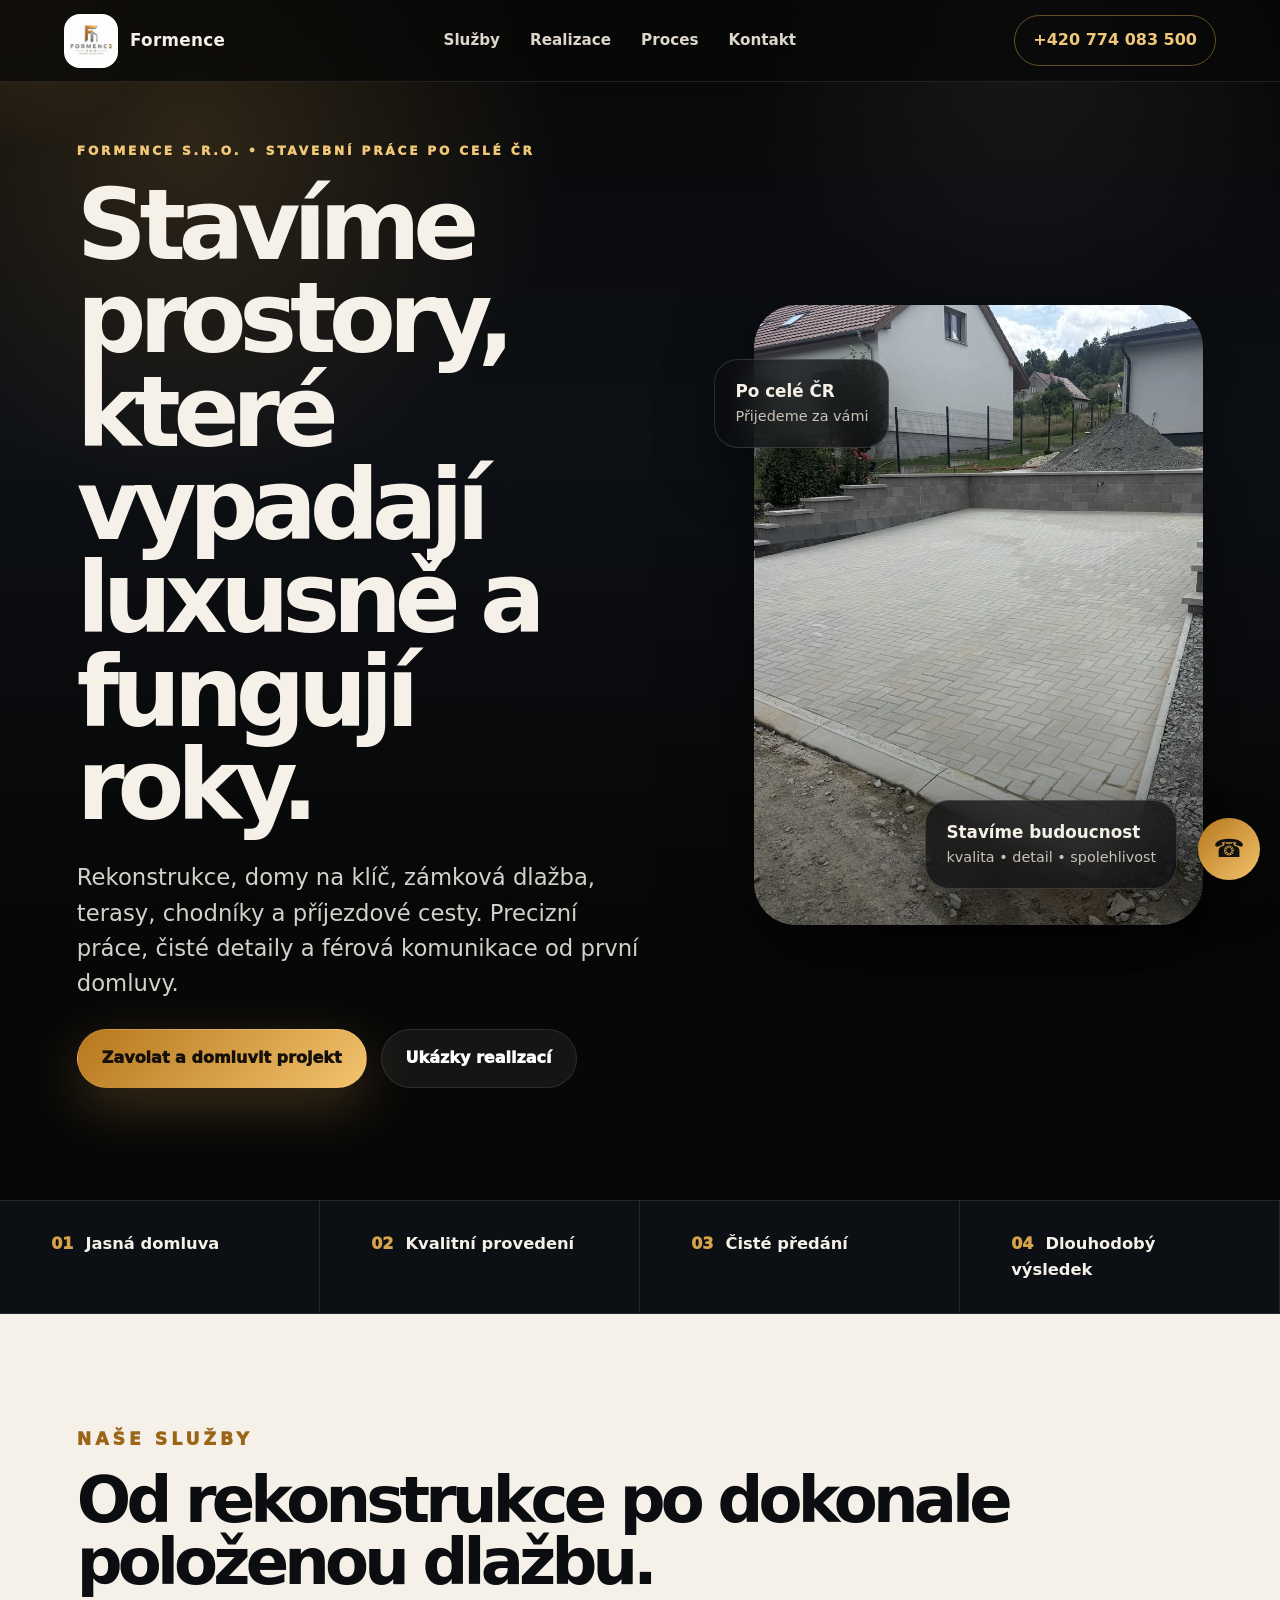
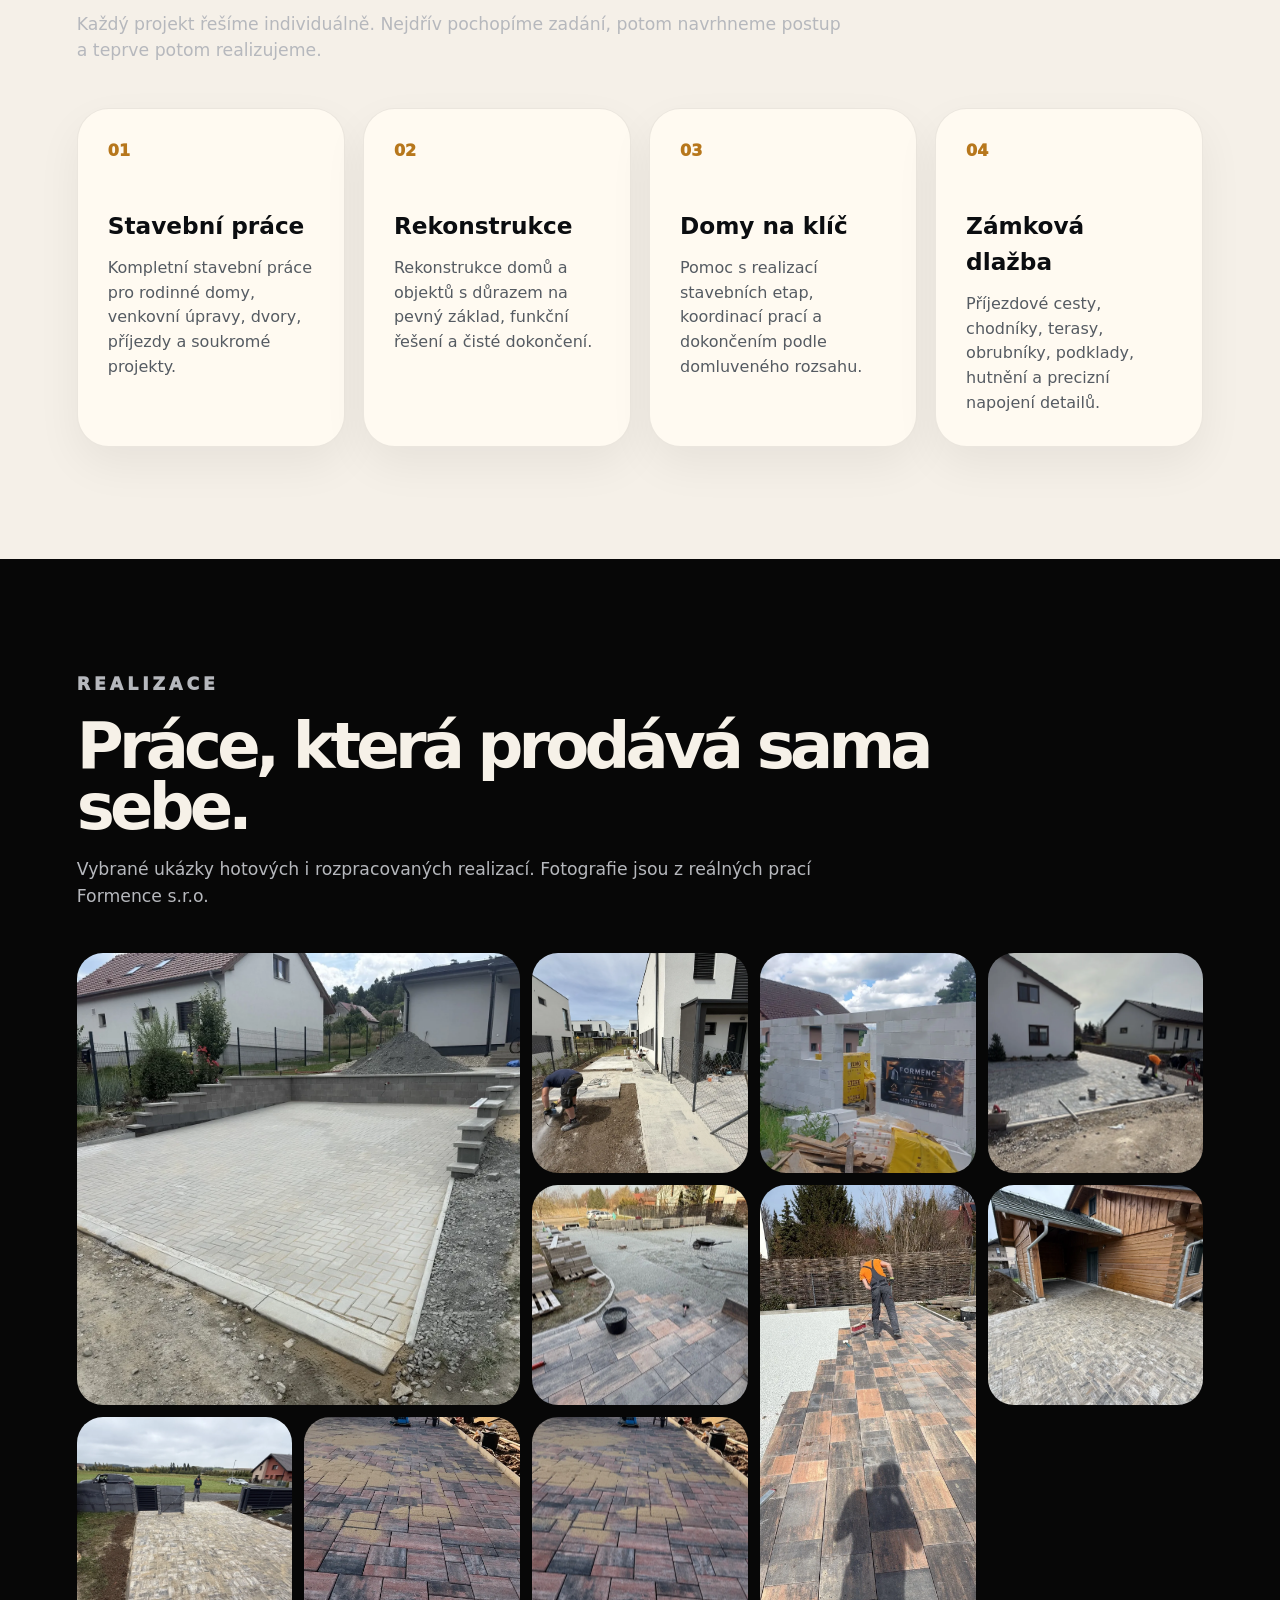
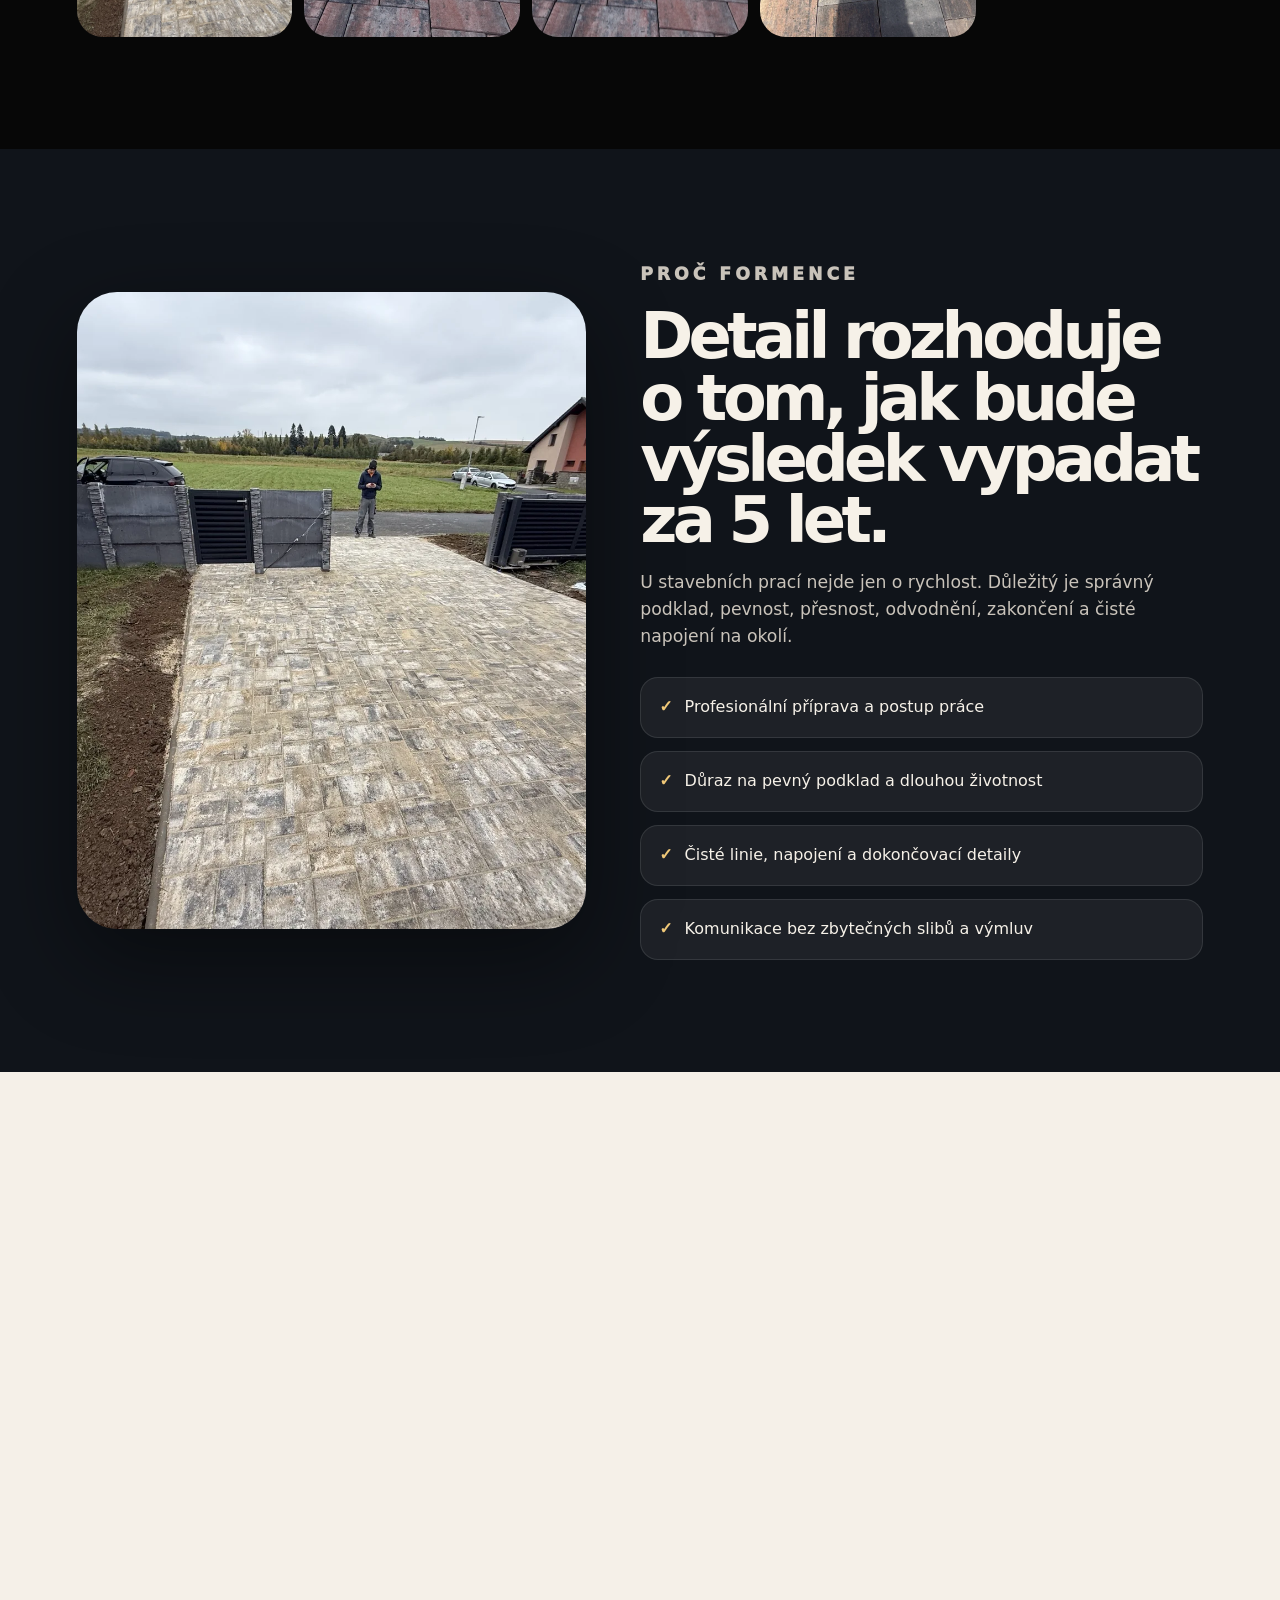
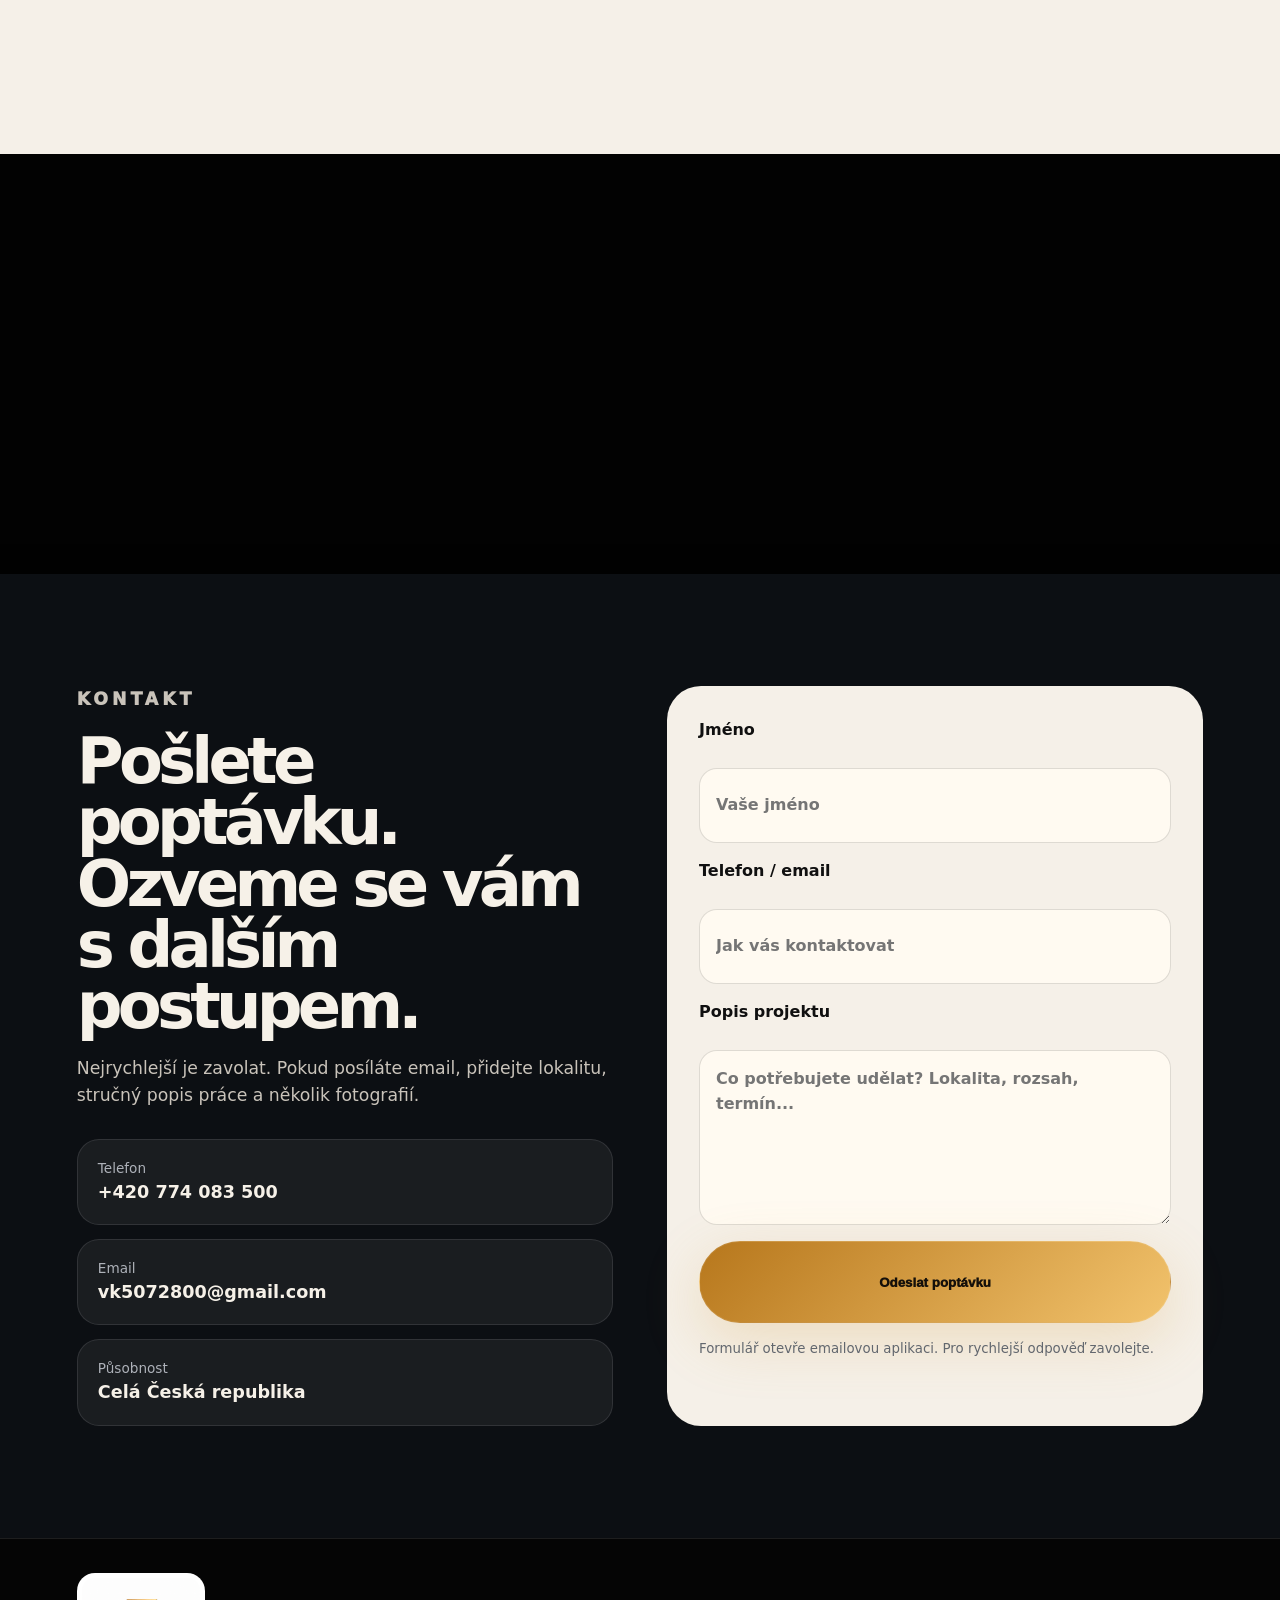
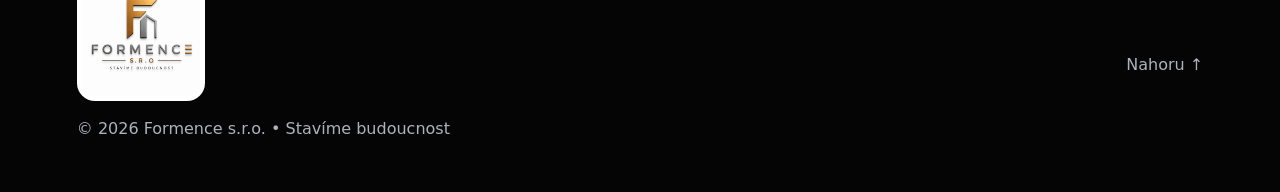
==== index.html @ b899038e "Add files via upload" ====
<!doctype html>
<html lang="cs">
<head>
  <meta charset="utf-8">
  <meta name="viewport" content="width=device-width, initial-scale=1">
  <title>Formence s.r.o. | Prémiové stavební práce, rekonstrukce a zámková dlažba</title>
  <meta name="description" content="Formence s.r.o. realizuje stavební práce po celé České republice: rekonstrukce, domy na klíč, zámková dlažba, příjezdové cesty, terasy a venkovní úpravy.">
  <meta name="theme-color" content="#070707">
  <meta property="og:title" content="Formence s.r.o. | Stavíme budoucnost">
  <meta property="og:description" content="Stavební práce, rekonstrukce, domy na klíč a zámková dlažba po celé České republice.">
  <meta property="og:type" content="website">
  <meta property="og:image" content="work-1.webp">
  <link rel="icon" href="logo.png">
  <link rel="preload" href="work-1.webp" as="image">
  <link rel="stylesheet" href="style.css">
</head>
<body>
  <div class="cursor-glow" aria-hidden="true"></div>

  <header class="header">
    <a class="brand" href="#home" aria-label="Formence s.r.o.">
      <img src="logo.png" alt="Formence s.r.o. logo">
      <span>Formence</span>
    </a>

    <button class="nav-toggle" aria-label="Otevřít menu" aria-expanded="false">
      <span></span><span></span>
    </button>

    <nav class="nav">
      <a href="#sluzby">Služby</a>
      <a href="#realizace">Realizace</a>
      <a href="#proces">Proces</a>
      <a href="#kontakt">Kontakt</a>
    </nav>

    <a class="header-call" href="tel:+420774083500">+420 774 083 500</a>
  </header>

  <main id="home">
    <section class="hero section">
      <div class="hero-copy reveal">
        <p class="kicker">Formence s.r.o. • stavební práce po celé ČR</p>
        <h1>Stavíme prostory, které vypadají luxusně a fungují roky.</h1>
        <p class="hero-lead">Rekonstrukce, domy na klíč, zámková dlažba, terasy, chodníky a příjezdové cesty. Precizní práce, čisté detaily a férová komunikace od první domluvy.</p>
        <div class="hero-actions">
          <a class="btn btn-primary" href="tel:+420774083500">Zavolat a domluvit projekt</a>
          <a class="btn btn-ghost" href="#realizace">Ukázky realizací</a>
        </div>
      </div>

      <div class="hero-visual reveal">
        <div class="hero-image-wrap">
          <img src="work-1.webp" alt="Prémiová realizace zámkové dlažby Formence">
        </div>
        <div class="floating-card top-card">
          <strong>Po celé ČR</strong>
          <span>Přijedeme za vámi</span>
        </div>
        <div class="floating-card bottom-card">
          <strong>Stavíme budoucnost</strong>
          <span>kvalita • detail • spolehlivost</span>
        </div>
      </div>
    </section>

    <section class="trust-bar">
      <div><span>01</span><strong>Jasná domluva</strong></div>
      <div><span>02</span><strong>Kvalitní provedení</strong></div>
      <div><span>03</span><strong>Čisté předání</strong></div>
      <div><span>04</span><strong>Dlouhodobý výsledek</strong></div>
    </section>

    <section class="section services" id="sluzby">
      <div class="section-head reveal">
        <p class="kicker">Naše služby</p>
        <h2>Od rekonstrukce po dokonale položenou dlažbu.</h2>
        <p>Každý projekt řešíme individuálně. Nejdřív pochopíme zadání, potom navrhneme postup a teprve potom realizujeme.</p>
      </div>

      <div class="service-grid">
        <article class="service-card reveal">
          <div class="service-num">01</div>
          <h3>Stavební práce</h3>
          <p>Kompletní stavební práce pro rodinné domy, venkovní úpravy, dvory, příjezdy a soukromé projekty.</p>
        </article>
        <article class="service-card reveal">
          <div class="service-num">02</div>
          <h3>Rekonstrukce</h3>
          <p>Rekonstrukce domů a objektů s důrazem na pevný základ, funkční řešení a čisté dokončení.</p>
        </article>
        <article class="service-card reveal">
          <div class="service-num">03</div>
          <h3>Domy na klíč</h3>
          <p>Pomoc s realizací stavebních etap, koordinací prací a dokončením podle domluveného rozsahu.</p>
        </article>
        <article class="service-card reveal">
          <div class="service-num">04</div>
          <h3>Zámková dlažba</h3>
          <p>Příjezdové cesty, chodníky, terasy, obrubníky, podklady, hutnění a precizní napojení detailů.</p>
        </article>
      </div>
    </section>

    <section class="section showcase" id="realizace">
      <div class="section-head reveal">
        <p class="kicker">Realizace</p>
        <h2>Práce, která prodává sama sebe.</h2>
        <p>Vybrané ukázky hotových i rozpracovaných realizací. Fotografie jsou z reálných prací Formence s.r.o.</p>
      </div>

      <div class="gallery">
        <a class="gallery-item large reveal" href="work-1.webp"><img src="work-1.webp" alt="Realizace zámkové dlažby"></a>
        <a class="gallery-item reveal" href="work-2.webp"><img src="work-2.webp" alt="Pokládka dlažby u domu"></a>
        <a class="gallery-item reveal" href="work-3.webp"><img src="work-3.webp" alt="Hrubá stavba domu"></a>
        <a class="gallery-item reveal" href="work-4.webp"><img src="work-4.webp" alt="Hotová venkovní dlažba"></a>
        <a class="gallery-item reveal" href="work-5.webp"><img src="work-5.webp" alt="Příprava podkladu"></a>
        <a class="gallery-item tall reveal" href="work-6.webp"><img src="work-6.webp" alt="Pokládka dlažby a terasa"></a>
        <a class="gallery-item reveal" href="work-7.webp"><img src="work-7.webp" alt="Zámková dlažba u dřevostavby"></a>
        <a class="gallery-item reveal" href="work-8.webp"><img src="work-8.webp" alt="Příjezdová cesta"></a>
        <a class="gallery-item reveal" href="work-9.webp"><img src="work-9.webp" alt="Detail dlažby u plotu"></a>
        <a class="gallery-item reveal" href="work-10.webp"><img src="work-10.webp" alt="Dokončovací práce"></a>
      </div>
    </section>

    <section class="section split-section">
      <div class="split-image reveal">
        <img src="work-8.webp" alt="Příjezdová cesta a venkovní úpravy">
      </div>
      <div class="split-copy reveal">
        <p class="kicker">Proč Formence</p>
        <h2>Detail rozhoduje o tom, jak bude výsledek vypadat za 5 let.</h2>
        <p>U stavebních prací nejde jen o rychlost. Důležitý je správný podklad, pevnost, přesnost, odvodnění, zakončení a čisté napojení na okolí.</p>
        <ul class="premium-list">
          <li>Profesionální příprava a postup práce</li>
          <li>Důraz na pevný podklad a dlouhou životnost</li>
          <li>Čisté linie, napojení a dokončovací detaily</li>
          <li>Komunikace bez zbytečných slibů a výmluv</li>
        </ul>
      </div>
    </section>

    <section class="section process" id="proces">
      <div class="section-head reveal">
        <p class="kicker">Proces</p>
        <h2>Jednoduchý postup od první zprávy po hotovou realizaci.</h2>
      </div>
      <div class="timeline">
        <div class="step reveal"><span>01</span><h3>Poptávka</h3><p>Pošlete popis práce, lokalitu a fotografie místa.</p></div>
        <div class="step reveal"><span>02</span><h3>Konzultace</h3><p>Domluvíme rozsah, možnosti řešení a orientační termín.</p></div>
        <div class="step reveal"><span>03</span><h3>Realizace</h3><p>Práce probíhá podle domluveného postupu a harmonogramu.</p></div>
        <div class="step reveal"><span>04</span><h3>Předání</h3><p>Hotovou práci projdeme, zkontrolujeme a předáme.</p></div>
      </div>
    </section>

    <section class="quote-section">
      <div class="quote reveal">
        <p>„Kvalitní stavební práce nejsou o tom udělat něco rychle. Jsou o tom udělat to správně.“</p>
        <span>Formence s.r.o.</span>
      </div>
    </section>

    <section class="section contact" id="kontakt">
      <div class="contact-copy reveal">
        <p class="kicker">Kontakt</p>
        <h2>Pošlete poptávku. Ozveme se vám s dalším postupem.</h2>
        <p>Nejrychlejší je zavolat. Pokud posíláte email, přidejte lokalitu, stručný popis práce a několik fotografií.</p>

        <div class="contact-cards">
          <a href="tel:+420774083500"><span>Telefon</span><strong>+420 774 083 500</strong></a>
          <a href="mailto:vk5072800@gmail.com"><span>Email</span><strong>vk5072800@gmail.com</strong></a>
          <div><span>Působnost</span><strong>Celá Česká republika</strong></div>
        </div>
      </div>

      <form class="contact-form reveal" action="mailto:vk5072800@gmail.com" method="post" enctype="text/plain">
        <label>Jméno
          <input name="Jméno" placeholder="Vaše jméno">
        </label>
        <label>Telefon / email
          <input name="Kontakt" placeholder="Jak vás kontaktovat">
        </label>
        <label>Popis projektu
          <textarea name="Poptávka" rows="5" placeholder="Co potřebujete udělat? Lokalita, rozsah, termín..."></textarea>
        </label>
        <button class="btn btn-primary" type="submit">Odeslat poptávku</button>
        <small>Formulář otevře emailovou aplikaci. Pro rychlejší odpověď zavolejte.</small>
      </form>
    </section>
  </main>

  <footer class="footer">
    <div>
      <img src="logo.png" alt="Formence s.r.o. logo">
      <p>© <span id="year"></span> Formence s.r.o. • Stavíme budoucnost</p>
    </div>
    <a href="#home">Nahoru ↑</a>
  </footer>

  <a class="floating-phone" href="tel:+420774083500" aria-label="Zavolat">☎</a>

  <div class="lightbox" aria-hidden="true">
    <button class="lightbox-close" aria-label="Zavřít">×</button>
    <img src="" alt="">
  </div>

  <script src="script.js"></script>
</body>
</html>
---- style.css ----
:root{
  --bg:#070707;
  --bg2:#0e1116;
  --panel:#131820;
  --text:#f6f1e8;
  --muted:#b6b8bd;
  --gold:#d6a24a;
  --gold2:#f0c878;
  --line:rgba(255,255,255,.10);
  --shadow:0 30px 90px rgba(0,0,0,.45);
}
*{box-sizing:border-box}
html{scroll-behavior:smooth}
body{
  margin:0;
  font-family:Inter, ui-sans-serif, system-ui, -apple-system, BlinkMacSystemFont, "Segoe UI", sans-serif;
  background:var(--bg);
  color:var(--text);
  line-height:1.55;
  overflow-x:hidden;
}
body:before{
  content:"";
  position:fixed;
  inset:0;
  pointer-events:none;
  z-index:-2;
  background:
    radial-gradient(circle at 15% 15%, rgba(214,162,74,.18), transparent 28%),
    radial-gradient(circle at 80% 5%, rgba(255,255,255,.06), transparent 22%),
    linear-gradient(180deg,#070707 0%,#0d1015 48%,#070707 100%);
}
a{color:inherit;text-decoration:none}
img{display:block;max-width:100%}
.cursor-glow{
  position:fixed;
  width:360px;
  height:360px;
  border-radius:50%;
  background:radial-gradient(circle, rgba(214,162,74,.14), transparent 62%);
  pointer-events:none;
  z-index:-1;
  transform:translate(-50%,-50%);
}
.header{
  position:fixed;
  top:0; left:0; right:0;
  height:82px;
  z-index:100;
  display:grid;
  grid-template-columns:auto 1fr auto;
  align-items:center;
  gap:28px;
  padding:0 clamp(18px,5vw,76px);
  background:rgba(7,7,7,.72);
  backdrop-filter:blur(20px);
  border-bottom:1px solid var(--line);
}
.brand{display:flex;align-items:center;gap:12px;font-weight:900;letter-spacing:.02em}
.brand img{width:54px;height:54px;object-fit:contain;background:#fff;border-radius:16px;padding:3px}
.brand span{font-size:1.05rem}
.nav{justify-self:center;display:flex;align-items:center;gap:30px;color:#ddd6ca;font-weight:700;font-size:.95rem}
.nav a{position:relative}
.nav a:after{content:"";position:absolute;left:0;bottom:-7px;width:0;height:2px;background:var(--gold);transition:.25s}
.nav a:hover:after{width:100%}
.header-call{
  border:1px solid rgba(214,162,74,.45);
  color:var(--gold2);
  border-radius:999px;
  padding:12px 18px;
  font-weight:900;
}
.nav-toggle{display:none;background:transparent;border:0;width:42px;height:42px;position:relative}
.nav-toggle span{display:block;height:2px;background:#fff;margin:8px 0}
.section{padding:112px clamp(20px,6vw,92px)}
.hero{
  min-height:100vh;
  display:grid;
  grid-template-columns:1.08fr .92fr;
  align-items:center;
  gap:64px;
  padding-top:142px;
}
.kicker{
  margin:0 0 18px;
  text-transform:uppercase;
  letter-spacing:.23em;
  color:var(--gold2);
  font-weight:950;
  font-size:.76rem;
}
.hero h1,.section-head h2,.split-copy h2,.contact h2{
  margin:0;
  line-height:.96;
  letter-spacing:-.075em;
}
.hero h1{font-size:clamp(3.4rem,7.6vw,7.6rem);max-width:980px}
.hero-lead{font-size:clamp(1.1rem,2vw,1.42rem);color:#d4d1ca;max-width:760px;margin:28px 0}
.hero-actions{display:flex;gap:14px;flex-wrap:wrap}
.btn{
  display:inline-flex;
  align-items:center;
  justify-content:center;
  border-radius:999px;
  padding:16px 24px;
  font-weight:950;
  border:1px solid var(--line);
  transition:.25s ease;
}
.btn:hover{transform:translateY(-2px)}
.btn-primary{
  background:linear-gradient(135deg,#b7771c,#f2c36d);
  color:#15100a;
  box-shadow:0 18px 55px rgba(214,162,74,.25);
}
.btn-ghost{background:rgba(255,255,255,.06);color:#fff}
.hero-visual{position:relative;min-height:620px}
.hero-image-wrap{
  position:absolute;inset:0 0 0 40px;
  border-radius:42px;
  overflow:hidden;
  box-shadow:var(--shadow);
}
.hero-image-wrap:after{
  content:"";
  position:absolute;inset:0;
  background:linear-gradient(180deg,transparent 35%,rgba(0,0,0,.42));
}
.hero-image-wrap img{width:100%;height:100%;object-fit:cover}
.floating-card{
  position:absolute;
  z-index:2;
  border:1px solid rgba(255,255,255,.14);
  background:rgba(10,12,15,.72);
  backdrop-filter:blur(18px);
  border-radius:24px;
  padding:18px 20px;
  box-shadow:0 20px 60px rgba(0,0,0,.35);
}
.floating-card strong{display:block;font-size:1.05rem}
.floating-card span{color:#c9c2b8;font-size:.9rem}
.top-card{top:54px;left:0}
.bottom-card{right:26px;bottom:36px}
.trust-bar{
  display:grid;
  grid-template-columns:repeat(4,1fr);
  border-top:1px solid var(--line);
  border-bottom:1px solid var(--line);
  background:#0c0f13;
}
.trust-bar div{padding:30px clamp(20px,4vw,54px);border-right:1px solid var(--line)}
.trust-bar span{color:var(--gold);font-weight:950;margin-right:12px}
.trust-bar strong{font-size:1.02rem}
.section-head{max-width:980px;margin-bottom:44px}
.section-head h2,.split-copy h2,.contact h2{font-size:clamp(2.4rem,5vw,5.4rem)}
.section-head p{color:var(--muted);font-size:1.08rem;max-width:780px}
.services{background:#f5f0e8;color:#0b0d10}
.services .kicker{color:#9b6518}
.service-grid{display:grid;grid-template-columns:repeat(4,1fr);gap:18px}
.service-card{
  min-height:290px;
  border-radius:32px;
  padding:30px;
  background:#fffaf1;
  border:1px solid rgba(0,0,0,.08);
  box-shadow:0 18px 45px rgba(0,0,0,.06);
  transition:.28s ease;
}
.service-card:hover{transform:translateY(-7px)}
.service-num{color:#b7771c;font-weight:950;margin-bottom:44px}
.service-card h3{font-size:1.45rem;margin:0 0 12px}
.service-card p{color:#555b62;margin:0}
.showcase{background:#070707}
.gallery{
  display:grid;
  grid-template-columns:repeat(5,1fr);
  grid-auto-rows:220px;
  gap:12px;
}
.gallery-item{
  position:relative;
  overflow:hidden;
  border-radius:26px;
  background:#151820;
  cursor:zoom-in;
}
.gallery-item.large{grid-column:span 2;grid-row:span 2}
.gallery-item.tall{grid-row:span 2}
.gallery img{width:100%;height:100%;object-fit:cover;transition:.55s ease}
.gallery-item:hover img{transform:scale(1.075)}
.split-section{
  display:grid;
  grid-template-columns:.95fr 1.05fr;
  gap:54px;
  align-items:center;
  background:#10141a;
}
.split-image img{border-radius:40px;aspect-ratio:4/5;object-fit:cover;box-shadow:var(--shadow)}
.split-copy p{color:#c9c3ba;font-size:1.08rem}
.premium-list{list-style:none;padding:0;margin:28px 0 0;display:grid;gap:13px}
.premium-list li{
  padding:17px 18px;
  border-radius:18px;
  background:rgba(255,255,255,.06);
  border:1px solid var(--line);
}
.premium-list li:before{content:"✓";color:var(--gold2);font-weight:950;margin-right:12px}
.process{background:#f5f0e8;color:#0b0d10}
.process .kicker{color:#9b6518}
.timeline{display:grid;grid-template-columns:repeat(4,1fr);gap:18px}
.step{
  border-radius:30px;
  padding:30px;
  background:#fffaf1;
  border:1px solid rgba(0,0,0,.08);
}
.step span{color:#b7771c;font-weight:950}
.step h3{font-size:1.35rem;margin:42px 0 10px}
.step p{color:#565d65;margin:0}
.quote-section{
  min-height:420px;
  display:grid;
  place-items:center;
  padding:80px 20px;
  background:
    linear-gradient(rgba(0,0,0,.64),rgba(0,0,0,.72)),
    url("work-4.webp") center/cover fixed;
}
.quote{max-width:1000px;text-align:center}
.quote p{font-size:clamp(2rem,4vw,4.6rem);line-height:1.04;letter-spacing:-.055em;margin:0 0 24px}
.quote span{color:var(--gold2);font-weight:900}
.contact{
  display:grid;
  grid-template-columns:1fr 1fr;
  gap:54px;
  background:#0c0f13;
}
.contact-copy p{color:#c9c3ba;font-size:1.08rem}
.contact-cards{display:grid;gap:14px;margin-top:30px}
.contact-cards a,.contact-cards div{
  display:block;
  padding:18px 20px;
  border-radius:22px;
  background:rgba(255,255,255,.06);
  border:1px solid var(--line);
}
.contact-cards span{display:block;color:#aeb2b9;font-size:.85rem}
.contact-cards strong{font-size:1.1rem}
.contact-form{
  padding:32px;
  border-radius:34px;
  background:#f5f0e8;
  color:#101010;
  display:grid;
  gap:16px;
}
.contact-form label{display:grid;gap:8px;font-weight:850}
input,textarea{
  width:100%;
  border:1px solid rgba(0,0,0,.13);
  border-radius:18px;
  padding:16px;
  font:inherit;
  background:#fffaf1;
  color:#111;
}
.contact-form small{color:#62676e}
.footer{
  display:flex;
  justify-content:space-between;
  align-items:center;
  gap:24px;
  padding:34px clamp(20px,6vw,92px);
  background:#050505;
  color:#aeb2b9;
  border-top:1px solid var(--line);
}
.footer img{width:128px;background:#fff;border-radius:18px;padding:5px;margin-bottom:10px}
.floating-phone{
  position:fixed;
  right:20px;
  bottom:20px;
  z-index:80;
  width:62px;
  height:62px;
  display:grid;
  place-items:center;
  border-radius:50%;
  background:linear-gradient(135deg,#b7771c,#f2c36d);
  color:#111;
  font-size:25px;
  box-shadow:0 18px 50px rgba(0,0,0,.42);
}
.lightbox{
  position:fixed;
  inset:0;
  z-index:200;
  display:none;
  place-items:center;
  background:rgba(0,0,0,.88);
  padding:24px;
}
.lightbox.open{display:grid}
.lightbox img{max-height:86vh;max-width:92vw;border-radius:22px;box-shadow:var(--shadow)}
.lightbox-close{
  position:absolute;
  top:22px;
  right:28px;
  background:transparent;
  border:0;
  color:#fff;
  font-size:48px;
  cursor:pointer;
}
.reveal{opacity:0;transform:translateY(24px);transition:opacity .7s ease,transform .7s ease}
.reveal.visible{opacity:1;transform:translateY(0)}
@media(max-width:1050px){
  .header{grid-template-columns:auto auto;justify-content:space-between}
  .header-call{display:none}
  .nav-toggle{display:block}
  .nav{
    position:absolute;
    top:92px;
    left:18px;
    right:18px;
    display:none;
    flex-direction:column;
    align-items:flex-start;
    padding:22px;
    border-radius:26px;
    background:#10141a;
    border:1px solid var(--line);
  }
  .nav.open{display:flex}
  .hero,.split-section,.contact{grid-template-columns:1fr}
  .hero-visual{min-height:520px}
  .hero-image-wrap{left:0}
  .service-grid,.timeline{grid-template-columns:repeat(2,1fr)}
  .gallery{grid-template-columns:repeat(2,1fr);grid-auto-rows:240px}
  .gallery-item.large{grid-column:span 2;grid-row:span 1}
  .gallery-item.tall{grid-row:span 1}
  .trust-bar{grid-template-columns:repeat(2,1fr)}
}
@media(max-width:620px){
  .header{height:76px;padding:0 16px}
  .brand img{width:48px;height:48px}
  .hero{padding:116px 18px 66px;gap:38px}
  .hero h1{font-size:3.1rem}
  .hero-visual{min-height:430px}
  .floating-card{display:none}
  .section{padding:76px 18px}
  .service-grid,.timeline,.gallery,.trust-bar{grid-template-columns:1fr}
  .gallery{grid-auto-rows:250px}
  .gallery-item.large{grid-column:span 1}
  .footer{display:block}
}
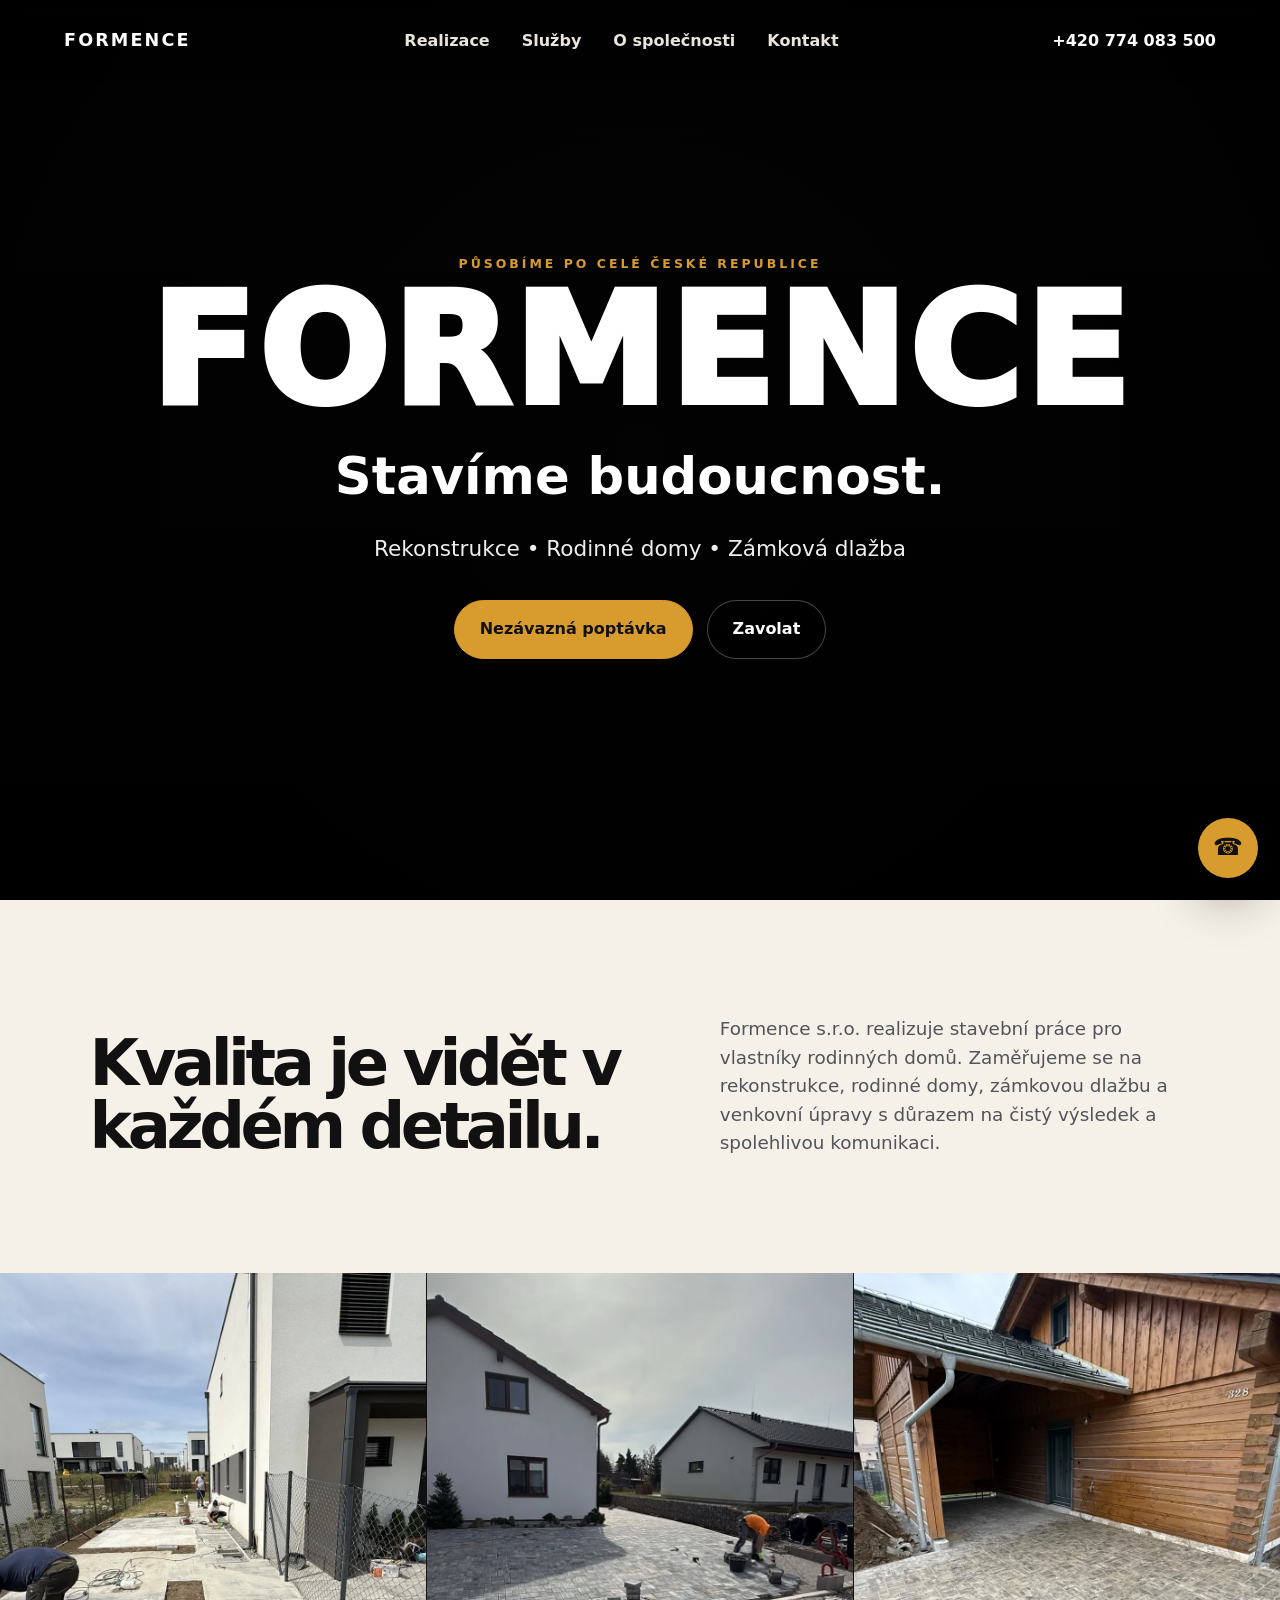
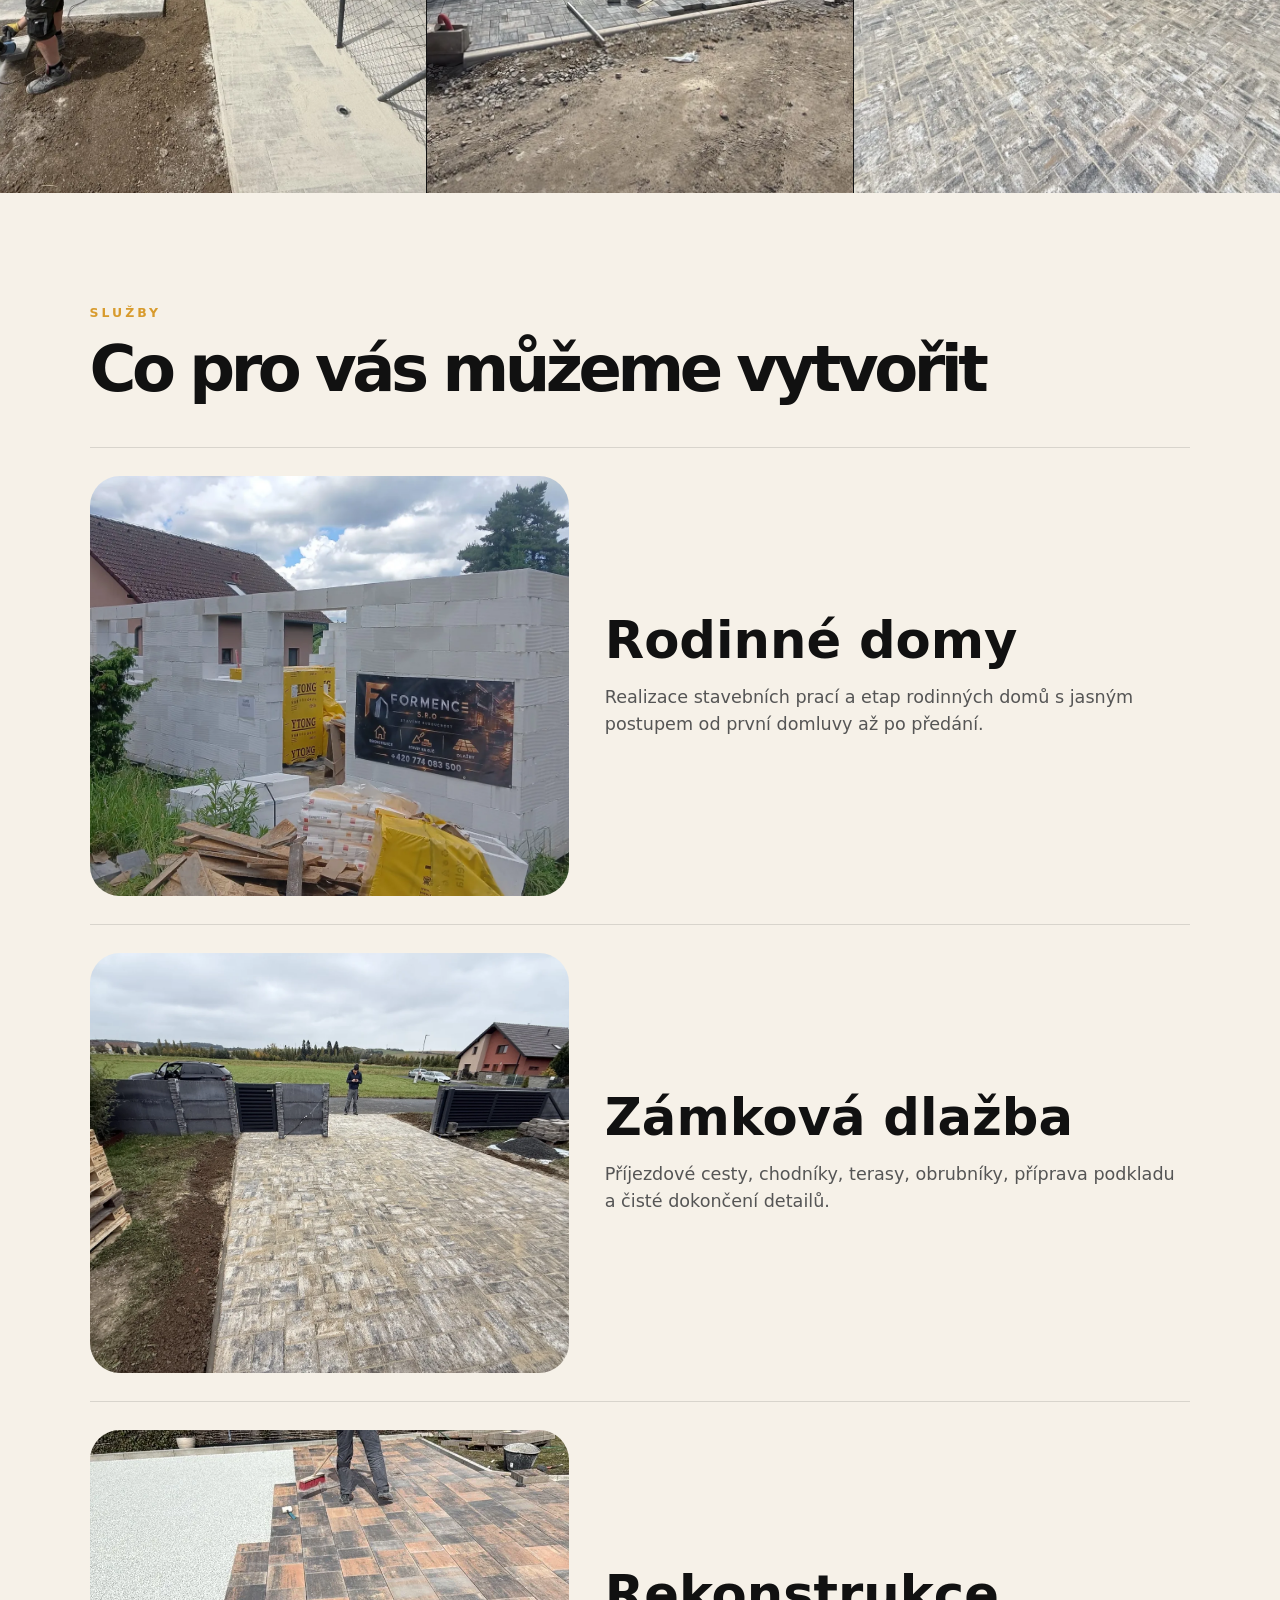
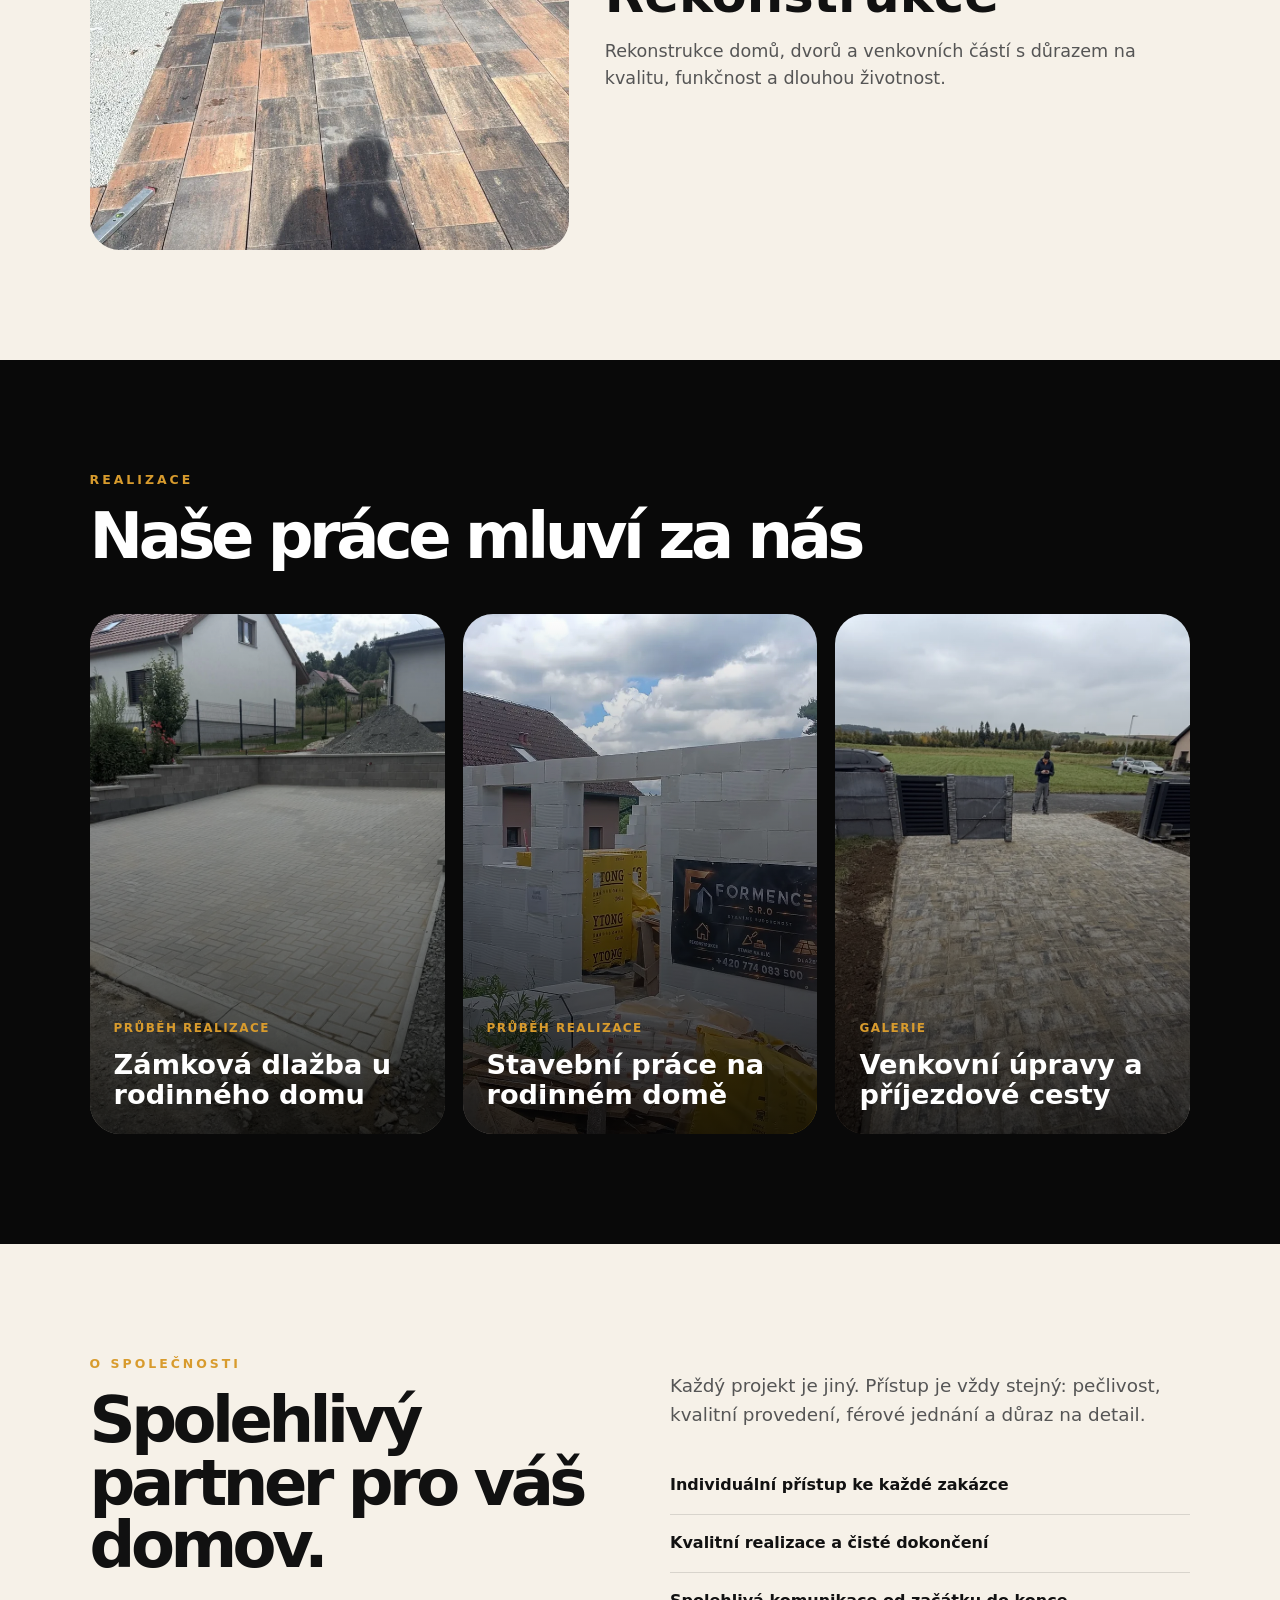
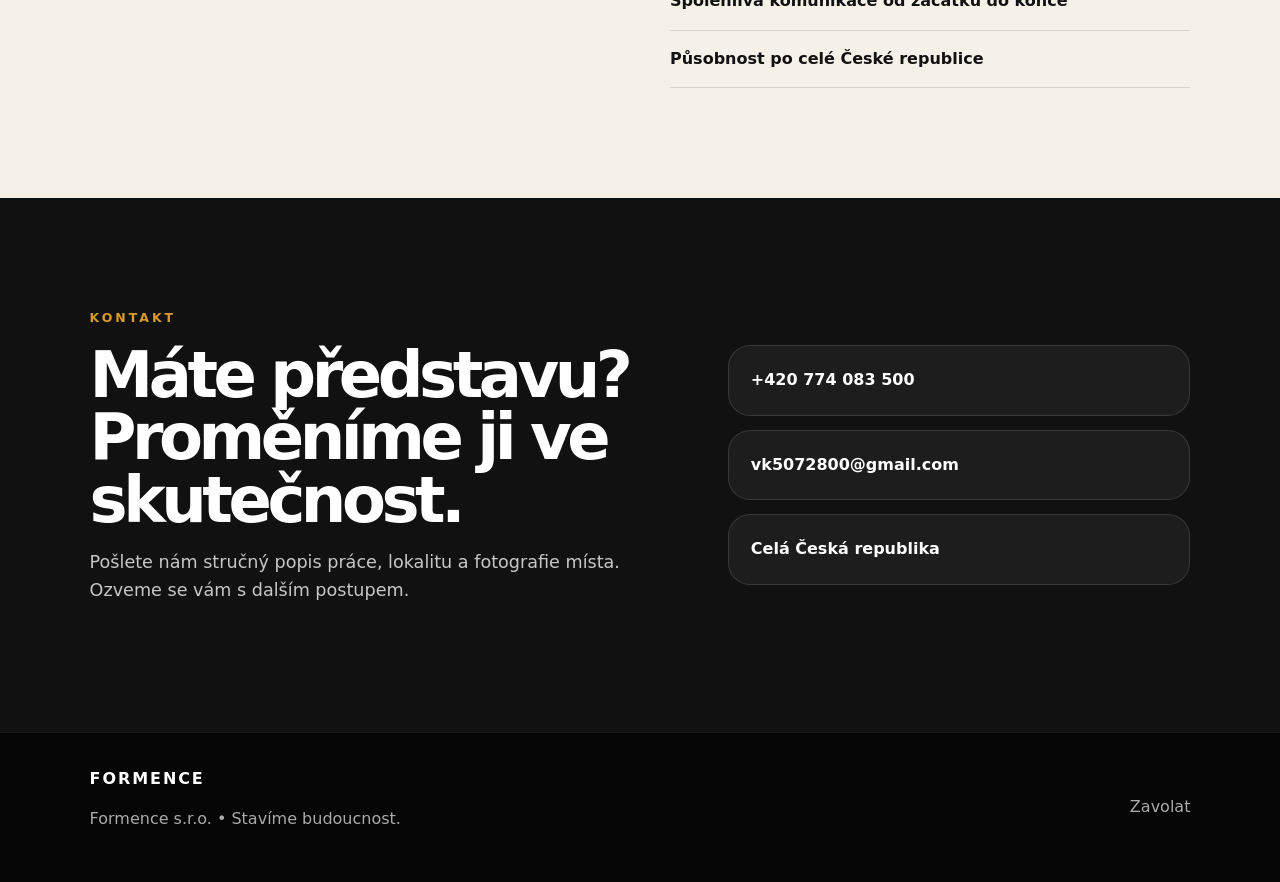
==== commit 694db6ce: "Add files via upload" ====
--- a/index.html
+++ b/index.html
@@ -1,209 +1,59 @@
 <!doctype html>
 <html lang="cs">
 <head>
-  <meta charset="utf-8">
-  <meta name="viewport" content="width=device-width, initial-scale=1">
-  <title>Formence s.r.o. | Prémiové stavební práce, rekonstrukce a zámková dlažba</title>
-  <meta name="description" content="Formence s.r.o. realizuje stavební práce po celé České republice: rekonstrukce, domy na klíč, zámková dlažba, příjezdové cesty, terasy a venkovní úpravy.">
-  <meta name="theme-color" content="#070707">
-  <meta property="og:title" content="Formence s.r.o. | Stavíme budoucnost">
-  <meta property="og:description" content="Stavební práce, rekonstrukce, domy na klíč a zámková dlažba po celé České republice.">
-  <meta property="og:type" content="website">
-  <meta property="og:image" content="work-1.webp">
-  <link rel="icon" href="logo.png">
-  <link rel="preload" href="work-1.webp" as="image">
-  <link rel="stylesheet" href="style.css">
+  <meta charset="utf-8"><meta name="viewport" content="width=device-width, initial-scale=1">
+  <title>Formence | Stavíme budoucnost</title>
+  <meta name="description" content="Formence s.r.o. — rekonstrukce, rodinné domy, zámková dlažba a stavební práce po celé České republice.">
+  <link rel="icon" href="logo.png"><link rel="stylesheet" href="style.css">
 </head>
 <body>
-  <div class="cursor-glow" aria-hidden="true"></div>
+<header class="header">
+  <a class="brand" href="index.html">FORMENCE</a><button class="menu-btn" aria-label="Menu">☰</button>
+  <nav class="nav"><a href="realizace.html">Realizace</a><a href="#sluzby">Služby</a><a href="#spolecnost">O společnosti</a><a href="#kontakt">Kontakt</a></nav>
+  <a class="phone" href="tel:+420774083500">+420 774 083 500</a>
+</header>
+<main>
+<section class="hero">
+  <div class="hero-bg"><img src="work-1.webp"><img src="work-3.webp"><img src="work-8.webp"><img src="work-6.webp"></div>
+  <div class="hero-overlay"></div>
+  <div class="hero-center">
+    <p class="pretitle">Působíme po celé České republice</p>
+    <h1>FORMENCE</h1><h2>Stavíme budoucnost.</h2>
+    <p class="services-line">Rekonstrukce • Rodinné domy • Zámková dlažba</p>
+    <div class="hero-actions"><a class="btn gold" href="#kontakt">Nezávazná poptávka</a><a class="btn outline" href="tel:+420774083500">Zavolat</a></div>
+  </div>
+</section>
 
-  <header class="header">
-    <a class="brand" href="#home" aria-label="Formence s.r.o.">
-      <img src="logo.png" alt="Formence s.r.o. logo">
-      <span>Formence</span>
-    </a>
+<section class="statement"><h2>Kvalita je vidět v každém detailu.</h2><p>Formence s.r.o. realizuje stavební práce pro vlastníky rodinných domů. Zaměřujeme se na rekonstrukce, rodinné domy, zámkovou dlažbu a venkovní úpravy s důrazem na čistý výsledek a spolehlivou komunikaci.</p></section>
 
-    <button class="nav-toggle" aria-label="Otevřít menu" aria-expanded="false">
-      <span></span><span></span>
-    </button>
+<section class="three-photos"><img src="work-2.webp"><img src="work-4.webp"><img src="work-7.webp"></section>
 
-    <nav class="nav">
-      <a href="#sluzby">Služby</a>
-      <a href="#realizace">Realizace</a>
-      <a href="#proces">Proces</a>
-      <a href="#kontakt">Kontakt</a>
-    </nav>
+<section class="section light" id="sluzby">
+  <div class="section-title"><span>Služby</span><h2>Co pro vás můžeme vytvořit</h2></div>
+  <div class="big-services">
+    <article><img src="work-3.webp"><div><h3>Rodinné domy</h3><p>Realizace stavebních prací a etap rodinných domů s jasným postupem od první domluvy až po předání.</p></div></article>
+    <article><img src="work-8.webp"><div><h3>Zámková dlažba</h3><p>Příjezdové cesty, chodníky, terasy, obrubníky, příprava podkladu a čisté dokončení detailů.</p></div></article>
+    <article><img src="work-6.webp"><div><h3>Rekonstrukce</h3><p>Rekonstrukce domů, dvorů a venkovních částí s důrazem na kvalitu, funkčnost a dlouhou životnost.</p></div></article>
+  </div>
+</section>
 
-    <a class="header-call" href="tel:+420774083500">+420 774 083 500</a>
-  </header>
+<section class="section dark">
+  <div class="section-title"><span>Realizace</span><h2>Naše práce mluví za nás</h2></div>
+  <div class="project-cards">
+    <a href="realizace.html#projekt-dlazba"><img src="work-1.webp"><div><span>Průběh realizace</span><h3>Zámková dlažba u rodinného domu</h3></div></a>
+    <a href="realizace.html#projekt-dum"><img src="work-3.webp"><div><span>Průběh realizace</span><h3>Stavební práce na rodinném domě</h3></div></a>
+    <a href="realizace.html#galerie"><img src="work-8.webp"><div><span>Galerie</span><h3>Venkovní úpravy a příjezdové cesty</h3></div></a>
+  </div>
+</section>
 
-  <main id="home">
-    <section class="hero section">
-      <div class="hero-copy reveal">
-        <p class="kicker">Formence s.r.o. • stavební práce po celé ČR</p>
-        <h1>Stavíme prostory, které vypadají luxusně a fungují roky.</h1>
-        <p class="hero-lead">Rekonstrukce, domy na klíč, zámková dlažba, terasy, chodníky a příjezdové cesty. Precizní práce, čisté detaily a férová komunikace od první domluvy.</p>
-        <div class="hero-actions">
-          <a class="btn btn-primary" href="tel:+420774083500">Zavolat a domluvit projekt</a>
-          <a class="btn btn-ghost" href="#realizace">Ukázky realizací</a>
-        </div>
-      </div>
+<section class="section light" id="spolecnost">
+  <div class="about-grid"><div><span class="small">O společnosti</span><h2>Spolehlivý partner pro váš domov.</h2></div>
+  <div><p>Každý projekt je jiný. Přístup je vždy stejný: pečlivost, kvalitní provedení, férové jednání a důraz na detail.</p><ul><li>Individuální přístup ke každé zakázce</li><li>Kvalitní realizace a čisté dokončení</li><li>Spolehlivá komunikace od začátku do konce</li><li>Působnost po celé České republice</li></ul></div></div>
+</section>
 
-      <div class="hero-visual reveal">
-        <div class="hero-image-wrap">
-          <img src="work-1.webp" alt="Prémiová realizace zámkové dlažby Formence">
-        </div>
-        <div class="floating-card top-card">
-          <strong>Po celé ČR</strong>
-          <span>Přijedeme za vámi</span>
-        </div>
-        <div class="floating-card bottom-card">
-          <strong>Stavíme budoucnost</strong>
-          <span>kvalita • detail • spolehlivost</span>
-        </div>
-      </div>
-    </section>
-
-    <section class="trust-bar">
-      <div><span>01</span><strong>Jasná domluva</strong></div>
-      <div><span>02</span><strong>Kvalitní provedení</strong></div>
-      <div><span>03</span><strong>Čisté předání</strong></div>
-      <div><span>04</span><strong>Dlouhodobý výsledek</strong></div>
-    </section>
-
-    <section class="section services" id="sluzby">
-      <div class="section-head reveal">
-        <p class="kicker">Naše služby</p>
-        <h2>Od rekonstrukce po dokonale položenou dlažbu.</h2>
-        <p>Každý projekt řešíme individuálně. Nejdřív pochopíme zadání, potom navrhneme postup a teprve potom realizujeme.</p>
-      </div>
-
-      <div class="service-grid">
-        <article class="service-card reveal">
-          <div class="service-num">01</div>
-          <h3>Stavební práce</h3>
-          <p>Kompletní stavební práce pro rodinné domy, venkovní úpravy, dvory, příjezdy a soukromé projekty.</p>
-        </article>
-        <article class="service-card reveal">
-          <div class="service-num">02</div>
-          <h3>Rekonstrukce</h3>
-          <p>Rekonstrukce domů a objektů s důrazem na pevný základ, funkční řešení a čisté dokončení.</p>
-        </article>
-        <article class="service-card reveal">
-          <div class="service-num">03</div>
-          <h3>Domy na klíč</h3>
-          <p>Pomoc s realizací stavebních etap, koordinací prací a dokončením podle domluveného rozsahu.</p>
-        </article>
-        <article class="service-card reveal">
-          <div class="service-num">04</div>
-          <h3>Zámková dlažba</h3>
-          <p>Příjezdové cesty, chodníky, terasy, obrubníky, podklady, hutnění a precizní napojení detailů.</p>
-        </article>
-      </div>
-    </section>
-
-    <section class="section showcase" id="realizace">
-      <div class="section-head reveal">
-        <p class="kicker">Realizace</p>
-        <h2>Práce, která prodává sama sebe.</h2>
-        <p>Vybrané ukázky hotových i rozpracovaných realizací. Fotografie jsou z reálných prací Formence s.r.o.</p>
-      </div>
-
-      <div class="gallery">
-        <a class="gallery-item large reveal" href="work-1.webp"><img src="work-1.webp" alt="Realizace zámkové dlažby"></a>
-        <a class="gallery-item reveal" href="work-2.webp"><img src="work-2.webp" alt="Pokládka dlažby u domu"></a>
-        <a class="gallery-item reveal" href="work-3.webp"><img src="work-3.webp" alt="Hrubá stavba domu"></a>
-        <a class="gallery-item reveal" href="work-4.webp"><img src="work-4.webp" alt="Hotová venkovní dlažba"></a>
-        <a class="gallery-item reveal" href="work-5.webp"><img src="work-5.webp" alt="Příprava podkladu"></a>
-        <a class="gallery-item tall reveal" href="work-6.webp"><img src="work-6.webp" alt="Pokládka dlažby a terasa"></a>
-        <a class="gallery-item reveal" href="work-7.webp"><img src="work-7.webp" alt="Zámková dlažba u dřevostavby"></a>
-        <a class="gallery-item reveal" href="work-8.webp"><img src="work-8.webp" alt="Příjezdová cesta"></a>
-        <a class="gallery-item reveal" href="work-9.webp"><img src="work-9.webp" alt="Detail dlažby u plotu"></a>
-        <a class="gallery-item reveal" href="work-10.webp"><img src="work-10.webp" alt="Dokončovací práce"></a>
-      </div>
-    </section>
-
-    <section class="section split-section">
-      <div class="split-image reveal">
-        <img src="work-8.webp" alt="Příjezdová cesta a venkovní úpravy">
-      </div>
-      <div class="split-copy reveal">
-        <p class="kicker">Proč Formence</p>
-        <h2>Detail rozhoduje o tom, jak bude výsledek vypadat za 5 let.</h2>
-        <p>U stavebních prací nejde jen o rychlost. Důležitý je správný podklad, pevnost, přesnost, odvodnění, zakončení a čisté napojení na okolí.</p>
-        <ul class="premium-list">
-          <li>Profesionální příprava a postup práce</li>
-          <li>Důraz na pevný podklad a dlouhou životnost</li>
-          <li>Čisté linie, napojení a dokončovací detaily</li>
-          <li>Komunikace bez zbytečných slibů a výmluv</li>
-        </ul>
-      </div>
-    </section>
-
-    <section class="section process" id="proces">
-      <div class="section-head reveal">
-        <p class="kicker">Proces</p>
-        <h2>Jednoduchý postup od první zprávy po hotovou realizaci.</h2>
-      </div>
-      <div class="timeline">
-        <div class="step reveal"><span>01</span><h3>Poptávka</h3><p>Pošlete popis práce, lokalitu a fotografie místa.</p></div>
-        <div class="step reveal"><span>02</span><h3>Konzultace</h3><p>Domluvíme rozsah, možnosti řešení a orientační termín.</p></div>
-        <div class="step reveal"><span>03</span><h3>Realizace</h3><p>Práce probíhá podle domluveného postupu a harmonogramu.</p></div>
-        <div class="step reveal"><span>04</span><h3>Předání</h3><p>Hotovou práci projdeme, zkontrolujeme a předáme.</p></div>
-      </div>
-    </section>
-
-    <section class="quote-section">
-      <div class="quote reveal">
-        <p>„Kvalitní stavební práce nejsou o tom udělat něco rychle. Jsou o tom udělat to správně.“</p>
-        <span>Formence s.r.o.</span>
-      </div>
-    </section>
-
-    <section class="section contact" id="kontakt">
-      <div class="contact-copy reveal">
-        <p class="kicker">Kontakt</p>
-        <h2>Pošlete poptávku. Ozveme se vám s dalším postupem.</h2>
-        <p>Nejrychlejší je zavolat. Pokud posíláte email, přidejte lokalitu, stručný popis práce a několik fotografií.</p>
-
-        <div class="contact-cards">
-          <a href="tel:+420774083500"><span>Telefon</span><strong>+420 774 083 500</strong></a>
-          <a href="mailto:vk5072800@gmail.com"><span>Email</span><strong>vk5072800@gmail.com</strong></a>
-          <div><span>Působnost</span><strong>Celá Česká republika</strong></div>
-        </div>
-      </div>
-
-      <form class="contact-form reveal" action="mailto:vk5072800@gmail.com" method="post" enctype="text/plain">
-        <label>Jméno
-          <input name="Jméno" placeholder="Vaše jméno">
-        </label>
-        <label>Telefon / email
-          <input name="Kontakt" placeholder="Jak vás kontaktovat">
-        </label>
-        <label>Popis projektu
-          <textarea name="Poptávka" rows="5" placeholder="Co potřebujete udělat? Lokalita, rozsah, termín..."></textarea>
-        </label>
-        <button class="btn btn-primary" type="submit">Odeslat poptávku</button>
-        <small>Formulář otevře emailovou aplikaci. Pro rychlejší odpověď zavolejte.</small>
-      </form>
-    </section>
-  </main>
-
-  <footer class="footer">
-    <div>
-      <img src="logo.png" alt="Formence s.r.o. logo">
-      <p>© <span id="year"></span> Formence s.r.o. • Stavíme budoucnost</p>
-    </div>
-    <a href="#home">Nahoru ↑</a>
-  </footer>
-
-  <a class="floating-phone" href="tel:+420774083500" aria-label="Zavolat">☎</a>
-
-  <div class="lightbox" aria-hidden="true">
-    <button class="lightbox-close" aria-label="Zavřít">×</button>
-    <img src="" alt="">
-  </div>
-
-  <script src="script.js"></script>
-</body>
-</html>
+<section class="contact-section" id="kontakt"><div><span class="small">Kontakt</span><h2>Máte představu? Proměníme ji ve skutečnost.</h2><p>Pošlete nám stručný popis práce, lokalitu a fotografie místa. Ozveme se vám s dalším postupem.</p></div>
+  <div class="contact-box"><a href="tel:+420774083500">+420 774 083 500</a><a href="mailto:vk5072800@gmail.com">vk5072800@gmail.com</a><span>Celá Česká republika</span></div></section>
+</main>
+<footer class="footer"><div><strong>FORMENCE</strong><p>Formence s.r.o. • Stavíme budoucnost.</p></div><a href="tel:+420774083500">Zavolat</a></footer>
+<a class="float-call" href="tel:+420774083500">☎</a><script src="script.js"></script>
+</body></html>
--- a/style.css
+++ b/style.css
@@ -1,356 +1 @@
-:root{
-  --bg:#070707;
-  --bg2:#0e1116;
-  --panel:#131820;
-  --text:#f6f1e8;
-  --muted:#b6b8bd;
-  --gold:#d6a24a;
-  --gold2:#f0c878;
-  --line:rgba(255,255,255,.10);
-  --shadow:0 30px 90px rgba(0,0,0,.45);
-}
-*{box-sizing:border-box}
-html{scroll-behavior:smooth}
-body{
-  margin:0;
-  font-family:Inter, ui-sans-serif, system-ui, -apple-system, BlinkMacSystemFont, "Segoe UI", sans-serif;
-  background:var(--bg);
-  color:var(--text);
-  line-height:1.55;
-  overflow-x:hidden;
-}
-body:before{
-  content:"";
-  position:fixed;
-  inset:0;
-  pointer-events:none;
-  z-index:-2;
-  background:
-    radial-gradient(circle at 15% 15%, rgba(214,162,74,.18), transparent 28%),
-    radial-gradient(circle at 80% 5%, rgba(255,255,255,.06), transparent 22%),
-    linear-gradient(180deg,#070707 0%,#0d1015 48%,#070707 100%);
-}
-a{color:inherit;text-decoration:none}
-img{display:block;max-width:100%}
-.cursor-glow{
-  position:fixed;
-  width:360px;
-  height:360px;
-  border-radius:50%;
-  background:radial-gradient(circle, rgba(214,162,74,.14), transparent 62%);
-  pointer-events:none;
-  z-index:-1;
-  transform:translate(-50%,-50%);
-}
-.header{
-  position:fixed;
-  top:0; left:0; right:0;
-  height:82px;
-  z-index:100;
-  display:grid;
-  grid-template-columns:auto 1fr auto;
-  align-items:center;
-  gap:28px;
-  padding:0 clamp(18px,5vw,76px);
-  background:rgba(7,7,7,.72);
-  backdrop-filter:blur(20px);
-  border-bottom:1px solid var(--line);
-}
-.brand{display:flex;align-items:center;gap:12px;font-weight:900;letter-spacing:.02em}
-.brand img{width:54px;height:54px;object-fit:contain;background:#fff;border-radius:16px;padding:3px}
-.brand span{font-size:1.05rem}
-.nav{justify-self:center;display:flex;align-items:center;gap:30px;color:#ddd6ca;font-weight:700;font-size:.95rem}
-.nav a{position:relative}
-.nav a:after{content:"";position:absolute;left:0;bottom:-7px;width:0;height:2px;background:var(--gold);transition:.25s}
-.nav a:hover:after{width:100%}
-.header-call{
-  border:1px solid rgba(214,162,74,.45);
-  color:var(--gold2);
-  border-radius:999px;
-  padding:12px 18px;
-  font-weight:900;
-}
-.nav-toggle{display:none;background:transparent;border:0;width:42px;height:42px;position:relative}
-.nav-toggle span{display:block;height:2px;background:#fff;margin:8px 0}
-.section{padding:112px clamp(20px,6vw,92px)}
-.hero{
-  min-height:100vh;
-  display:grid;
-  grid-template-columns:1.08fr .92fr;
-  align-items:center;
-  gap:64px;
-  padding-top:142px;
-}
-.kicker{
-  margin:0 0 18px;
-  text-transform:uppercase;
-  letter-spacing:.23em;
-  color:var(--gold2);
-  font-weight:950;
-  font-size:.76rem;
-}
-.hero h1,.section-head h2,.split-copy h2,.contact h2{
-  margin:0;
-  line-height:.96;
-  letter-spacing:-.075em;
-}
-.hero h1{font-size:clamp(3.4rem,7.6vw,7.6rem);max-width:980px}
-.hero-lead{font-size:clamp(1.1rem,2vw,1.42rem);color:#d4d1ca;max-width:760px;margin:28px 0}
-.hero-actions{display:flex;gap:14px;flex-wrap:wrap}
-.btn{
-  display:inline-flex;
-  align-items:center;
-  justify-content:center;
-  border-radius:999px;
-  padding:16px 24px;
-  font-weight:950;
-  border:1px solid var(--line);
-  transition:.25s ease;
-}
-.btn:hover{transform:translateY(-2px)}
-.btn-primary{
-  background:linear-gradient(135deg,#b7771c,#f2c36d);
-  color:#15100a;
-  box-shadow:0 18px 55px rgba(214,162,74,.25);
-}
-.btn-ghost{background:rgba(255,255,255,.06);color:#fff}
-.hero-visual{position:relative;min-height:620px}
-.hero-image-wrap{
-  position:absolute;inset:0 0 0 40px;
-  border-radius:42px;
-  overflow:hidden;
-  box-shadow:var(--shadow);
-}
-.hero-image-wrap:after{
-  content:"";
-  position:absolute;inset:0;
-  background:linear-gradient(180deg,transparent 35%,rgba(0,0,0,.42));
-}
-.hero-image-wrap img{width:100%;height:100%;object-fit:cover}
-.floating-card{
-  position:absolute;
-  z-index:2;
-  border:1px solid rgba(255,255,255,.14);
-  background:rgba(10,12,15,.72);
-  backdrop-filter:blur(18px);
-  border-radius:24px;
-  padding:18px 20px;
-  box-shadow:0 20px 60px rgba(0,0,0,.35);
-}
-.floating-card strong{display:block;font-size:1.05rem}
-.floating-card span{color:#c9c2b8;font-size:.9rem}
-.top-card{top:54px;left:0}
-.bottom-card{right:26px;bottom:36px}
-.trust-bar{
-  display:grid;
-  grid-template-columns:repeat(4,1fr);
-  border-top:1px solid var(--line);
-  border-bottom:1px solid var(--line);
-  background:#0c0f13;
-}
-.trust-bar div{padding:30px clamp(20px,4vw,54px);border-right:1px solid var(--line)}
-.trust-bar span{color:var(--gold);font-weight:950;margin-right:12px}
-.trust-bar strong{font-size:1.02rem}
-.section-head{max-width:980px;margin-bottom:44px}
-.section-head h2,.split-copy h2,.contact h2{font-size:clamp(2.4rem,5vw,5.4rem)}
-.section-head p{color:var(--muted);font-size:1.08rem;max-width:780px}
-.services{background:#f5f0e8;color:#0b0d10}
-.services .kicker{color:#9b6518}
-.service-grid{display:grid;grid-template-columns:repeat(4,1fr);gap:18px}
-.service-card{
-  min-height:290px;
-  border-radius:32px;
-  padding:30px;
-  background:#fffaf1;
-  border:1px solid rgba(0,0,0,.08);
-  box-shadow:0 18px 45px rgba(0,0,0,.06);
-  transition:.28s ease;
-}
-.service-card:hover{transform:translateY(-7px)}
-.service-num{color:#b7771c;font-weight:950;margin-bottom:44px}
-.service-card h3{font-size:1.45rem;margin:0 0 12px}
-.service-card p{color:#555b62;margin:0}
-.showcase{background:#070707}
-.gallery{
-  display:grid;
-  grid-template-columns:repeat(5,1fr);
-  grid-auto-rows:220px;
-  gap:12px;
-}
-.gallery-item{
-  position:relative;
-  overflow:hidden;
-  border-radius:26px;
-  background:#151820;
-  cursor:zoom-in;
-}
-.gallery-item.large{grid-column:span 2;grid-row:span 2}
-.gallery-item.tall{grid-row:span 2}
-.gallery img{width:100%;height:100%;object-fit:cover;transition:.55s ease}
-.gallery-item:hover img{transform:scale(1.075)}
-.split-section{
-  display:grid;
-  grid-template-columns:.95fr 1.05fr;
-  gap:54px;
-  align-items:center;
-  background:#10141a;
-}
-.split-image img{border-radius:40px;aspect-ratio:4/5;object-fit:cover;box-shadow:var(--shadow)}
-.split-copy p{color:#c9c3ba;font-size:1.08rem}
-.premium-list{list-style:none;padding:0;margin:28px 0 0;display:grid;gap:13px}
-.premium-list li{
-  padding:17px 18px;
-  border-radius:18px;
-  background:rgba(255,255,255,.06);
-  border:1px solid var(--line);
-}
-.premium-list li:before{content:"✓";color:var(--gold2);font-weight:950;margin-right:12px}
-.process{background:#f5f0e8;color:#0b0d10}
-.process .kicker{color:#9b6518}
-.timeline{display:grid;grid-template-columns:repeat(4,1fr);gap:18px}
-.step{
-  border-radius:30px;
-  padding:30px;
-  background:#fffaf1;
-  border:1px solid rgba(0,0,0,.08);
-}
-.step span{color:#b7771c;font-weight:950}
-.step h3{font-size:1.35rem;margin:42px 0 10px}
-.step p{color:#565d65;margin:0}
-.quote-section{
-  min-height:420px;
-  display:grid;
-  place-items:center;
-  padding:80px 20px;
-  background:
-    linear-gradient(rgba(0,0,0,.64),rgba(0,0,0,.72)),
-    url("work-4.webp") center/cover fixed;
-}
-.quote{max-width:1000px;text-align:center}
-.quote p{font-size:clamp(2rem,4vw,4.6rem);line-height:1.04;letter-spacing:-.055em;margin:0 0 24px}
-.quote span{color:var(--gold2);font-weight:900}
-.contact{
-  display:grid;
-  grid-template-columns:1fr 1fr;
-  gap:54px;
-  background:#0c0f13;
-}
-.contact-copy p{color:#c9c3ba;font-size:1.08rem}
-.contact-cards{display:grid;gap:14px;margin-top:30px}
-.contact-cards a,.contact-cards div{
-  display:block;
-  padding:18px 20px;
-  border-radius:22px;
-  background:rgba(255,255,255,.06);
-  border:1px solid var(--line);
-}
-.contact-cards span{display:block;color:#aeb2b9;font-size:.85rem}
-.contact-cards strong{font-size:1.1rem}
-.contact-form{
-  padding:32px;
-  border-radius:34px;
-  background:#f5f0e8;
-  color:#101010;
-  display:grid;
-  gap:16px;
-}
-.contact-form label{display:grid;gap:8px;font-weight:850}
-input,textarea{
-  width:100%;
-  border:1px solid rgba(0,0,0,.13);
-  border-radius:18px;
-  padding:16px;
-  font:inherit;
-  background:#fffaf1;
-  color:#111;
-}
-.contact-form small{color:#62676e}
-.footer{
-  display:flex;
-  justify-content:space-between;
-  align-items:center;
-  gap:24px;
-  padding:34px clamp(20px,6vw,92px);
-  background:#050505;
-  color:#aeb2b9;
-  border-top:1px solid var(--line);
-}
-.footer img{width:128px;background:#fff;border-radius:18px;padding:5px;margin-bottom:10px}
-.floating-phone{
-  position:fixed;
-  right:20px;
-  bottom:20px;
-  z-index:80;
-  width:62px;
-  height:62px;
-  display:grid;
-  place-items:center;
-  border-radius:50%;
-  background:linear-gradient(135deg,#b7771c,#f2c36d);
-  color:#111;
-  font-size:25px;
-  box-shadow:0 18px 50px rgba(0,0,0,.42);
-}
-.lightbox{
-  position:fixed;
-  inset:0;
-  z-index:200;
-  display:none;
-  place-items:center;
-  background:rgba(0,0,0,.88);
-  padding:24px;
-}
-.lightbox.open{display:grid}
-.lightbox img{max-height:86vh;max-width:92vw;border-radius:22px;box-shadow:var(--shadow)}
-.lightbox-close{
-  position:absolute;
-  top:22px;
-  right:28px;
-  background:transparent;
-  border:0;
-  color:#fff;
-  font-size:48px;
-  cursor:pointer;
-}
-.reveal{opacity:0;transform:translateY(24px);transition:opacity .7s ease,transform .7s ease}
-.reveal.visible{opacity:1;transform:translateY(0)}
-@media(max-width:1050px){
-  .header{grid-template-columns:auto auto;justify-content:space-between}
-  .header-call{display:none}
-  .nav-toggle{display:block}
-  .nav{
-    position:absolute;
-    top:92px;
-    left:18px;
-    right:18px;
-    display:none;
-    flex-direction:column;
-    align-items:flex-start;
-    padding:22px;
-    border-radius:26px;
-    background:#10141a;
-    border:1px solid var(--line);
-  }
-  .nav.open{display:flex}
-  .hero,.split-section,.contact{grid-template-columns:1fr}
-  .hero-visual{min-height:520px}
-  .hero-image-wrap{left:0}
-  .service-grid,.timeline{grid-template-columns:repeat(2,1fr)}
-  .gallery{grid-template-columns:repeat(2,1fr);grid-auto-rows:240px}
-  .gallery-item.large{grid-column:span 2;grid-row:span 1}
-  .gallery-item.tall{grid-row:span 1}
-  .trust-bar{grid-template-columns:repeat(2,1fr)}
-}
-@media(max-width:620px){
-  .header{height:76px;padding:0 16px}
-  .brand img{width:48px;height:48px}
-  .hero{padding:116px 18px 66px;gap:38px}
-  .hero h1{font-size:3.1rem}
-  .hero-visual{min-height:430px}
-  .floating-card{display:none}
-  .section{padding:76px 18px}
-  .service-grid,.timeline,.gallery,.trust-bar{grid-template-columns:1fr}
-  .gallery{grid-auto-rows:250px}
-  .gallery-item.large{grid-column:span 1}
-  .footer{display:block}
-}
+*{box-sizing:border-box}html{scroll-behavior:smooth}body{margin:0;font-family:Inter,Manrope,system-ui,-apple-system,BlinkMacSystemFont,"Segoe UI",sans-serif;background:#070707;color:#fff;line-height:1.55}a{text-decoration:none;color:inherit}img{max-width:100%;display:block}.header{position:fixed;top:0;left:0;right:0;z-index:100;height:82px;display:flex;align-items:center;justify-content:space-between;padding:0 clamp(22px,5vw,80px);background:linear-gradient(to bottom,rgba(0,0,0,.55),rgba(0,0,0,0));transition:.3s}.header.solid,.header.scrolled{background:rgba(7,7,7,.86);backdrop-filter:blur(18px);border-bottom:1px solid rgba(255,255,255,.08)}.brand{font-weight:900;letter-spacing:.12em;font-size:1.1rem}.nav{display:flex;gap:32px;color:#e9e4dc;font-weight:700}.nav a:hover{color:#d89b2d}.phone{font-weight:900}.menu-btn{display:none;background:none;border:0;color:#fff;font-size:30px}.hero{position:relative;height:100vh;min-height:720px;display:grid;place-items:center;text-align:center;overflow:hidden}.hero-bg{position:absolute;inset:0}.hero-bg img{position:absolute;inset:0;width:100%;height:100%;object-fit:cover;opacity:0;animation:slideShow 24s infinite;transform:scale(1.08)}.hero-bg img:nth-child(2){animation-delay:6s}.hero-bg img:nth-child(3){animation-delay:12s}.hero-bg img:nth-child(4){animation-delay:18s}@keyframes slideShow{0%,100%{opacity:0;transform:scale(1.08)}8%,25%{opacity:1;transform:scale(1.16)}33%{opacity:0;transform:scale(1.18)}}.hero-overlay{position:absolute;inset:0;background:radial-gradient(circle,rgba(0,0,0,.15),rgba(0,0,0,.72)),linear-gradient(to bottom,rgba(0,0,0,.35),rgba(0,0,0,.85))}.hero-center{position:relative;z-index:2;padding:0 20px;animation:heroIn 1.25s ease both}@keyframes heroIn{from{opacity:0;transform:translateY(22px)}to{opacity:1;transform:translateY(0)}}.pretitle,.small,.section-title span,.case-head span,.page-hero span{display:block;text-transform:uppercase;letter-spacing:.24em;color:#d89b2d;font-weight:900;font-size:.78rem;margin-bottom:16px}.hero h1{font-size:clamp(4.2rem,12vw,12rem);line-height:.82;letter-spacing:.02em;margin:0;font-weight:950}.hero h2{font-size:clamp(1.8rem,4vw,4.2rem);margin:22px 0 16px;font-weight:700}.services-line{font-size:clamp(1rem,2vw,1.35rem);color:#eee;margin:0 0 34px}.hero-actions{display:flex;justify-content:center;gap:14px;flex-wrap:wrap}.btn{display:inline-flex;align-items:center;justify-content:center;border-radius:999px;padding:16px 25px;font-weight:900;border:1px solid rgba(255,255,255,.28);transition:.25s}.btn:hover{transform:translateY(-2px)}.btn.gold{background:#d89b2d;color:#111;border-color:#d89b2d}.btn.outline{background:rgba(0,0,0,.16);backdrop-filter:blur(10px)}.statement{padding:115px clamp(22px,7vw,120px);background:#f6f1e8;color:#111;display:grid;grid-template-columns:1.1fr .9fr;gap:55px;align-items:end}.statement h2,.section-title h2,.about-grid h2,.contact-section h2,.page-hero h1,.case-head h2{font-size:clamp(2.6rem,5vw,6rem);line-height:.98;letter-spacing:-.07em;margin:0}.statement p{font-size:1.15rem;color:#51545a;margin:0}.three-photos{display:grid;grid-template-columns:repeat(3,1fr);gap:1px;background:#111}.three-photos img{height:520px;width:100%;object-fit:cover}.section{padding:110px clamp(22px,7vw,120px)}.light{background:#f6f1e8;color:#111}.dark{background:#090909;color:#fff}.section-title{max-width:980px;margin-bottom:46px}.big-services{display:grid;gap:28px}.big-services article{display:grid;grid-template-columns:.9fr 1.1fr;gap:36px;align-items:center;border-top:1px solid rgba(0,0,0,.12);padding-top:28px}.big-services img{height:420px;width:100%;object-fit:cover;border-radius:30px}.big-services h3{font-size:clamp(2rem,4vw,4.4rem);line-height:1;margin:0 0 18px}.big-services p{font-size:1.1rem;color:#555;max-width:620px}.project-cards{display:grid;grid-template-columns:repeat(3,1fr);gap:18px}.project-cards a{position:relative;min-height:520px;border-radius:30px;overflow:hidden;background:#111}.project-cards img{position:absolute;inset:0;width:100%;height:100%;object-fit:cover;transition:.5s}.project-cards a:hover img{transform:scale(1.06)}.project-cards a:after{content:"";position:absolute;inset:0;background:linear-gradient(to top,rgba(0,0,0,.8),transparent)}.project-cards div{position:absolute;left:24px;right:24px;bottom:24px;z-index:2}.project-cards span{color:#d89b2d;font-weight:900;text-transform:uppercase;letter-spacing:.12em;font-size:.75rem}.project-cards h3{font-size:1.7rem;line-height:1.1;margin:10px 0 0}.about-grid{display:grid;grid-template-columns:1fr 1fr;gap:60px}.about-grid p{font-size:1.15rem;color:#555}.about-grid ul{margin:28px 0 0;padding:0;list-style:none}.about-grid li{padding:16px 0;border-bottom:1px solid rgba(0,0,0,.12);font-weight:750}.contact-section{padding:110px clamp(22px,7vw,120px);background:#111;color:#fff;display:grid;grid-template-columns:1fr .8fr;gap:60px;align-items:center}.contact-section p{color:#c7c7c7;font-size:1.1rem;max-width:720px}.contact-box{display:grid;gap:14px}.contact-box a,.contact-box span{padding:22px;border:1px solid rgba(255,255,255,.12);border-radius:22px;background:rgba(255,255,255,.05);font-weight:900}.footer{display:flex;justify-content:space-between;align-items:center;padding:34px clamp(22px,7vw,120px);background:#050505;color:#aaa;border-top:1px solid rgba(255,255,255,.08)}.footer strong{letter-spacing:.12em;color:#fff}.float-call{position:fixed;right:22px;bottom:22px;z-index:80;width:60px;height:60px;border-radius:50%;display:grid;place-items:center;background:#d89b2d;color:#111;font-size:24px;box-shadow:0 20px 50px rgba(0,0,0,.4)}.subpage{padding-top:82px}.page-hero{padding:110px clamp(22px,7vw,120px) 70px;background:#101010}.page-hero p{max-width:720px;color:#c7c7c7;font-size:1.16rem}.case{padding:90px clamp(22px,7vw,120px);background:#f6f1e8;color:#111;border-bottom:1px solid rgba(0,0,0,.1)}.case:nth-child(even){background:#fff}.case-head{margin-bottom:38px;max-width:900px}.case-head p{color:#555;font-size:1.1rem}.process-gallery{display:grid;grid-template-columns:repeat(4,1fr);gap:14px}.process-gallery.two{grid-template-columns:repeat(2,1fr)}figure{margin:0;background:#fff;border-radius:26px;overflow:hidden;box-shadow:0 18px 40px rgba(0,0,0,.08)}figure img{width:100%;height:360px;object-fit:cover}figcaption{padding:16px;font-weight:850}.masonry{columns:3 260px;column-gap:14px}.masonry a{display:block;margin:0 0 14px;border-radius:22px;overflow:hidden;background:#111}.masonry img{width:100%;break-inside:avoid}.lightbox{position:fixed;inset:0;z-index:200;display:none;place-items:center;background:rgba(0,0,0,.9);padding:24px}.lightbox.open{display:grid}.lightbox img{max-width:92vw;max-height:88vh;border-radius:20px}.lightbox button{position:absolute;right:30px;top:20px;background:none;border:0;color:#fff;font-size:46px;cursor:pointer}@media(max-width:900px){.menu-btn{display:block}.phone{display:none}.nav{display:none;position:absolute;top:82px;left:18px;right:18px;flex-direction:column;background:#111;border:1px solid rgba(255,255,255,.12);border-radius:22px;padding:20px}.nav.open{display:flex}.statement,.big-services article,.about-grid,.contact-section{grid-template-columns:1fr}.three-photos,.project-cards,.process-gallery,.process-gallery.two{grid-template-columns:1fr}.three-photos img{height:360px}.project-cards a{min-height:420px}.hero h1{font-size:clamp(3.8rem,18vw,7rem)}}@media(max-width:560px){.header{height:74px;padding:0 16px}.hero{min-height:640px}.hero-actions .btn{width:100%}.section,.statement,.contact-section,.case,.page-hero{padding-left:18px;padding-right:18px}.big-services img{height:300px}.footer{display:block}.float-call{right:16px;bottom:16px}}
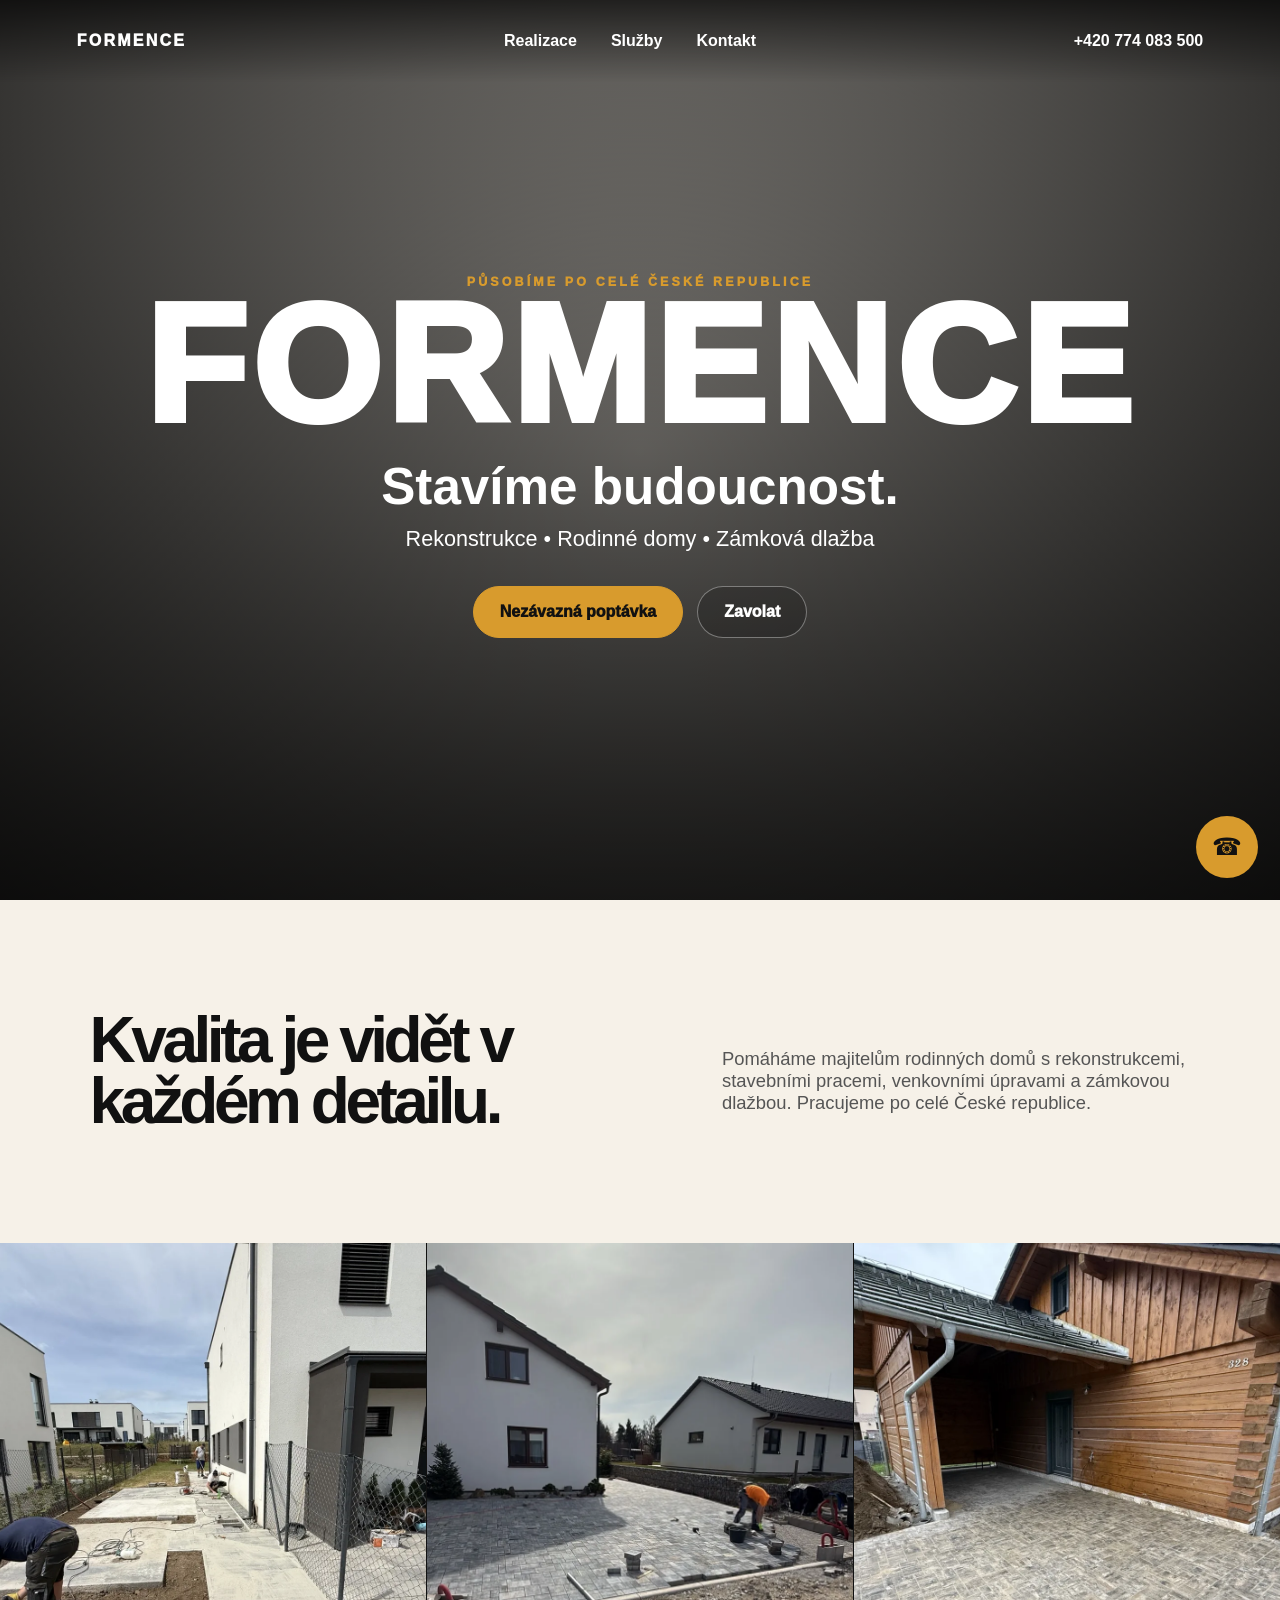
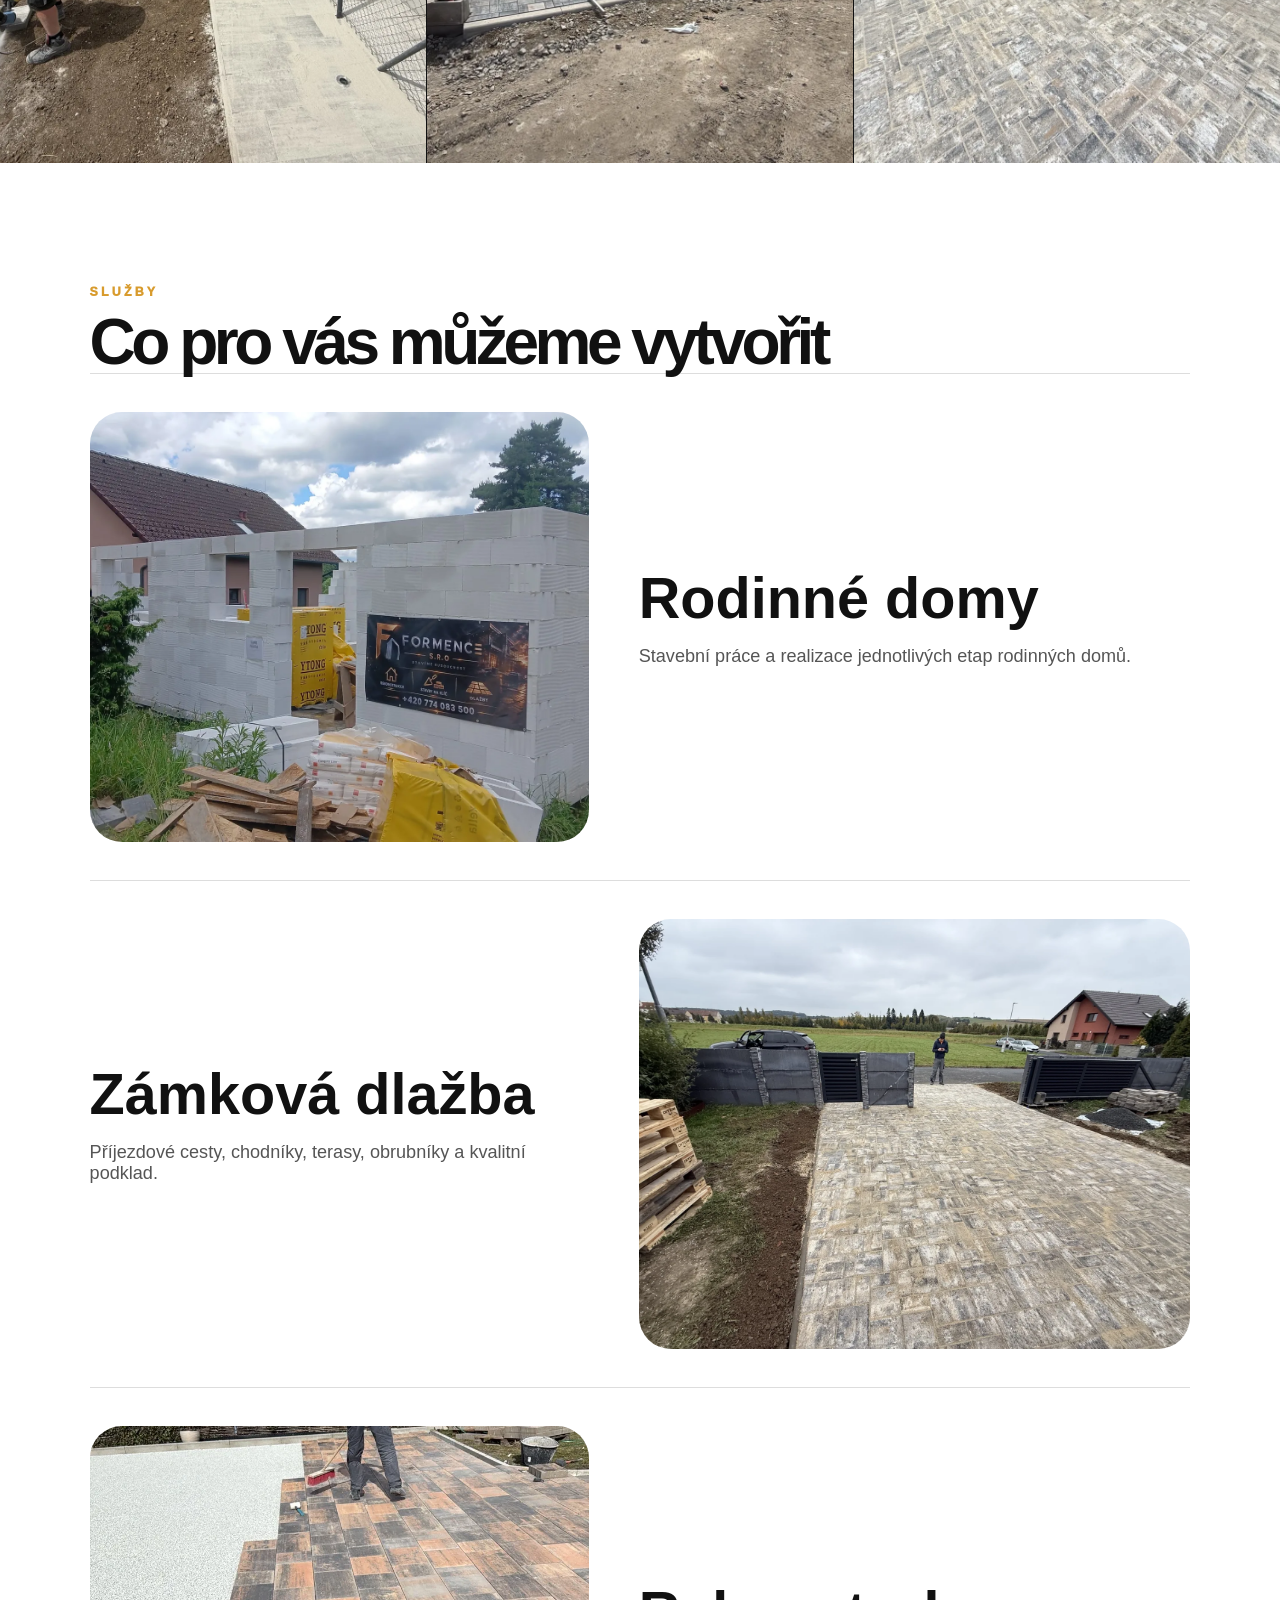
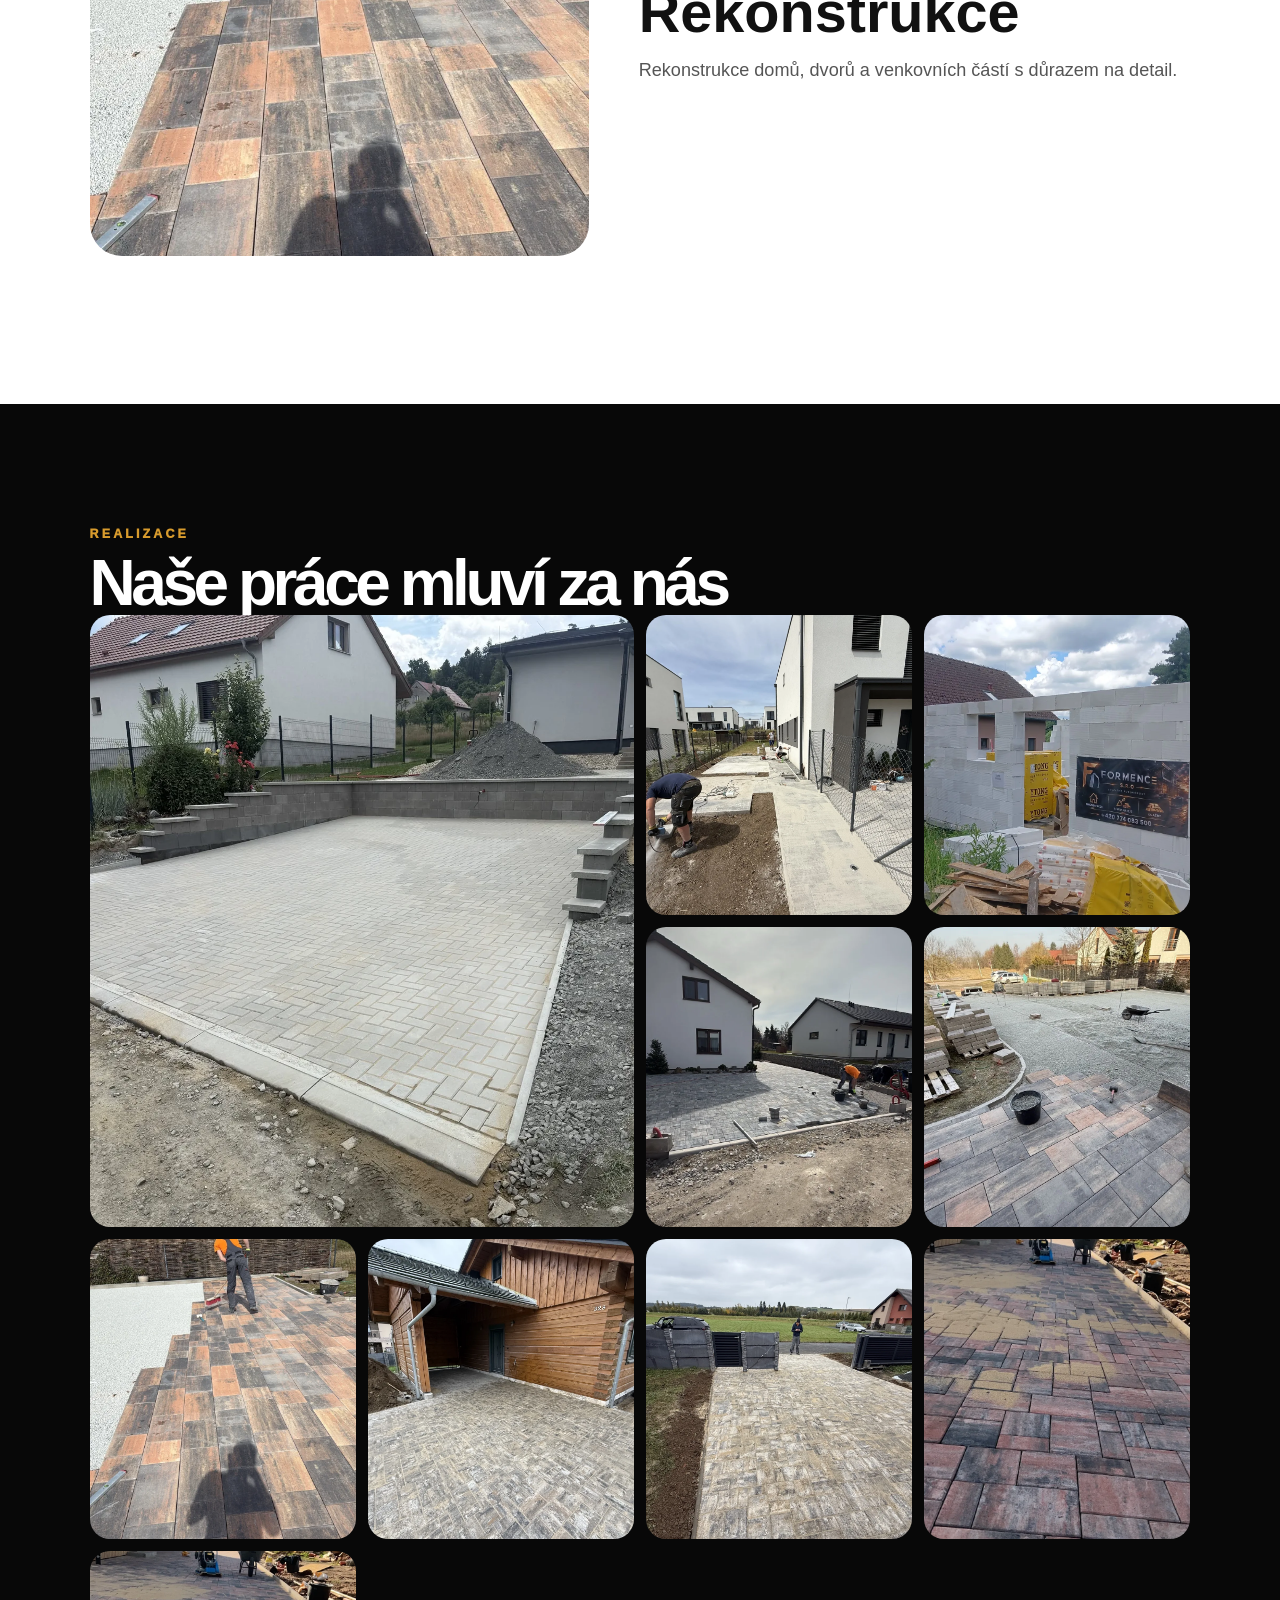
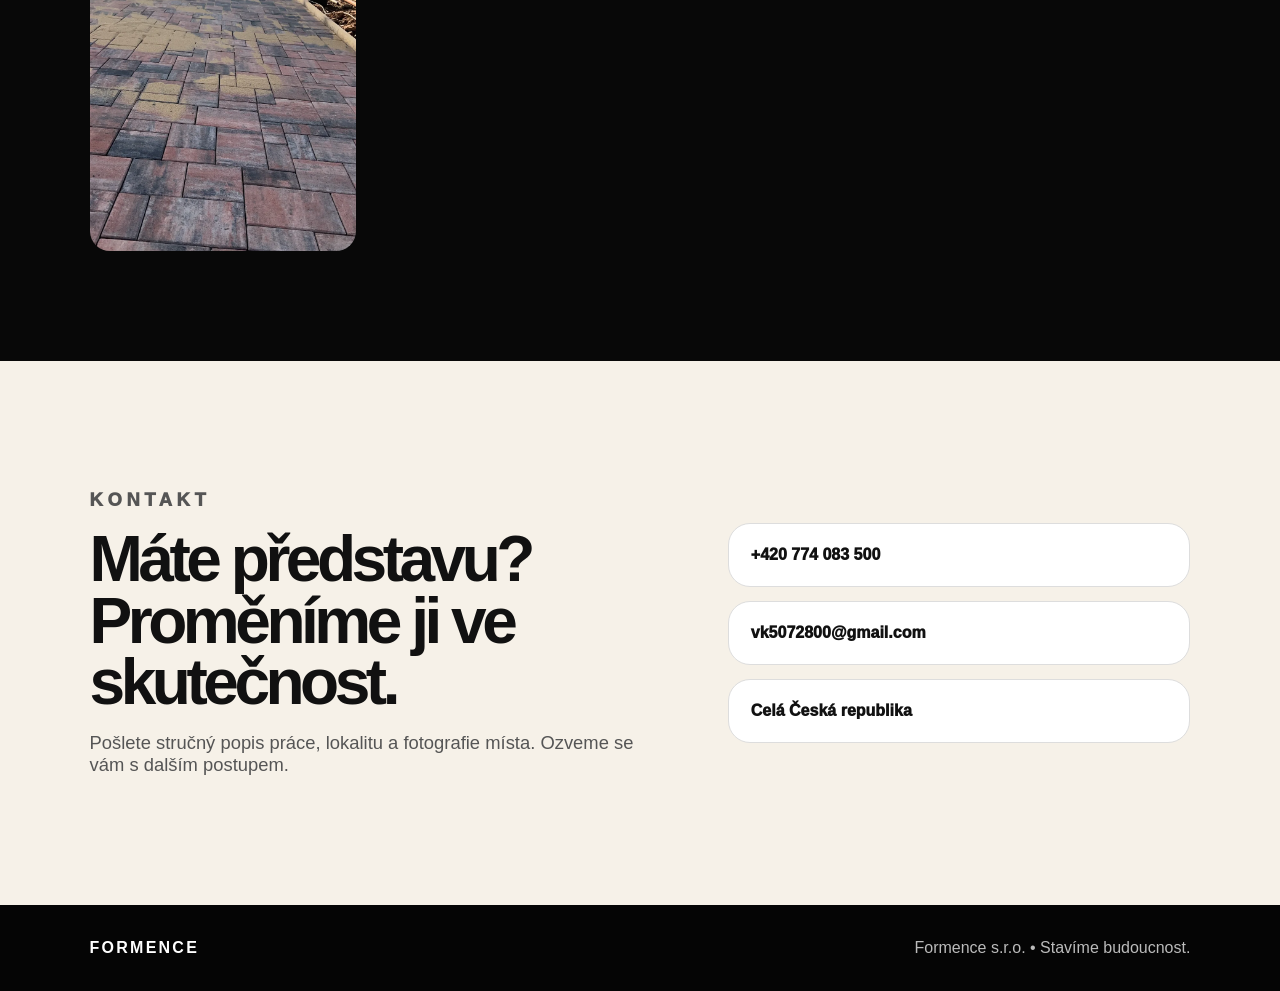
==== commit a2e2ab25: "Add files via upload" ====
--- a/index.html
+++ b/index.html
@@ -1,59 +1,124 @@
 <!doctype html>
 <html lang="cs">
 <head>
-  <meta charset="utf-8"><meta name="viewport" content="width=device-width, initial-scale=1">
+  <meta charset="utf-8">
+  <meta name="viewport" content="width=device-width, initial-scale=1">
   <title>Formence | Stavíme budoucnost</title>
   <meta name="description" content="Formence s.r.o. — rekonstrukce, rodinné domy, zámková dlažba a stavební práce po celé České republice.">
-  <link rel="icon" href="logo.png"><link rel="stylesheet" href="style.css">
+  <link rel="icon" href="logo.png">
+  <link rel="stylesheet" href="style.css">
 </head>
 <body>
 <header class="header">
-  <a class="brand" href="index.html">FORMENCE</a><button class="menu-btn" aria-label="Menu">☰</button>
-  <nav class="nav"><a href="realizace.html">Realizace</a><a href="#sluzby">Služby</a><a href="#spolecnost">O společnosti</a><a href="#kontakt">Kontakt</a></nav>
+  <a class="brand" href="index.html">FORMENCE</a>
+  <button class="menu-btn" aria-label="Menu">☰</button>
+  <nav class="nav">
+    <a href="#realizace">Realizace</a>
+    <a href="#sluzby">Služby</a>
+    <a href="#kontakt">Kontakt</a>
+  </nav>
   <a class="phone" href="tel:+420774083500">+420 774 083 500</a>
 </header>
+
 <main>
-<section class="hero">
-  <div class="hero-bg"><img src="work-1.webp"><img src="work-3.webp"><img src="work-8.webp"><img src="work-6.webp"></div>
-  <div class="hero-overlay"></div>
-  <div class="hero-center">
-    <p class="pretitle">Působíme po celé České republice</p>
-    <h1>FORMENCE</h1><h2>Stavíme budoucnost.</h2>
-    <p class="services-line">Rekonstrukce • Rodinné domy • Zámková dlažba</p>
-    <div class="hero-actions"><a class="btn gold" href="#kontakt">Nezávazná poptávka</a><a class="btn outline" href="tel:+420774083500">Zavolat</a></div>
-  </div>
-</section>
+  <section class="hero">
+    <div class="slides">
+      <img src="work-1.webp" alt="">
+      <img src="work-3.webp" alt="">
+      <img src="work-8.webp" alt="">
+      <img src="work-6.webp" alt="">
+    </div>
+    <div class="shade"></div>
 
-<section class="statement"><h2>Kvalita je vidět v každém detailu.</h2><p>Formence s.r.o. realizuje stavební práce pro vlastníky rodinných domů. Zaměřujeme se na rekonstrukce, rodinné domy, zámkovou dlažbu a venkovní úpravy s důrazem na čistý výsledek a spolehlivou komunikaci.</p></section>
+    <div class="hero-content">
+      <p class="area">Působíme po celé České republice</p>
+      <h1>FORMENCE</h1>
+      <h2>Stavíme budoucnost.</h2>
+      <p class="line">Rekonstrukce • Rodinné domy • Zámková dlažba</p>
+      <div class="actions">
+        <a class="btn gold" href="#kontakt">Nezávazná poptávka</a>
+        <a class="btn dark" href="tel:+420774083500">Zavolat</a>
+      </div>
+    </div>
+  </section>
 
-<section class="three-photos"><img src="work-2.webp"><img src="work-4.webp"><img src="work-7.webp"></section>
+  <section class="intro">
+    <h2>Kvalita je vidět v každém detailu.</h2>
+    <p>Pomáháme majitelům rodinných domů s rekonstrukcemi, stavebními pracemi, venkovními úpravami a zámkovou dlažbou. Pracujeme po celé České republice.</p>
+  </section>
 
-<section class="section light" id="sluzby">
-  <div class="section-title"><span>Služby</span><h2>Co pro vás můžeme vytvořit</h2></div>
-  <div class="big-services">
-    <article><img src="work-3.webp"><div><h3>Rodinné domy</h3><p>Realizace stavebních prací a etap rodinných domů s jasným postupem od první domluvy až po předání.</p></div></article>
-    <article><img src="work-8.webp"><div><h3>Zámková dlažba</h3><p>Příjezdové cesty, chodníky, terasy, obrubníky, příprava podkladu a čisté dokončení detailů.</p></div></article>
-    <article><img src="work-6.webp"><div><h3>Rekonstrukce</h3><p>Rekonstrukce domů, dvorů a venkovních částí s důrazem na kvalitu, funkčnost a dlouhou životnost.</p></div></article>
-  </div>
-</section>
+  <section class="photo-row">
+    <img src="work-2.webp" alt="Pokládka dlažby">
+    <img src="work-4.webp" alt="Hotový dvůr">
+    <img src="work-7.webp" alt="Příjezdová cesta">
+  </section>
 
-<section class="section dark">
-  <div class="section-title"><span>Realizace</span><h2>Naše práce mluví za nás</h2></div>
-  <div class="project-cards">
-    <a href="realizace.html#projekt-dlazba"><img src="work-1.webp"><div><span>Průběh realizace</span><h3>Zámková dlažba u rodinného domu</h3></div></a>
-    <a href="realizace.html#projekt-dum"><img src="work-3.webp"><div><span>Průběh realizace</span><h3>Stavební práce na rodinném domě</h3></div></a>
-    <a href="realizace.html#galerie"><img src="work-8.webp"><div><span>Galerie</span><h3>Venkovní úpravy a příjezdové cesty</h3></div></a>
-  </div>
-</section>
+  <section class="services" id="sluzby">
+    <p class="small">Služby</p>
+    <h2>Co pro vás můžeme vytvořit</h2>
 
-<section class="section light" id="spolecnost">
-  <div class="about-grid"><div><span class="small">O společnosti</span><h2>Spolehlivý partner pro váš domov.</h2></div>
-  <div><p>Každý projekt je jiný. Přístup je vždy stejný: pečlivost, kvalitní provedení, férové jednání a důraz na detail.</p><ul><li>Individuální přístup ke každé zakázce</li><li>Kvalitní realizace a čisté dokončení</li><li>Spolehlivá komunikace od začátku do konce</li><li>Působnost po celé České republice</li></ul></div></div>
-</section>
+    <article class="service">
+      <img src="work-3.webp" alt="Rodinné domy">
+      <div>
+        <h3>Rodinné domy</h3>
+        <p>Stavební práce a realizace jednotlivých etap rodinných domů.</p>
+      </div>
+    </article>
 
-<section class="contact-section" id="kontakt"><div><span class="small">Kontakt</span><h2>Máte představu? Proměníme ji ve skutečnost.</h2><p>Pošlete nám stručný popis práce, lokalitu a fotografie místa. Ozveme se vám s dalším postupem.</p></div>
-  <div class="contact-box"><a href="tel:+420774083500">+420 774 083 500</a><a href="mailto:vk5072800@gmail.com">vk5072800@gmail.com</a><span>Celá Česká republika</span></div></section>
+    <article class="service reverse">
+      <img src="work-8.webp" alt="Zámková dlažba">
+      <div>
+        <h3>Zámková dlažba</h3>
+        <p>Příjezdové cesty, chodníky, terasy, obrubníky a kvalitní podklad.</p>
+      </div>
+    </article>
+
+    <article class="service">
+      <img src="work-6.webp" alt="Rekonstrukce">
+      <div>
+        <h3>Rekonstrukce</h3>
+        <p>Rekonstrukce domů, dvorů a venkovních částí s důrazem na detail.</p>
+      </div>
+    </article>
+  </section>
+
+  <section class="projects" id="realizace">
+    <p class="small">Realizace</p>
+    <h2>Naše práce mluví za nás</h2>
+    <div class="grid">
+      <img src="work-1.webp" alt="">
+      <img src="work-2.webp" alt="">
+      <img src="work-3.webp" alt="">
+      <img src="work-4.webp" alt="">
+      <img src="work-5.webp" alt="">
+      <img src="work-6.webp" alt="">
+      <img src="work-7.webp" alt="">
+      <img src="work-8.webp" alt="">
+      <img src="work-9.webp" alt="">
+      <img src="work-10.webp" alt="">
+    </div>
+  </section>
+
+  <section class="contact" id="kontakt">
+    <div>
+      <p class="small">Kontakt</p>
+      <h2>Máte představu? Proměníme ji ve skutečnost.</h2>
+      <p>Pošlete stručný popis práce, lokalitu a fotografie místa. Ozveme se vám s dalším postupem.</p>
+    </div>
+    <div class="contact-box">
+      <a href="tel:+420774083500">+420 774 083 500</a>
+      <a href="mailto:vk5072800@gmail.com">vk5072800@gmail.com</a>
+      <span>Celá Česká republika</span>
+    </div>
+  </section>
 </main>
-<footer class="footer"><div><strong>FORMENCE</strong><p>Formence s.r.o. • Stavíme budoucnost.</p></div><a href="tel:+420774083500">Zavolat</a></footer>
-<a class="float-call" href="tel:+420774083500">☎</a><script src="script.js"></script>
-</body></html>+
+<footer>
+  <strong>FORMENCE</strong>
+  <span>Formence s.r.o. • Stavíme budoucnost.</span>
+</footer>
+
+<a class="floating" href="tel:+420774083500">☎</a>
+<script src="script.js"></script>
+</body>
+</html>
--- a/style.css
+++ b/style.css
@@ -1 +1 @@
-*{box-sizing:border-box}html{scroll-behavior:smooth}body{margin:0;font-family:Inter,Manrope,system-ui,-apple-system,BlinkMacSystemFont,"Segoe UI",sans-serif;background:#070707;color:#fff;line-height:1.55}a{text-decoration:none;color:inherit}img{max-width:100%;display:block}.header{position:fixed;top:0;left:0;right:0;z-index:100;height:82px;display:flex;align-items:center;justify-content:space-between;padding:0 clamp(22px,5vw,80px);background:linear-gradient(to bottom,rgba(0,0,0,.55),rgba(0,0,0,0));transition:.3s}.header.solid,.header.scrolled{background:rgba(7,7,7,.86);backdrop-filter:blur(18px);border-bottom:1px solid rgba(255,255,255,.08)}.brand{font-weight:900;letter-spacing:.12em;font-size:1.1rem}.nav{display:flex;gap:32px;color:#e9e4dc;font-weight:700}.nav a:hover{color:#d89b2d}.phone{font-weight:900}.menu-btn{display:none;background:none;border:0;color:#fff;font-size:30px}.hero{position:relative;height:100vh;min-height:720px;display:grid;place-items:center;text-align:center;overflow:hidden}.hero-bg{position:absolute;inset:0}.hero-bg img{position:absolute;inset:0;width:100%;height:100%;object-fit:cover;opacity:0;animation:slideShow 24s infinite;transform:scale(1.08)}.hero-bg img:nth-child(2){animation-delay:6s}.hero-bg img:nth-child(3){animation-delay:12s}.hero-bg img:nth-child(4){animation-delay:18s}@keyframes slideShow{0%,100%{opacity:0;transform:scale(1.08)}8%,25%{opacity:1;transform:scale(1.16)}33%{opacity:0;transform:scale(1.18)}}.hero-overlay{position:absolute;inset:0;background:radial-gradient(circle,rgba(0,0,0,.15),rgba(0,0,0,.72)),linear-gradient(to bottom,rgba(0,0,0,.35),rgba(0,0,0,.85))}.hero-center{position:relative;z-index:2;padding:0 20px;animation:heroIn 1.25s ease both}@keyframes heroIn{from{opacity:0;transform:translateY(22px)}to{opacity:1;transform:translateY(0)}}.pretitle,.small,.section-title span,.case-head span,.page-hero span{display:block;text-transform:uppercase;letter-spacing:.24em;color:#d89b2d;font-weight:900;font-size:.78rem;margin-bottom:16px}.hero h1{font-size:clamp(4.2rem,12vw,12rem);line-height:.82;letter-spacing:.02em;margin:0;font-weight:950}.hero h2{font-size:clamp(1.8rem,4vw,4.2rem);margin:22px 0 16px;font-weight:700}.services-line{font-size:clamp(1rem,2vw,1.35rem);color:#eee;margin:0 0 34px}.hero-actions{display:flex;justify-content:center;gap:14px;flex-wrap:wrap}.btn{display:inline-flex;align-items:center;justify-content:center;border-radius:999px;padding:16px 25px;font-weight:900;border:1px solid rgba(255,255,255,.28);transition:.25s}.btn:hover{transform:translateY(-2px)}.btn.gold{background:#d89b2d;color:#111;border-color:#d89b2d}.btn.outline{background:rgba(0,0,0,.16);backdrop-filter:blur(10px)}.statement{padding:115px clamp(22px,7vw,120px);background:#f6f1e8;color:#111;display:grid;grid-template-columns:1.1fr .9fr;gap:55px;align-items:end}.statement h2,.section-title h2,.about-grid h2,.contact-section h2,.page-hero h1,.case-head h2{font-size:clamp(2.6rem,5vw,6rem);line-height:.98;letter-spacing:-.07em;margin:0}.statement p{font-size:1.15rem;color:#51545a;margin:0}.three-photos{display:grid;grid-template-columns:repeat(3,1fr);gap:1px;background:#111}.three-photos img{height:520px;width:100%;object-fit:cover}.section{padding:110px clamp(22px,7vw,120px)}.light{background:#f6f1e8;color:#111}.dark{background:#090909;color:#fff}.section-title{max-width:980px;margin-bottom:46px}.big-services{display:grid;gap:28px}.big-services article{display:grid;grid-template-columns:.9fr 1.1fr;gap:36px;align-items:center;border-top:1px solid rgba(0,0,0,.12);padding-top:28px}.big-services img{height:420px;width:100%;object-fit:cover;border-radius:30px}.big-services h3{font-size:clamp(2rem,4vw,4.4rem);line-height:1;margin:0 0 18px}.big-services p{font-size:1.1rem;color:#555;max-width:620px}.project-cards{display:grid;grid-template-columns:repeat(3,1fr);gap:18px}.project-cards a{position:relative;min-height:520px;border-radius:30px;overflow:hidden;background:#111}.project-cards img{position:absolute;inset:0;width:100%;height:100%;object-fit:cover;transition:.5s}.project-cards a:hover img{transform:scale(1.06)}.project-cards a:after{content:"";position:absolute;inset:0;background:linear-gradient(to top,rgba(0,0,0,.8),transparent)}.project-cards div{position:absolute;left:24px;right:24px;bottom:24px;z-index:2}.project-cards span{color:#d89b2d;font-weight:900;text-transform:uppercase;letter-spacing:.12em;font-size:.75rem}.project-cards h3{font-size:1.7rem;line-height:1.1;margin:10px 0 0}.about-grid{display:grid;grid-template-columns:1fr 1fr;gap:60px}.about-grid p{font-size:1.15rem;color:#555}.about-grid ul{margin:28px 0 0;padding:0;list-style:none}.about-grid li{padding:16px 0;border-bottom:1px solid rgba(0,0,0,.12);font-weight:750}.contact-section{padding:110px clamp(22px,7vw,120px);background:#111;color:#fff;display:grid;grid-template-columns:1fr .8fr;gap:60px;align-items:center}.contact-section p{color:#c7c7c7;font-size:1.1rem;max-width:720px}.contact-box{display:grid;gap:14px}.contact-box a,.contact-box span{padding:22px;border:1px solid rgba(255,255,255,.12);border-radius:22px;background:rgba(255,255,255,.05);font-weight:900}.footer{display:flex;justify-content:space-between;align-items:center;padding:34px clamp(22px,7vw,120px);background:#050505;color:#aaa;border-top:1px solid rgba(255,255,255,.08)}.footer strong{letter-spacing:.12em;color:#fff}.float-call{position:fixed;right:22px;bottom:22px;z-index:80;width:60px;height:60px;border-radius:50%;display:grid;place-items:center;background:#d89b2d;color:#111;font-size:24px;box-shadow:0 20px 50px rgba(0,0,0,.4)}.subpage{padding-top:82px}.page-hero{padding:110px clamp(22px,7vw,120px) 70px;background:#101010}.page-hero p{max-width:720px;color:#c7c7c7;font-size:1.16rem}.case{padding:90px clamp(22px,7vw,120px);background:#f6f1e8;color:#111;border-bottom:1px solid rgba(0,0,0,.1)}.case:nth-child(even){background:#fff}.case-head{margin-bottom:38px;max-width:900px}.case-head p{color:#555;font-size:1.1rem}.process-gallery{display:grid;grid-template-columns:repeat(4,1fr);gap:14px}.process-gallery.two{grid-template-columns:repeat(2,1fr)}figure{margin:0;background:#fff;border-radius:26px;overflow:hidden;box-shadow:0 18px 40px rgba(0,0,0,.08)}figure img{width:100%;height:360px;object-fit:cover}figcaption{padding:16px;font-weight:850}.masonry{columns:3 260px;column-gap:14px}.masonry a{display:block;margin:0 0 14px;border-radius:22px;overflow:hidden;background:#111}.masonry img{width:100%;break-inside:avoid}.lightbox{position:fixed;inset:0;z-index:200;display:none;place-items:center;background:rgba(0,0,0,.9);padding:24px}.lightbox.open{display:grid}.lightbox img{max-width:92vw;max-height:88vh;border-radius:20px}.lightbox button{position:absolute;right:30px;top:20px;background:none;border:0;color:#fff;font-size:46px;cursor:pointer}@media(max-width:900px){.menu-btn{display:block}.phone{display:none}.nav{display:none;position:absolute;top:82px;left:18px;right:18px;flex-direction:column;background:#111;border:1px solid rgba(255,255,255,.12);border-radius:22px;padding:20px}.nav.open{display:flex}.statement,.big-services article,.about-grid,.contact-section{grid-template-columns:1fr}.three-photos,.project-cards,.process-gallery,.process-gallery.two{grid-template-columns:1fr}.three-photos img{height:360px}.project-cards a{min-height:420px}.hero h1{font-size:clamp(3.8rem,18vw,7rem)}}@media(max-width:560px){.header{height:74px;padding:0 16px}.hero{min-height:640px}.hero-actions .btn{width:100%}.section,.statement,.contact-section,.case,.page-hero{padding-left:18px;padding-right:18px}.big-services img{height:300px}.footer{display:block}.float-call{right:16px;bottom:16px}}+*{box-sizing:border-box}html{scroll-behavior:smooth}body{margin:0;font-family:Inter,Manrope,Arial,sans-serif;color:#111;background:#f6f1e8}a{text-decoration:none;color:inherit}img{display:block;max-width:100%}.header{position:fixed;top:0;left:0;right:0;z-index:10;height:82px;display:flex;align-items:center;justify-content:space-between;padding:0 6vw;color:#fff;background:linear-gradient(to bottom,rgba(0,0,0,.65),transparent)}.header.scrolled{background:rgba(10,10,10,.9);backdrop-filter:blur(16px)}.brand{font-weight:950;letter-spacing:.14em}.nav{display:flex;gap:34px;font-weight:800}.nav a:hover{color:#d89b2d}.phone{font-weight:900}.menu-btn{display:none;background:none;border:0;color:#fff;font-size:32px}.hero{position:relative;height:100vh;min-height:720px;display:grid;place-items:center;text-align:center;color:#fff;overflow:hidden}.slides{position:absolute;inset:0}.slides img{position:absolute;inset:0;width:100%;height:100%;object-fit:cover;opacity:0;transform:scale(1.08);animation:fade 24s infinite}.slides img:nth-child(2){animation-delay:6s}.slides img:nth-child(3){animation-delay:12s}.slides img:nth-child(4){animation-delay:18s}@keyframes fade{0%,100%{opacity:0;transform:scale(1.08)}8%,25%{opacity:1;transform:scale(1.15)}33%{opacity:0;transform:scale(1.17)}}.shade{position:absolute;inset:0;background:radial-gradient(circle,rgba(0,0,0,.18),rgba(0,0,0,.72)),linear-gradient(to bottom,rgba(0,0,0,.25),rgba(0,0,0,.82))}.hero-content{position:relative;z-index:2;padding:20px;animation:up 1.1s ease both}@keyframes up{from{opacity:0;transform:translateY(24px)}to{opacity:1;transform:none}}.area,.small{text-transform:uppercase;letter-spacing:.25em;color:#d89b2d;font-size:.78rem;font-weight:950}.hero h1{font-size:clamp(4.2rem,13vw,13rem);line-height:.78;margin:0;font-weight:950;letter-spacing:.03em}.hero h2{font-size:clamp(1.9rem,4vw,4.5rem);margin:26px 0 10px}.line{font-size:clamp(1rem,2vw,1.35rem);margin:0 0 34px}.actions{display:flex;gap:14px;justify-content:center;flex-wrap:wrap}.btn{border-radius:999px;padding:16px 26px;font-weight:950;border:1px solid rgba(255,255,255,.36)}.btn.gold{background:#d89b2d;color:#111;border-color:#d89b2d}.btn.dark{background:rgba(0,0,0,.18);color:#fff}.intro{display:grid;grid-template-columns:1.1fr .9fr;gap:60px;align-items:end;padding:110px 7vw}.intro h2,.services h2,.projects h2,.contact h2{font-size:clamp(2.5rem,5vw,6rem);line-height:.96;letter-spacing:-.07em;margin:0}.intro p,.contact p{font-size:1.15rem;color:#555}.photo-row{display:grid;grid-template-columns:repeat(3,1fr);gap:1px;background:#111}.photo-row img{width:100%;height:520px;object-fit:cover}.services{padding:110px 7vw;background:#fff}.service{display:grid;grid-template-columns:.95fr 1.05fr;gap:50px;align-items:center;padding:38px 0;border-top:1px solid #ddd}.service.reverse img{order:2}.service img{height:430px;width:100%;object-fit:cover;border-radius:32px}.service h3{font-size:clamp(2.2rem,4.5vw,5rem);line-height:1;margin:0 0 18px}.service p{font-size:1.13rem;color:#555;max-width:650px}.projects{padding:110px 7vw;background:#080808;color:#fff}.grid{display:grid;grid-template-columns:repeat(4,1fr);gap:12px}.grid img{height:300px;width:100%;object-fit:cover;border-radius:20px}.grid img:first-child{grid-column:span 2;grid-row:span 2;height:612px}.contact{display:grid;grid-template-columns:1fr .8fr;gap:60px;align-items:center;padding:110px 7vw;background:#f6f1e8}.contact-box{display:grid;gap:14px}.contact-box a,.contact-box span{padding:22px;border-radius:22px;background:#fff;border:1px solid #ddd;font-weight:950}footer{display:flex;justify-content:space-between;gap:20px;padding:34px 7vw;background:#050505;color:#bbb}footer strong{color:#fff;letter-spacing:.14em}.floating{position:fixed;right:22px;bottom:22px;width:62px;height:62px;border-radius:50%;display:grid;place-items:center;background:#d89b2d;color:#111;font-size:24px;z-index:20}@media(max-width:900px){.menu-btn{display:block}.phone{display:none}.nav{display:none;position:absolute;top:82px;left:18px;right:18px;flex-direction:column;background:#111;border-radius:22px;padding:20px}.nav.open{display:flex}.intro,.service,.contact{grid-template-columns:1fr}.service.reverse img{order:0}.photo-row,.grid{grid-template-columns:1fr}.grid img,.grid img:first-child{grid-column:auto;grid-row:auto;height:320px}.hero h1{font-size:clamp(3.7rem,18vw,7rem)}}@media(max-width:560px){.header{height:74px;padding:0 18px}.hero{min-height:650px}.actions .btn{width:100%}.intro,.services,.projects,.contact{padding:80px 18px}.photo-row img,.service img{height:320px}footer{display:block}}
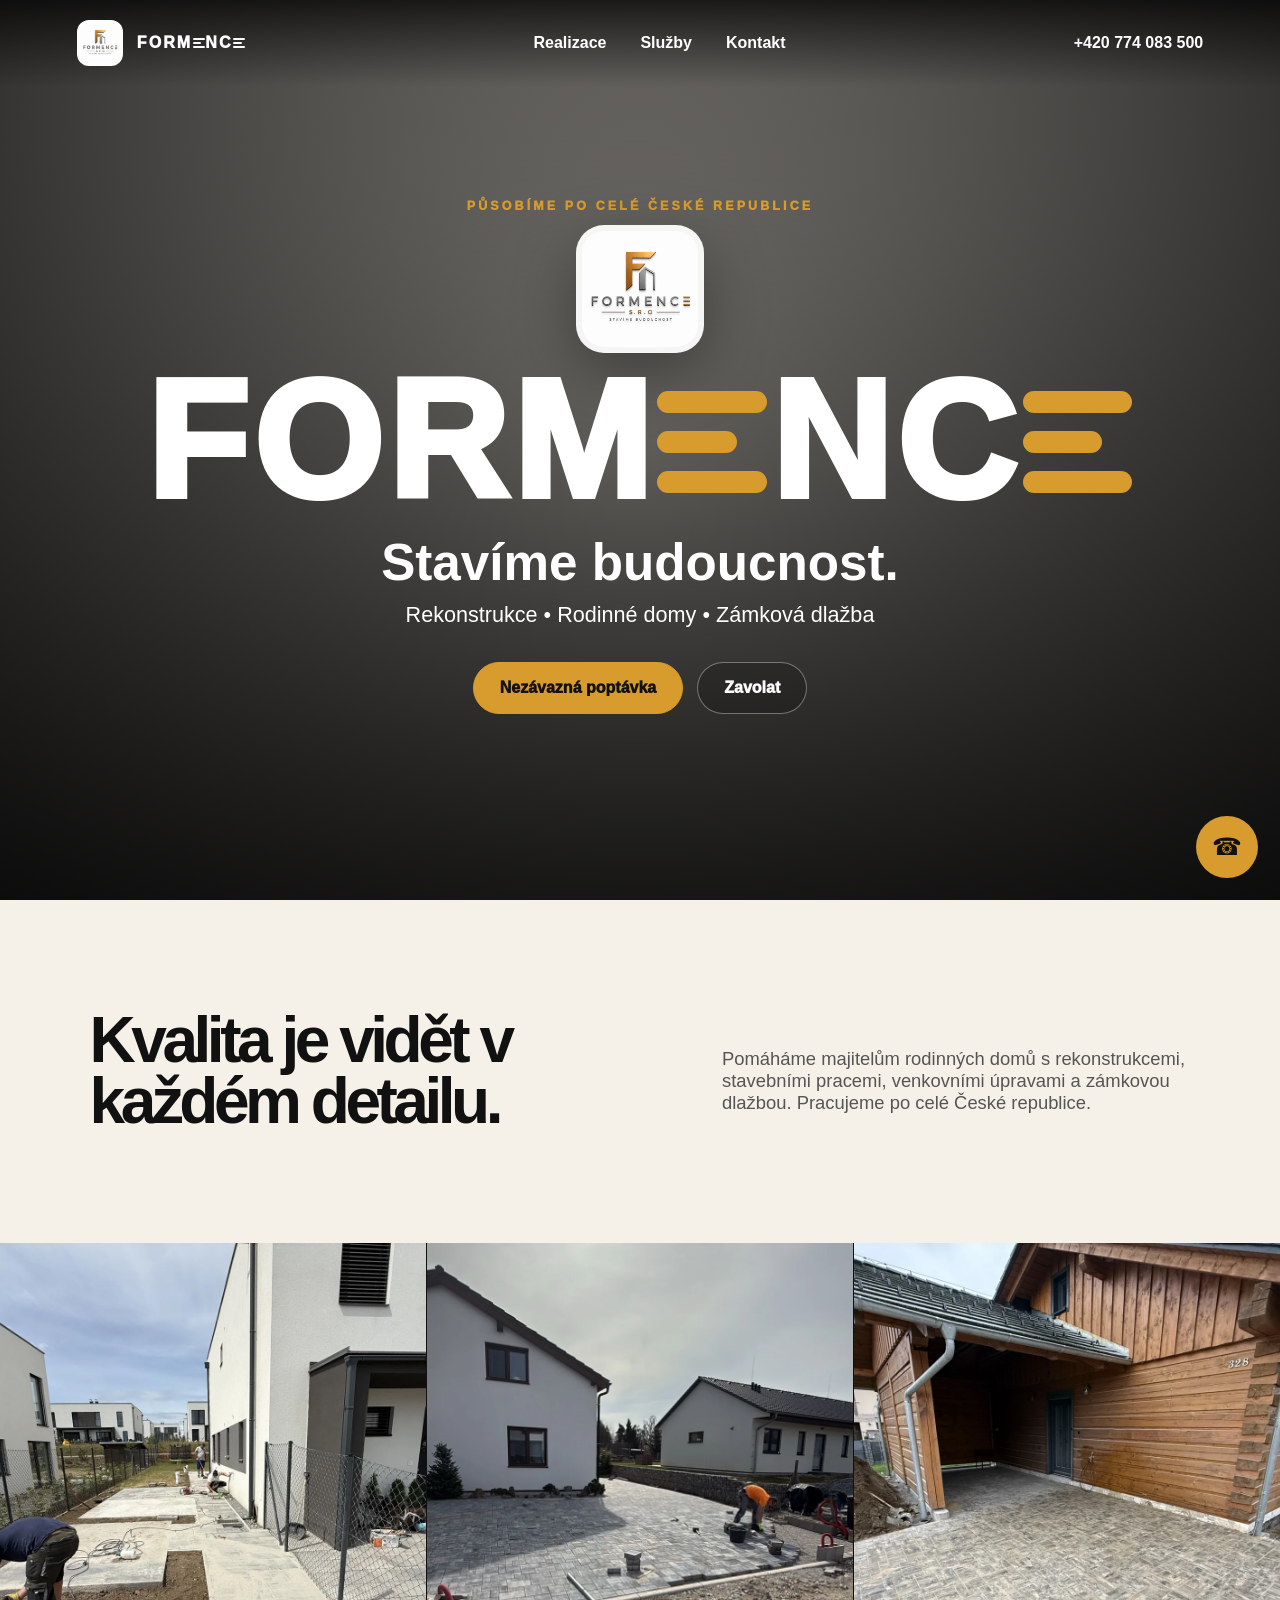
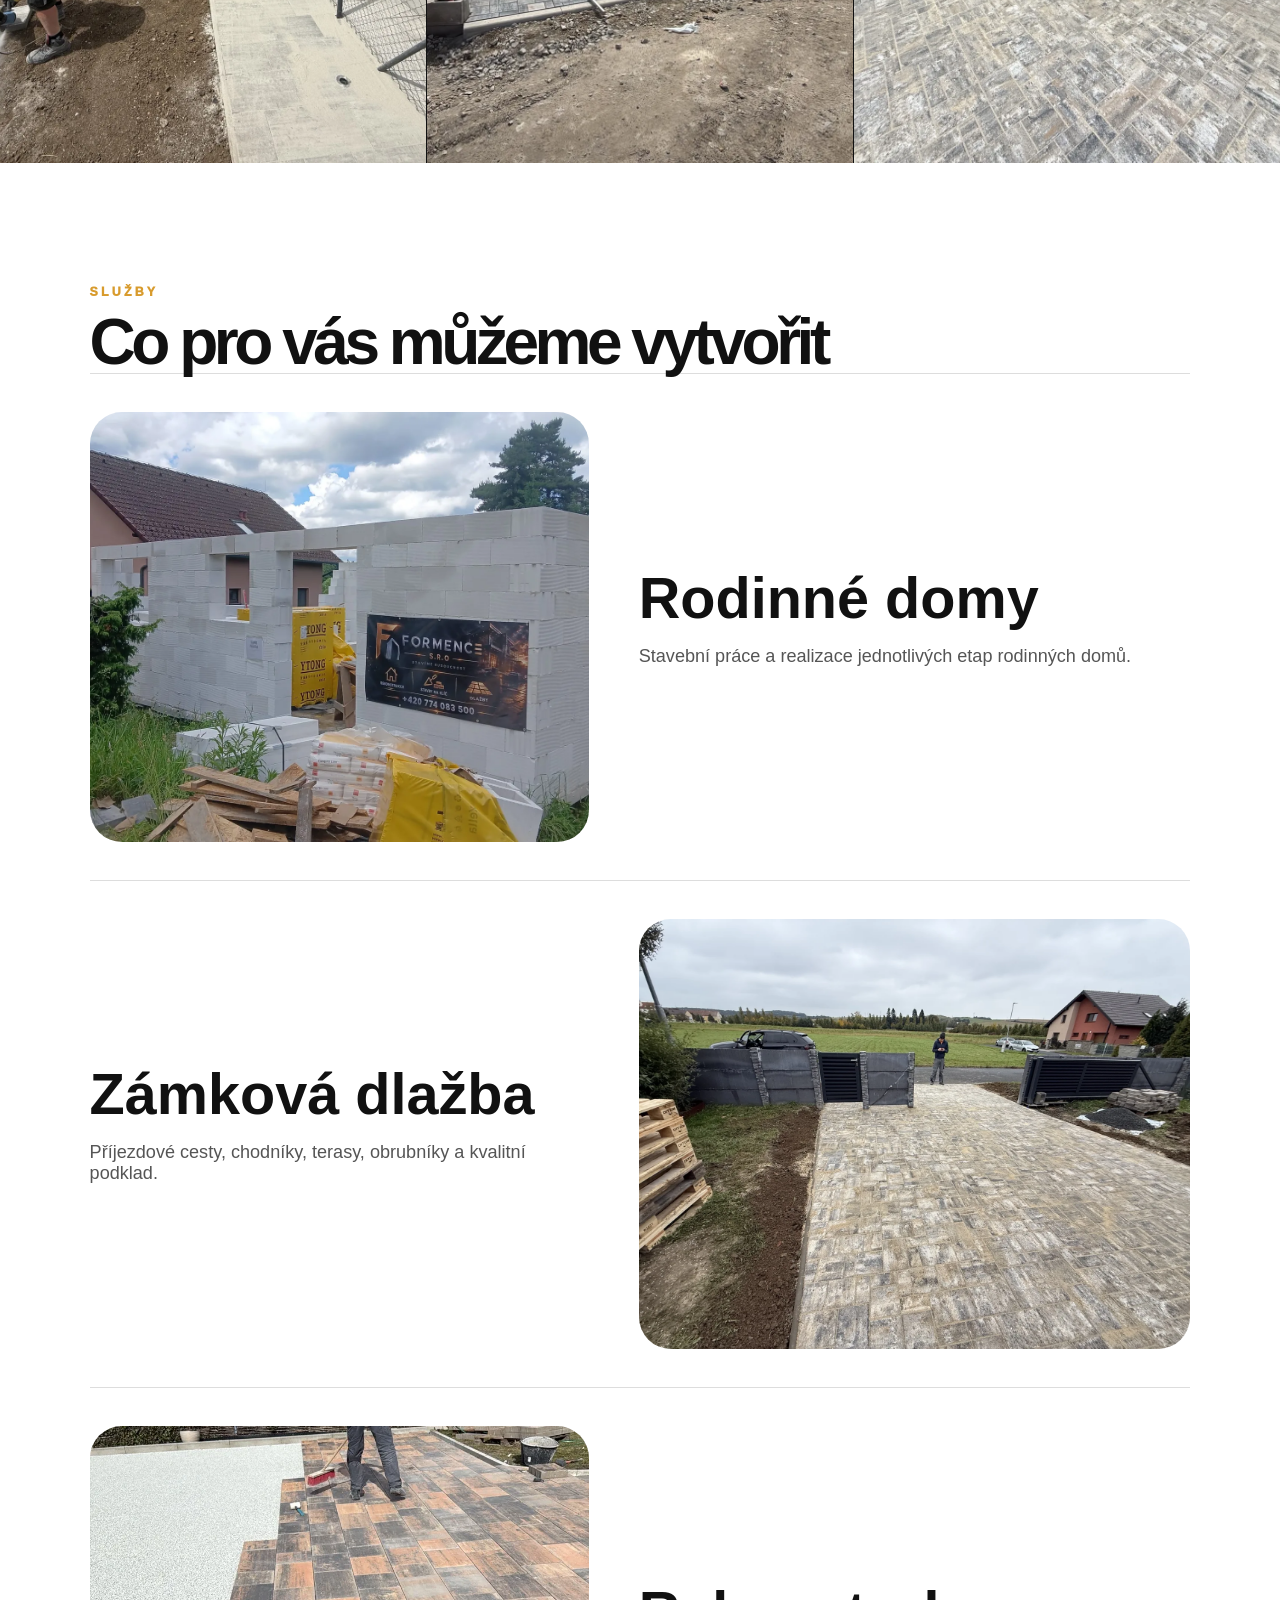
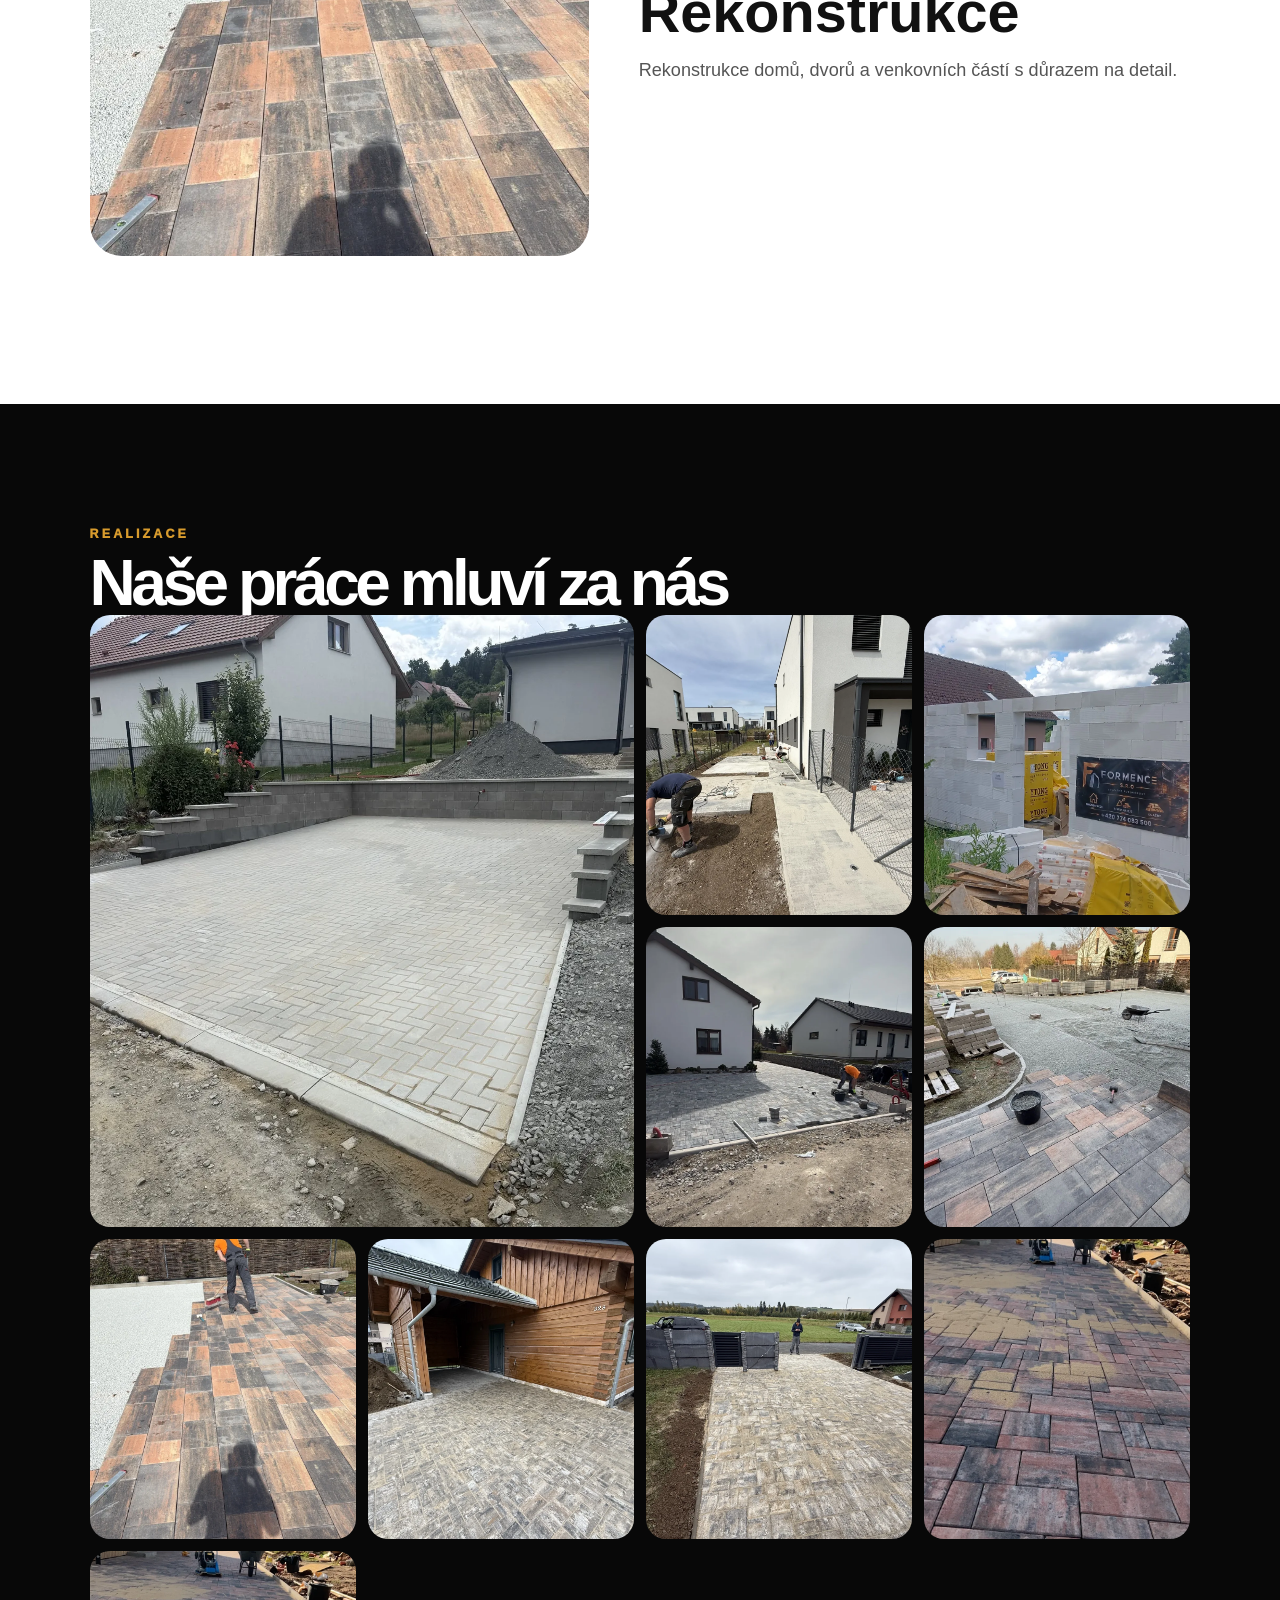
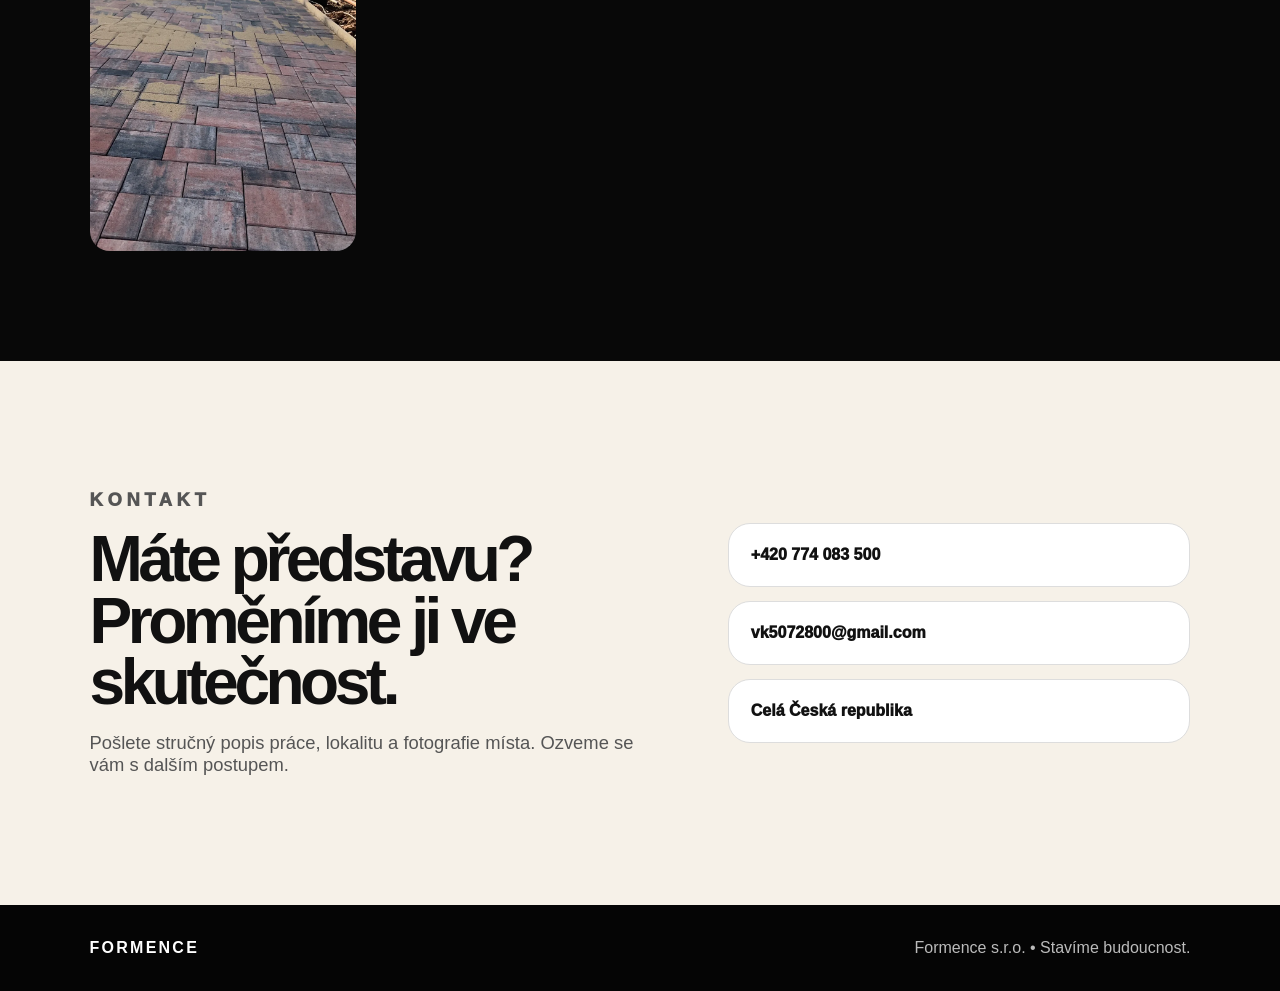
==== commit 54090c70: "Add files via upload" ====
--- a/index.html
+++ b/index.html
@@ -10,13 +10,19 @@
 </head>
 <body>
 <header class="header">
-  <a class="brand" href="index.html">FORMENCE</a>
+  <a class="brand" href="index.html" aria-label="Formence">
+    <img src="logo.png" alt="Formence logo">
+    <span class="brand-word">FORM<span class="e-bars"><i></i><i></i><i></i></span>NC<span class="e-bars"><i></i><i></i><i></i></span></span>
+  </a>
+
   <button class="menu-btn" aria-label="Menu">☰</button>
+
   <nav class="nav">
     <a href="#realizace">Realizace</a>
     <a href="#sluzby">Služby</a>
     <a href="#kontakt">Kontakt</a>
   </nav>
+
   <a class="phone" href="tel:+420774083500">+420 774 083 500</a>
 </header>
 
@@ -32,9 +38,15 @@
 
     <div class="hero-content">
       <p class="area">Působíme po celé České republice</p>
-      <h1>FORMENCE</h1>
+
+      <div class="hero-logo">
+        <img src="logo.png" alt="Formence logo">
+      </div>
+
+      <h1 class="hero-brand">FORM<span class="e-bars big"><i></i><i></i><i></i></span>NC<span class="e-bars big"><i></i><i></i><i></i></span></h1>
       <h2>Stavíme budoucnost.</h2>
       <p class="line">Rekonstrukce • Rodinné domy • Zámková dlažba</p>
+
       <div class="actions">
         <a class="btn gold" href="#kontakt">Nezávazná poptávka</a>
         <a class="btn dark" href="tel:+420774083500">Zavolat</a>
--- a/style.css
+++ b/style.css
@@ -1 +1 @@
-*{box-sizing:border-box}html{scroll-behavior:smooth}body{margin:0;font-family:Inter,Manrope,Arial,sans-serif;color:#111;background:#f6f1e8}a{text-decoration:none;color:inherit}img{display:block;max-width:100%}.header{position:fixed;top:0;left:0;right:0;z-index:10;height:82px;display:flex;align-items:center;justify-content:space-between;padding:0 6vw;color:#fff;background:linear-gradient(to bottom,rgba(0,0,0,.65),transparent)}.header.scrolled{background:rgba(10,10,10,.9);backdrop-filter:blur(16px)}.brand{font-weight:950;letter-spacing:.14em}.nav{display:flex;gap:34px;font-weight:800}.nav a:hover{color:#d89b2d}.phone{font-weight:900}.menu-btn{display:none;background:none;border:0;color:#fff;font-size:32px}.hero{position:relative;height:100vh;min-height:720px;display:grid;place-items:center;text-align:center;color:#fff;overflow:hidden}.slides{position:absolute;inset:0}.slides img{position:absolute;inset:0;width:100%;height:100%;object-fit:cover;opacity:0;transform:scale(1.08);animation:fade 24s infinite}.slides img:nth-child(2){animation-delay:6s}.slides img:nth-child(3){animation-delay:12s}.slides img:nth-child(4){animation-delay:18s}@keyframes fade{0%,100%{opacity:0;transform:scale(1.08)}8%,25%{opacity:1;transform:scale(1.15)}33%{opacity:0;transform:scale(1.17)}}.shade{position:absolute;inset:0;background:radial-gradient(circle,rgba(0,0,0,.18),rgba(0,0,0,.72)),linear-gradient(to bottom,rgba(0,0,0,.25),rgba(0,0,0,.82))}.hero-content{position:relative;z-index:2;padding:20px;animation:up 1.1s ease both}@keyframes up{from{opacity:0;transform:translateY(24px)}to{opacity:1;transform:none}}.area,.small{text-transform:uppercase;letter-spacing:.25em;color:#d89b2d;font-size:.78rem;font-weight:950}.hero h1{font-size:clamp(4.2rem,13vw,13rem);line-height:.78;margin:0;font-weight:950;letter-spacing:.03em}.hero h2{font-size:clamp(1.9rem,4vw,4.5rem);margin:26px 0 10px}.line{font-size:clamp(1rem,2vw,1.35rem);margin:0 0 34px}.actions{display:flex;gap:14px;justify-content:center;flex-wrap:wrap}.btn{border-radius:999px;padding:16px 26px;font-weight:950;border:1px solid rgba(255,255,255,.36)}.btn.gold{background:#d89b2d;color:#111;border-color:#d89b2d}.btn.dark{background:rgba(0,0,0,.18);color:#fff}.intro{display:grid;grid-template-columns:1.1fr .9fr;gap:60px;align-items:end;padding:110px 7vw}.intro h2,.services h2,.projects h2,.contact h2{font-size:clamp(2.5rem,5vw,6rem);line-height:.96;letter-spacing:-.07em;margin:0}.intro p,.contact p{font-size:1.15rem;color:#555}.photo-row{display:grid;grid-template-columns:repeat(3,1fr);gap:1px;background:#111}.photo-row img{width:100%;height:520px;object-fit:cover}.services{padding:110px 7vw;background:#fff}.service{display:grid;grid-template-columns:.95fr 1.05fr;gap:50px;align-items:center;padding:38px 0;border-top:1px solid #ddd}.service.reverse img{order:2}.service img{height:430px;width:100%;object-fit:cover;border-radius:32px}.service h3{font-size:clamp(2.2rem,4.5vw,5rem);line-height:1;margin:0 0 18px}.service p{font-size:1.13rem;color:#555;max-width:650px}.projects{padding:110px 7vw;background:#080808;color:#fff}.grid{display:grid;grid-template-columns:repeat(4,1fr);gap:12px}.grid img{height:300px;width:100%;object-fit:cover;border-radius:20px}.grid img:first-child{grid-column:span 2;grid-row:span 2;height:612px}.contact{display:grid;grid-template-columns:1fr .8fr;gap:60px;align-items:center;padding:110px 7vw;background:#f6f1e8}.contact-box{display:grid;gap:14px}.contact-box a,.contact-box span{padding:22px;border-radius:22px;background:#fff;border:1px solid #ddd;font-weight:950}footer{display:flex;justify-content:space-between;gap:20px;padding:34px 7vw;background:#050505;color:#bbb}footer strong{color:#fff;letter-spacing:.14em}.floating{position:fixed;right:22px;bottom:22px;width:62px;height:62px;border-radius:50%;display:grid;place-items:center;background:#d89b2d;color:#111;font-size:24px;z-index:20}@media(max-width:900px){.menu-btn{display:block}.phone{display:none}.nav{display:none;position:absolute;top:82px;left:18px;right:18px;flex-direction:column;background:#111;border-radius:22px;padding:20px}.nav.open{display:flex}.intro,.service,.contact{grid-template-columns:1fr}.service.reverse img{order:0}.photo-row,.grid{grid-template-columns:1fr}.grid img,.grid img:first-child{grid-column:auto;grid-row:auto;height:320px}.hero h1{font-size:clamp(3.7rem,18vw,7rem)}}@media(max-width:560px){.header{height:74px;padding:0 18px}.hero{min-height:650px}.actions .btn{width:100%}.intro,.services,.projects,.contact{padding:80px 18px}.photo-row img,.service img{height:320px}footer{display:block}}+*{box-sizing:border-box}html{scroll-behavior:smooth}body{margin:0;font-family:Inter,Manrope,Arial,sans-serif;color:#111;background:#f6f1e8}a{text-decoration:none;color:inherit}img{display:block;max-width:100%}.header{position:fixed;top:0;left:0;right:0;z-index:10;height:86px;display:flex;align-items:center;justify-content:space-between;padding:0 6vw;color:#fff;background:linear-gradient(to bottom,rgba(0,0,0,.72),transparent);transition:.25s}.header.scrolled{background:rgba(10,10,10,.92);backdrop-filter:blur(16px)}.brand{display:flex;align-items:center;gap:14px;font-weight:950;letter-spacing:.13em}.brand img{width:46px;height:46px;object-fit:contain;background:#fff;border-radius:12px;padding:3px}.brand-word{display:flex;align-items:center;gap:.02em}.e-bars{display:inline-flex;flex-direction:column;justify-content:center;gap:.14em;width:.72em;height:.78em;margin:0 .03em;vertical-align:middle}.e-bars i{display:block;height:.13em;width:100%;background:currentColor;border-radius:999px}.e-bars i:nth-child(2){width:72%}.e-bars.big{color:#d89b2d;width:.66em;height:.72em;gap:.11em;margin:0 .015em}.nav{display:flex;gap:34px;font-weight:800}.nav a:hover{color:#d89b2d}.phone{font-weight:900}.menu-btn{display:none;background:none;border:0;color:#fff;font-size:32px}.hero{position:relative;height:100vh;min-height:720px;display:grid;place-items:center;text-align:center;color:#fff;overflow:hidden}.slides{position:absolute;inset:0}.slides img{position:absolute;inset:0;width:100%;height:100%;object-fit:cover;opacity:0;transform:scale(1.08);animation:fade 24s infinite}.slides img:nth-child(2){animation-delay:6s}.slides img:nth-child(3){animation-delay:12s}.slides img:nth-child(4){animation-delay:18s}@keyframes fade{0%,100%{opacity:0;transform:scale(1.08)}8%,25%{opacity:1;transform:scale(1.15)}33%{opacity:0;transform:scale(1.17)}}.shade{position:absolute;inset:0;background:radial-gradient(circle,rgba(0,0,0,.18),rgba(0,0,0,.72)),linear-gradient(to bottom,rgba(0,0,0,.25),rgba(0,0,0,.82))}.hero-content{position:relative;z-index:2;padding:20px;animation:up 1.1s ease both}@keyframes up{from{opacity:0;transform:translateY(24px)}to{opacity:1;transform:none}}.area,.small{text-transform:uppercase;letter-spacing:.25em;color:#d89b2d;font-size:.78rem;font-weight:950}.hero-logo{display:flex;justify-content:center;margin:0 auto 24px}.hero-logo img{width:128px;height:128px;object-fit:contain;background:rgba(255,255,255,.94);border-radius:28px;padding:6px;box-shadow:0 20px 60px rgba(0,0,0,.35)}.hero-brand{font-size:clamp(4.2rem,13vw,13rem);line-height:.78;margin:0;font-weight:950;letter-spacing:.03em;display:flex;justify-content:center;align-items:center}.hero h2{font-size:clamp(1.9rem,4vw,4.5rem);margin:26px 0 10px}.line{font-size:clamp(1rem,2vw,1.35rem);margin:0 0 34px}.actions{display:flex;gap:14px;justify-content:center;flex-wrap:wrap}.btn{border-radius:999px;padding:16px 26px;font-weight:950;border:1px solid rgba(255,255,255,.36)}.btn.gold{background:#d89b2d;color:#111;border-color:#d89b2d}.btn.dark{background:rgba(0,0,0,.18);color:#fff}.intro{display:grid;grid-template-columns:1.1fr .9fr;gap:60px;align-items:end;padding:110px 7vw}.intro h2,.services h2,.projects h2,.contact h2{font-size:clamp(2.5rem,5vw,6rem);line-height:.96;letter-spacing:-.07em;margin:0}.intro p,.contact p{font-size:1.15rem;color:#555}.photo-row{display:grid;grid-template-columns:repeat(3,1fr);gap:1px;background:#111}.photo-row img{width:100%;height:520px;object-fit:cover}.services{padding:110px 7vw;background:#fff}.service{display:grid;grid-template-columns:.95fr 1.05fr;gap:50px;align-items:center;padding:38px 0;border-top:1px solid #ddd}.service.reverse img{order:2}.service img{height:430px;width:100%;object-fit:cover;border-radius:32px}.service h3{font-size:clamp(2.2rem,4.5vw,5rem);line-height:1;margin:0 0 18px}.service p{font-size:1.13rem;color:#555;max-width:650px}.projects{padding:110px 7vw;background:#080808;color:#fff}.grid{display:grid;grid-template-columns:repeat(4,1fr);gap:12px}.grid img{height:300px;width:100%;object-fit:cover;border-radius:20px}.grid img:first-child{grid-column:span 2;grid-row:span 2;height:612px}.contact{display:grid;grid-template-columns:1fr .8fr;gap:60px;align-items:center;padding:110px 7vw;background:#f6f1e8}.contact-box{display:grid;gap:14px}.contact-box a,.contact-box span{padding:22px;border-radius:22px;background:#fff;border:1px solid #ddd;font-weight:950}footer{display:flex;justify-content:space-between;gap:20px;padding:34px 7vw;background:#050505;color:#bbb}footer strong{color:#fff;letter-spacing:.14em}.floating{position:fixed;right:22px;bottom:22px;width:62px;height:62px;border-radius:50%;display:grid;place-items:center;background:#d89b2d;color:#111;font-size:24px;z-index:20}@media(max-width:900px){.menu-btn{display:block}.phone{display:none}.nav{display:none;position:absolute;top:82px;left:18px;right:18px;flex-direction:column;background:#111;border-radius:22px;padding:20px}.nav.open{display:flex}.intro,.service,.contact{grid-template-columns:1fr}.service.reverse img{order:0}.photo-row,.grid{grid-template-columns:1fr}.grid img,.grid img:first-child{grid-column:auto;grid-row:auto;height:320px}.hero-brand{font-size:clamp(3.4rem,16vw,7rem)}.brand img{width:42px;height:42px}.brand-word{font-size:.9rem}}@media(max-width:560px){.header{height:74px;padding:0 18px}.hero{min-height:690px}.hero-logo img{width:104px;height:104px}.actions .btn{width:100%}.intro,.services,.projects,.contact{padding:80px 18px}.photo-row img,.service img{height:320px}footer{display:block}.brand-word{display:none}}
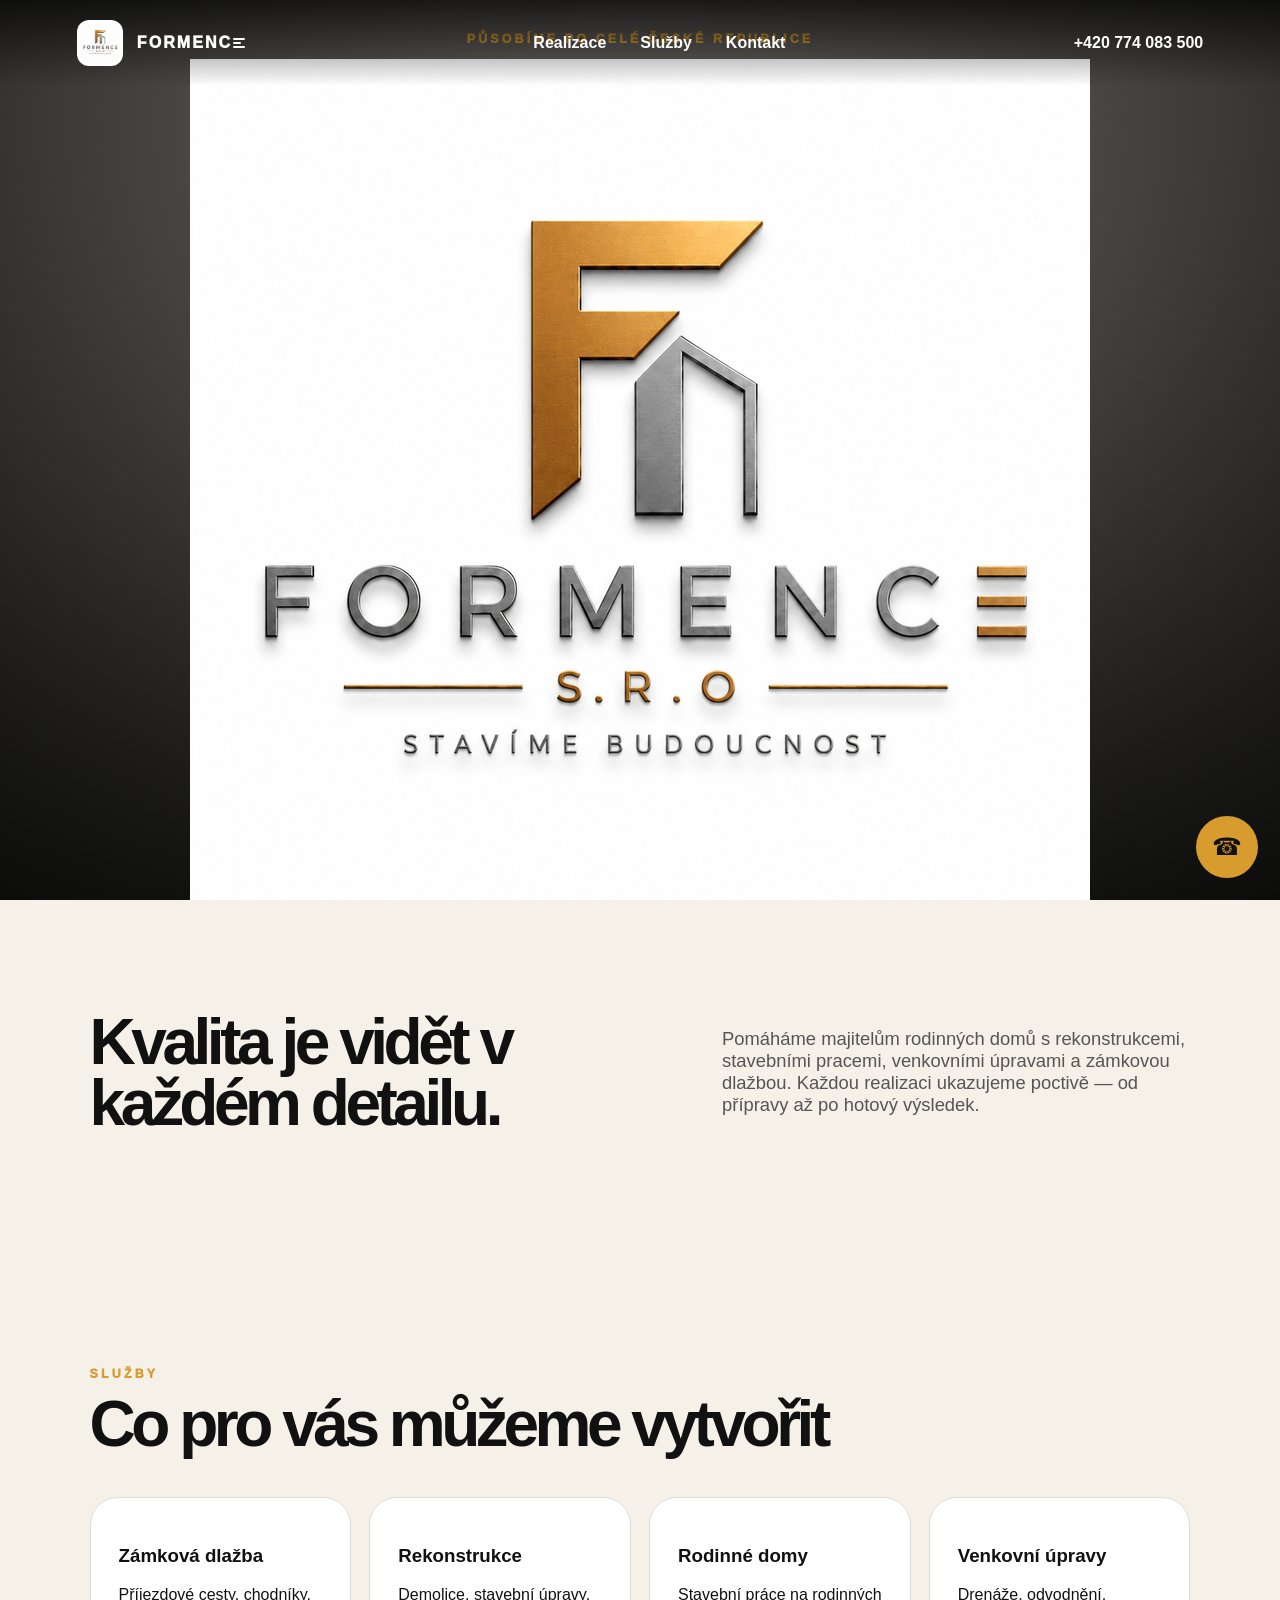
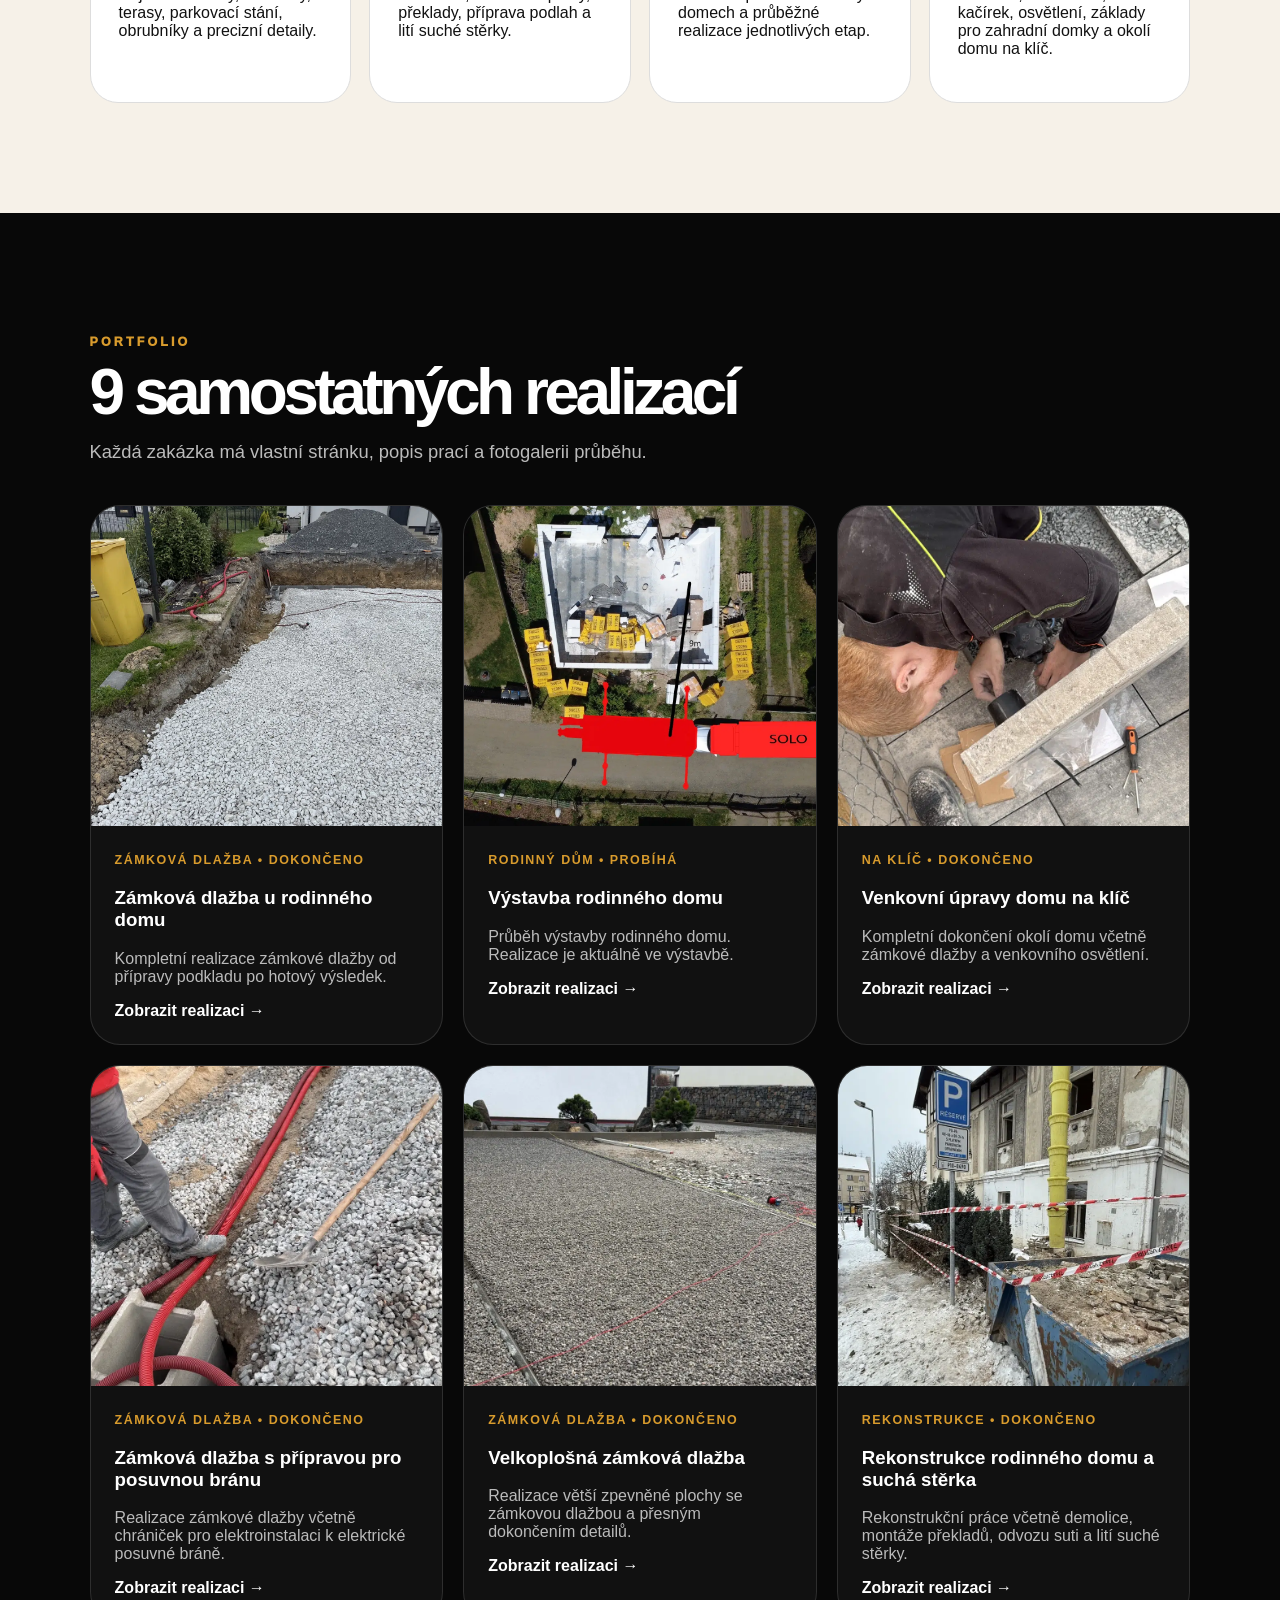
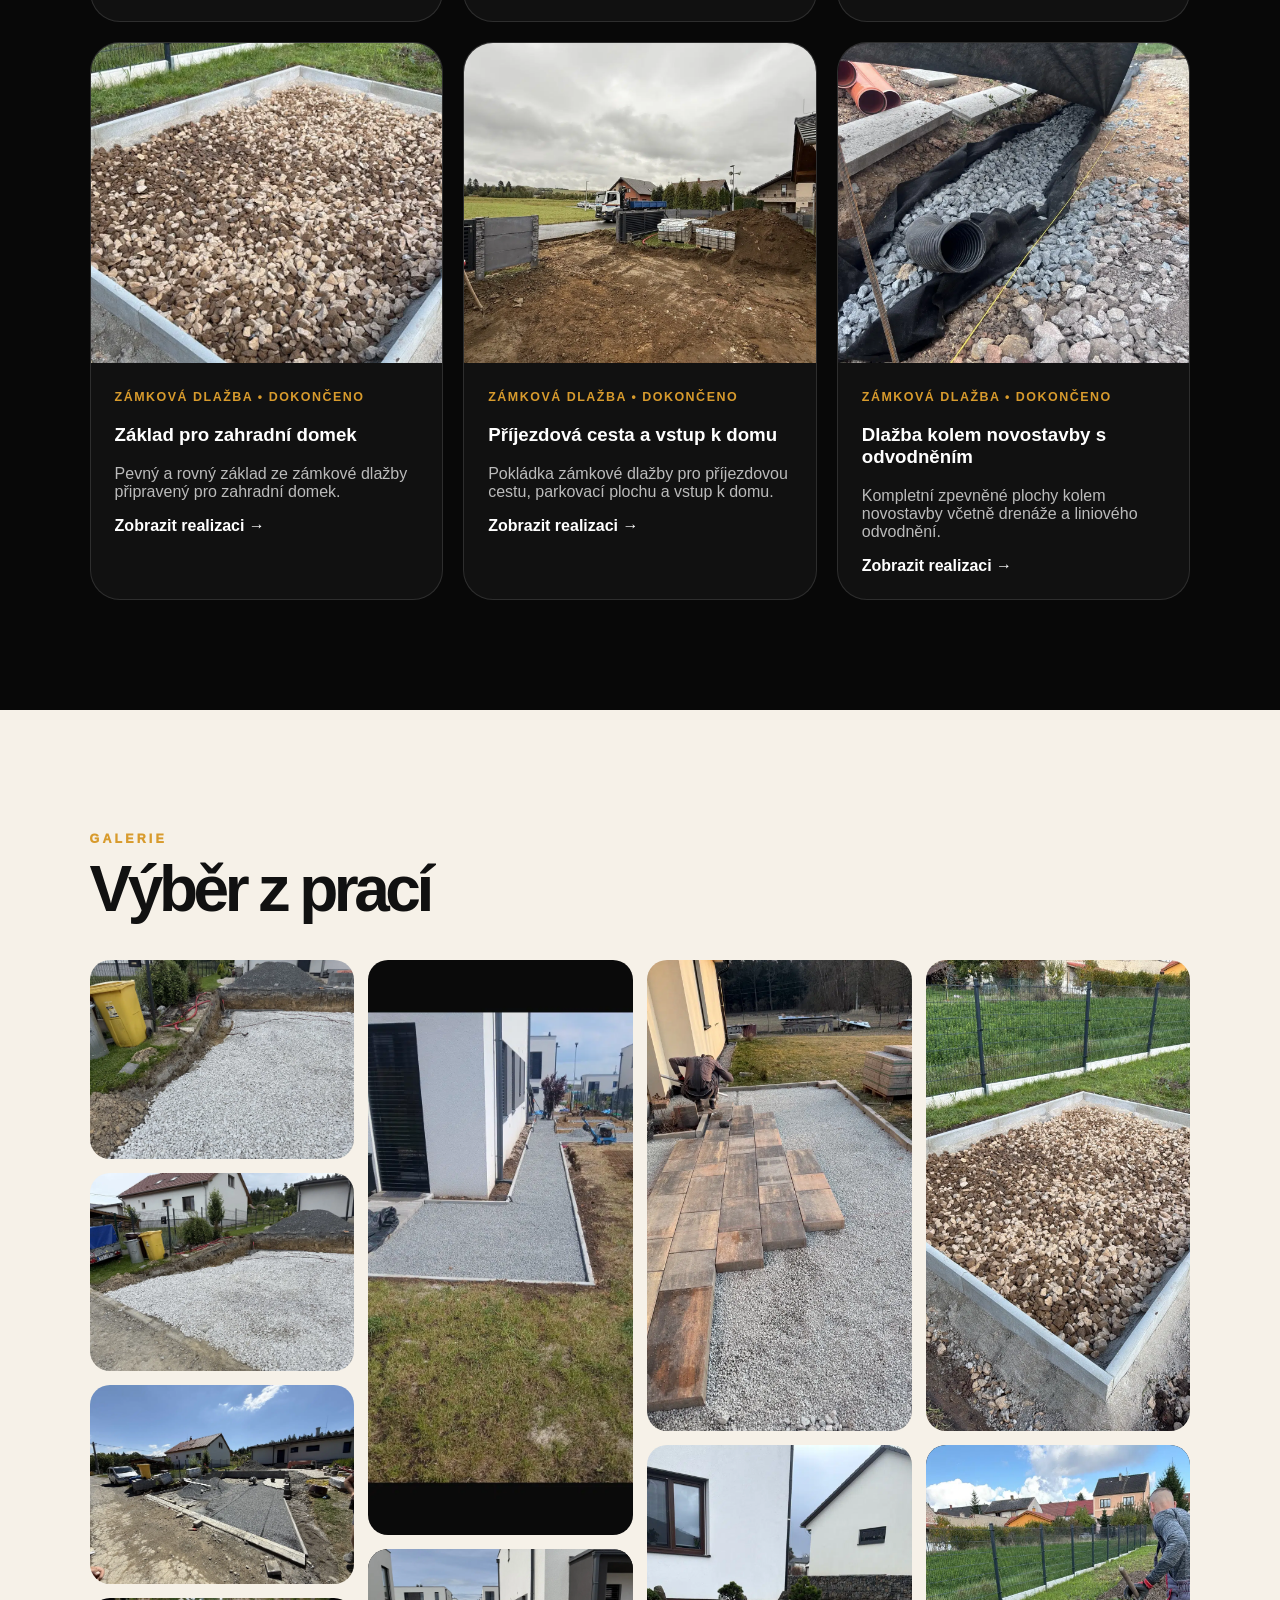
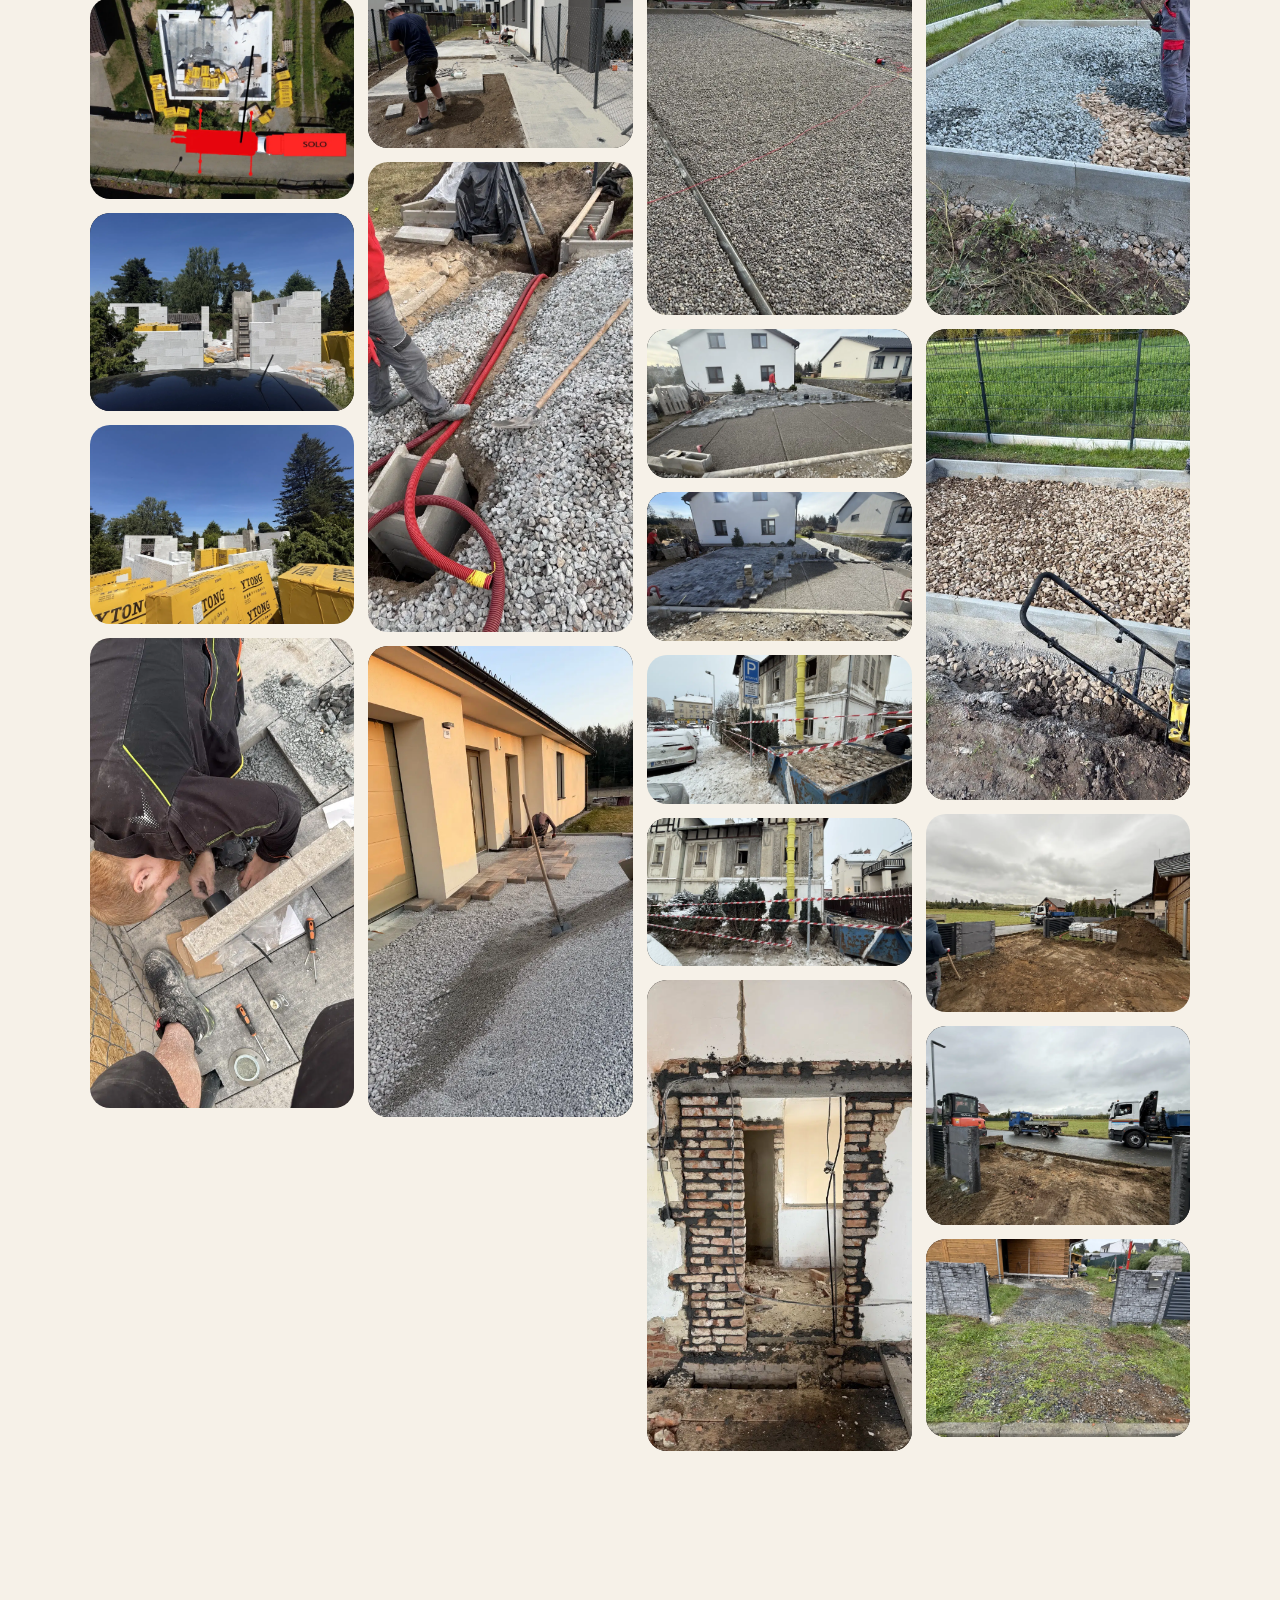
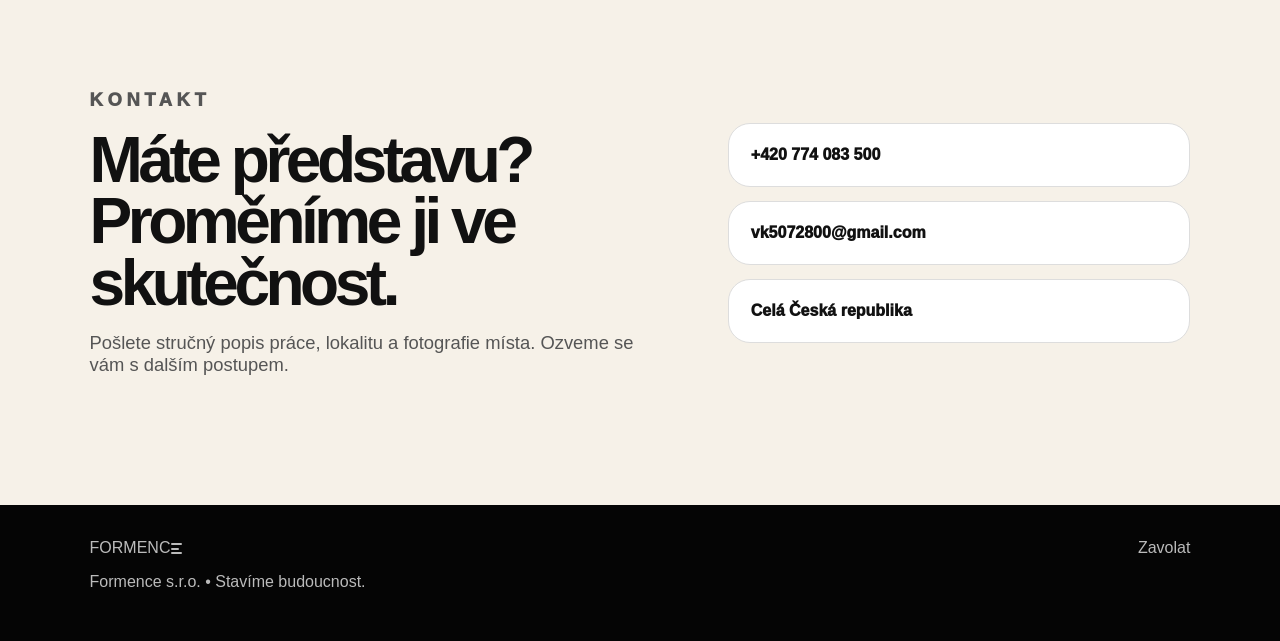
==== commit 441ac0ff: "Add files via upload" ====
--- a/index.html
+++ b/index.html
@@ -1,136 +1,32 @@
-<!doctype html>
-<html lang="cs">
-<head>
-  <meta charset="utf-8">
-  <meta name="viewport" content="width=device-width, initial-scale=1">
-  <title>Formence | Stavíme budoucnost</title>
-  <meta name="description" content="Formence s.r.o. — rekonstrukce, rodinné domy, zámková dlažba a stavební práce po celé České republice.">
-  <link rel="icon" href="logo.png">
-  <link rel="stylesheet" href="style.css">
-</head>
-<body>
-<header class="header">
-  <a class="brand" href="index.html" aria-label="Formence">
-    <img src="logo.png" alt="Formence logo">
-    <span class="brand-word">FORM<span class="e-bars"><i></i><i></i><i></i></span>NC<span class="e-bars"><i></i><i></i><i></i></span></span>
-  </a>
-
-  <button class="menu-btn" aria-label="Menu">☰</button>
-
-  <nav class="nav">
-    <a href="#realizace">Realizace</a>
-    <a href="#sluzby">Služby</a>
-    <a href="#kontakt">Kontakt</a>
-  </nav>
-
-  <a class="phone" href="tel:+420774083500">+420 774 083 500</a>
-</header>
-
-<main>
-  <section class="hero">
-    <div class="slides">
-      <img src="work-1.webp" alt="">
-      <img src="work-3.webp" alt="">
-      <img src="work-8.webp" alt="">
-      <img src="work-6.webp" alt="">
-    </div>
-    <div class="shade"></div>
-
-    <div class="hero-content">
-      <p class="area">Působíme po celé České republice</p>
-
-      <div class="hero-logo">
-        <img src="logo.png" alt="Formence logo">
-      </div>
-
-      <h1 class="hero-brand">FORM<span class="e-bars big"><i></i><i></i><i></i></span>NC<span class="e-bars big"><i></i><i></i><i></i></span></h1>
-      <h2>Stavíme budoucnost.</h2>
-      <p class="line">Rekonstrukce • Rodinné domy • Zámková dlažba</p>
-
-      <div class="actions">
-        <a class="btn gold" href="#kontakt">Nezávazná poptávka</a>
-        <a class="btn dark" href="tel:+420774083500">Zavolat</a>
-      </div>
-    </div>
-  </section>
-
-  <section class="intro">
-    <h2>Kvalita je vidět v každém detailu.</h2>
-    <p>Pomáháme majitelům rodinných domů s rekonstrukcemi, stavebními pracemi, venkovními úpravami a zámkovou dlažbou. Pracujeme po celé České republice.</p>
-  </section>
-
-  <section class="photo-row">
-    <img src="work-2.webp" alt="Pokládka dlažby">
-    <img src="work-4.webp" alt="Hotový dvůr">
-    <img src="work-7.webp" alt="Příjezdová cesta">
-  </section>
-
-  <section class="services" id="sluzby">
-    <p class="small">Služby</p>
-    <h2>Co pro vás můžeme vytvořit</h2>
-
-    <article class="service">
-      <img src="work-3.webp" alt="Rodinné domy">
-      <div>
-        <h3>Rodinné domy</h3>
-        <p>Stavební práce a realizace jednotlivých etap rodinných domů.</p>
-      </div>
-    </article>
-
-    <article class="service reverse">
-      <img src="work-8.webp" alt="Zámková dlažba">
-      <div>
-        <h3>Zámková dlažba</h3>
-        <p>Příjezdové cesty, chodníky, terasy, obrubníky a kvalitní podklad.</p>
-      </div>
-    </article>
-
-    <article class="service">
-      <img src="work-6.webp" alt="Rekonstrukce">
-      <div>
-        <h3>Rekonstrukce</h3>
-        <p>Rekonstrukce domů, dvorů a venkovních částí s důrazem na detail.</p>
-      </div>
-    </article>
-  </section>
-
-  <section class="projects" id="realizace">
-    <p class="small">Realizace</p>
-    <h2>Naše práce mluví za nás</h2>
-    <div class="grid">
-      <img src="work-1.webp" alt="">
-      <img src="work-2.webp" alt="">
-      <img src="work-3.webp" alt="">
-      <img src="work-4.webp" alt="">
-      <img src="work-5.webp" alt="">
-      <img src="work-6.webp" alt="">
-      <img src="work-7.webp" alt="">
-      <img src="work-8.webp" alt="">
-      <img src="work-9.webp" alt="">
-      <img src="work-10.webp" alt="">
-    </div>
-  </section>
-
-  <section class="contact" id="kontakt">
-    <div>
-      <p class="small">Kontakt</p>
-      <h2>Máte představu? Proměníme ji ve skutečnost.</h2>
-      <p>Pošlete stručný popis práce, lokalitu a fotografie místa. Ozveme se vám s dalším postupem.</p>
-    </div>
-    <div class="contact-box">
-      <a href="tel:+420774083500">+420 774 083 500</a>
-      <a href="mailto:vk5072800@gmail.com">vk5072800@gmail.com</a>
-      <span>Celá Česká republika</span>
-    </div>
-  </section>
-</main>
-
-<footer>
-  <strong>FORMENCE</strong>
-  <span>Formence s.r.o. • Stavíme budoucnost.</span>
-</footer>
-
-<a class="floating" href="tel:+420774083500">☎</a>
-<script src="script.js"></script>
-</body>
-</html>
+<!doctype html><html lang="cs"><head><meta charset="utf-8"><meta name="viewport" content="width=device-width, initial-scale=1"><title>Formence | Stavíme budoucnost</title><meta name="description" content="Formence s.r.o. — rekonstrukce, rodinné domy, zámková dlažba a stavební práce po celé České republice."><link rel="icon" href="images/logo.png"><link rel="stylesheet" href="style.css"></head><body><header class="header"><a class="brand" href="index.html"><img src="images/logo.png" alt="Formence logo"><span class="brand-word">FORMENC<span class="e-bars"><i></i><i></i><i></i></span></span></a><button class="menu-btn" aria-label="Menu">☰</button><nav class="nav"><a href="#realizace">Realizace</a><a href="#sluzby">Služby</a><a href="#kontakt">Kontakt</a></nav><a class="phone" href="tel:+420774083500">+420 774 083 500</a></header><main><section class="hero"><div class="slides"><img src="images/realizace-01/realizace-01-09.webp" alt=""><img src="images/realizace-02/realizace-02-03.webp" alt=""><img src="images/realizace-09/realizace-09-10.webp" alt=""><img src="images/realizace-03/realizace-03-04.webp" alt=""></div><div class="shade"></div><div class="hero-content"><p class="area">Působíme po celé České republice</p><img class="hero-logo" src="images/logo.png" alt="Formence logo"><h1><span class="hero-word">FORMENC<span class="e-bars"><i></i><i></i><i></i></span></span></h1><h2>Stavíme budoucnost.</h2><p class="line">Rekonstrukce • Rodinné domy • Zámková dlažba</p><div class="actions"><a class="btn gold" href="#kontakt">Nezávazná poptávka</a><a class="btn dark" href="tel:+420774083500">Zavolat</a></div></div></section><section class="intro"><h2>Kvalita je vidět v každém detailu.</h2><p>Pomáháme majitelům rodinných domů s rekonstrukcemi, stavebními pracemi, venkovními úpravami a zámkovou dlažbou. Každou realizaci ukazujeme poctivě — od přípravy až po hotový výsledek.</p></section><section class="section light" id="sluzby"><p class="small">Služby</p><h2>Co pro vás můžeme vytvořit</h2><div class="service-grid"><article><h3>Zámková dlažba</h3><p>Příjezdové cesty, chodníky, terasy, parkovací stání, obrubníky a precizní detaily.</p></article><article><h3>Rekonstrukce</h3><p>Demolice, stavební úpravy, překlady, příprava podlah a lití suché stěrky.</p></article><article><h3>Rodinné domy</h3><p>Stavební práce na rodinných domech a průběžné realizace jednotlivých etap.</p></article><article><h3>Venkovní úpravy</h3><p>Drenáže, odvodnění, kačírek, osvětlení, základy pro zahradní domky a okolí domu na klíč.</p></article></div></section><section class="section dark" id="realizace"><p class="small">Portfolio</p><h2>9 samostatných realizací</h2><p class="section-lead">Každá zakázka má vlastní stránku, popis prací a fotogalerii průběhu.</p><div class="projects-grid"><article class="project-card"><a href="realizace/realizace-01.html"><img src="images/realizace-01/realizace-01-01.webp" alt="Zámková dlažba u rodinného domu"><div class="project-card-content"><span>Zámková dlažba • Dokončeno</span><h3>Zámková dlažba u rodinného domu</h3><p>Kompletní realizace zámkové dlažby od přípravy podkladu po hotový výsledek.</p><strong>Zobrazit realizaci →</strong></div></a></article>
+<article class="project-card"><a href="realizace/realizace-02.html"><img src="images/realizace-02/realizace-02-01.webp" alt="Výstavba rodinného domu"><div class="project-card-content"><span>Rodinný dům • Probíhá</span><h3>Výstavba rodinného domu</h3><p>Průběh výstavby rodinného domu. Realizace je aktuálně ve výstavbě.</p><strong>Zobrazit realizaci →</strong></div></a></article>
+<article class="project-card"><a href="realizace/realizace-03.html"><img src="images/realizace-03/realizace-03-01.webp" alt="Venkovní úpravy domu na klíč"><div class="project-card-content"><span>Na klíč • Dokončeno</span><h3>Venkovní úpravy domu na klíč</h3><p>Kompletní dokončení okolí domu včetně zámkové dlažby a venkovního osvětlení.</p><strong>Zobrazit realizaci →</strong></div></a></article>
+<article class="project-card"><a href="realizace/realizace-04.html"><img src="images/realizace-04/realizace-04-01.webp" alt="Zámková dlažba s přípravou pro posuvnou bránu"><div class="project-card-content"><span>Zámková dlažba • Dokončeno</span><h3>Zámková dlažba s přípravou pro posuvnou bránu</h3><p>Realizace zámkové dlažby včetně chrániček pro elektroinstalaci k elektrické posuvné bráně.</p><strong>Zobrazit realizaci →</strong></div></a></article>
+<article class="project-card"><a href="realizace/realizace-05.html"><img src="images/realizace-05/realizace-05-01.webp" alt="Velkoplošná zámková dlažba"><div class="project-card-content"><span>Zámková dlažba • Dokončeno</span><h3>Velkoplošná zámková dlažba</h3><p>Realizace větší zpevněné plochy se zámkovou dlažbou a přesným dokončením detailů.</p><strong>Zobrazit realizaci →</strong></div></a></article>
+<article class="project-card"><a href="realizace/realizace-06.html"><img src="images/realizace-06/realizace-06-01.webp" alt="Rekonstrukce rodinného domu a suchá stěrka"><div class="project-card-content"><span>Rekonstrukce • Dokončeno</span><h3>Rekonstrukce rodinného domu a suchá stěrka</h3><p>Rekonstrukční práce včetně demolice, montáže překladů, odvozu suti a lití suché stěrky.</p><strong>Zobrazit realizaci →</strong></div></a></article>
+<article class="project-card"><a href="realizace/realizace-07.html"><img src="images/realizace-07/realizace-07-01.webp" alt="Základ pro zahradní domek"><div class="project-card-content"><span>Zámková dlažba • Dokončeno</span><h3>Základ pro zahradní domek</h3><p>Pevný a rovný základ ze zámkové dlažby připravený pro zahradní domek.</p><strong>Zobrazit realizaci →</strong></div></a></article>
+<article class="project-card"><a href="realizace/realizace-08.html"><img src="images/realizace-08/realizace-08-01.webp" alt="Příjezdová cesta a vstup k domu"><div class="project-card-content"><span>Zámková dlažba • Dokončeno</span><h3>Příjezdová cesta a vstup k domu</h3><p>Pokládka zámkové dlažby pro příjezdovou cestu, parkovací plochu a vstup k domu.</p><strong>Zobrazit realizaci →</strong></div></a></article>
+<article class="project-card"><a href="realizace/realizace-09.html"><img src="images/realizace-09/realizace-09-01.webp" alt="Dlažba kolem novostavby s odvodněním"><div class="project-card-content"><span>Zámková dlažba • Dokončeno</span><h3>Dlažba kolem novostavby s odvodněním</h3><p>Kompletní zpevněné plochy kolem novostavby včetně drenáže a liniového odvodnění.</p><strong>Zobrazit realizaci →</strong></div></a></article></div></section><section class="section light"><p class="small">Galerie</p><h2>Výběr z prací</h2><div class="gallery"><a href="images/realizace-01/realizace-01-01.webp" class="gallery-item"><img src="images/realizace-01/realizace-01-01.webp" alt="Zámková dlažba u rodinného domu"></a>
+<a href="images/realizace-01/realizace-01-02.webp" class="gallery-item"><img src="images/realizace-01/realizace-01-02.webp" alt="Zámková dlažba u rodinného domu"></a>
+<a href="images/realizace-01/realizace-01-03.webp" class="gallery-item"><img src="images/realizace-01/realizace-01-03.webp" alt="Zámková dlažba u rodinného domu"></a>
+<a href="images/realizace-02/realizace-02-01.webp" class="gallery-item"><img src="images/realizace-02/realizace-02-01.webp" alt="Výstavba rodinného domu"></a>
+<a href="images/realizace-02/realizace-02-02.webp" class="gallery-item"><img src="images/realizace-02/realizace-02-02.webp" alt="Výstavba rodinného domu"></a>
+<a href="images/realizace-02/realizace-02-03.webp" class="gallery-item"><img src="images/realizace-02/realizace-02-03.webp" alt="Výstavba rodinného domu"></a>
+<a href="images/realizace-03/realizace-03-01.webp" class="gallery-item"><img src="images/realizace-03/realizace-03-01.webp" alt="Venkovní úpravy domu na klíč"></a>
+<a href="images/realizace-03/realizace-03-02.webp" class="gallery-item"><img src="images/realizace-03/realizace-03-02.webp" alt="Venkovní úpravy domu na klíč"></a>
+<a href="images/realizace-03/realizace-03-03.webp" class="gallery-item"><img src="images/realizace-03/realizace-03-03.webp" alt="Venkovní úpravy domu na klíč"></a>
+<a href="images/realizace-04/realizace-04-01.webp" class="gallery-item"><img src="images/realizace-04/realizace-04-01.webp" alt="Zámková dlažba s přípravou pro posuvnou bránu"></a>
+<a href="images/realizace-04/realizace-04-02.webp" class="gallery-item"><img src="images/realizace-04/realizace-04-02.webp" alt="Zámková dlažba s přípravou pro posuvnou bránu"></a>
+<a href="images/realizace-04/realizace-04-03.webp" class="gallery-item"><img src="images/realizace-04/realizace-04-03.webp" alt="Zámková dlažba s přípravou pro posuvnou bránu"></a>
+<a href="images/realizace-05/realizace-05-01.webp" class="gallery-item"><img src="images/realizace-05/realizace-05-01.webp" alt="Velkoplošná zámková dlažba"></a>
+<a href="images/realizace-05/realizace-05-02.webp" class="gallery-item"><img src="images/realizace-05/realizace-05-02.webp" alt="Velkoplošná zámková dlažba"></a>
+<a href="images/realizace-05/realizace-05-03.webp" class="gallery-item"><img src="images/realizace-05/realizace-05-03.webp" alt="Velkoplošná zámková dlažba"></a>
+<a href="images/realizace-06/realizace-06-01.webp" class="gallery-item"><img src="images/realizace-06/realizace-06-01.webp" alt="Rekonstrukce rodinného domu a suchá stěrka"></a>
+<a href="images/realizace-06/realizace-06-02.webp" class="gallery-item"><img src="images/realizace-06/realizace-06-02.webp" alt="Rekonstrukce rodinného domu a suchá stěrka"></a>
+<a href="images/realizace-06/realizace-06-03.webp" class="gallery-item"><img src="images/realizace-06/realizace-06-03.webp" alt="Rekonstrukce rodinného domu a suchá stěrka"></a>
+<a href="images/realizace-07/realizace-07-01.webp" class="gallery-item"><img src="images/realizace-07/realizace-07-01.webp" alt="Základ pro zahradní domek"></a>
+<a href="images/realizace-07/realizace-07-02.webp" class="gallery-item"><img src="images/realizace-07/realizace-07-02.webp" alt="Základ pro zahradní domek"></a>
+<a href="images/realizace-07/realizace-07-03.webp" class="gallery-item"><img src="images/realizace-07/realizace-07-03.webp" alt="Základ pro zahradní domek"></a>
+<a href="images/realizace-08/realizace-08-01.webp" class="gallery-item"><img src="images/realizace-08/realizace-08-01.webp" alt="Příjezdová cesta a vstup k domu"></a>
+<a href="images/realizace-08/realizace-08-02.webp" class="gallery-item"><img src="images/realizace-08/realizace-08-02.webp" alt="Příjezdová cesta a vstup k domu"></a>
+<a href="images/realizace-08/realizace-08-03.webp" class="gallery-item"><img src="images/realizace-08/realizace-08-03.webp" alt="Příjezdová cesta a vstup k domu"></a></div></section><section class="contact" id="kontakt"><div><p class="small">Kontakt</p><h2>Máte představu? Proměníme ji ve skutečnost.</h2><p>Pošlete stručný popis práce, lokalitu a fotografie místa. Ozveme se vám s dalším postupem.</p></div><div class="contact-box"><a href="tel:+420774083500">+420 774 083 500</a><a href="mailto:vk5072800@gmail.com">vk5072800@gmail.com</a><span>Celá Česká republika</span></div></section></main><footer><div><span class="footer-word">FORMENC<span class="e-bars"><i></i><i></i><i></i></span></span><p>Formence s.r.o. • Stavíme budoucnost.</p></div><a href="tel:+420774083500">Zavolat</a></footer><a class="floating" href="tel:+420774083500">☎</a><div class="lightbox"><button>×</button><img src="" alt=""></div><script src="script.js"></script></body></html>
--- a/style.css
+++ b/style.css
@@ -1 +1,2 @@
-*{box-sizing:border-box}html{scroll-behavior:smooth}body{margin:0;font-family:Inter,Manrope,Arial,sans-serif;color:#111;background:#f6f1e8}a{text-decoration:none;color:inherit}img{display:block;max-width:100%}.header{position:fixed;top:0;left:0;right:0;z-index:10;height:86px;display:flex;align-items:center;justify-content:space-between;padding:0 6vw;color:#fff;background:linear-gradient(to bottom,rgba(0,0,0,.72),transparent);transition:.25s}.header.scrolled{background:rgba(10,10,10,.92);backdrop-filter:blur(16px)}.brand{display:flex;align-items:center;gap:14px;font-weight:950;letter-spacing:.13em}.brand img{width:46px;height:46px;object-fit:contain;background:#fff;border-radius:12px;padding:3px}.brand-word{display:flex;align-items:center;gap:.02em}.e-bars{display:inline-flex;flex-direction:column;justify-content:center;gap:.14em;width:.72em;height:.78em;margin:0 .03em;vertical-align:middle}.e-bars i{display:block;height:.13em;width:100%;background:currentColor;border-radius:999px}.e-bars i:nth-child(2){width:72%}.e-bars.big{color:#d89b2d;width:.66em;height:.72em;gap:.11em;margin:0 .015em}.nav{display:flex;gap:34px;font-weight:800}.nav a:hover{color:#d89b2d}.phone{font-weight:900}.menu-btn{display:none;background:none;border:0;color:#fff;font-size:32px}.hero{position:relative;height:100vh;min-height:720px;display:grid;place-items:center;text-align:center;color:#fff;overflow:hidden}.slides{position:absolute;inset:0}.slides img{position:absolute;inset:0;width:100%;height:100%;object-fit:cover;opacity:0;transform:scale(1.08);animation:fade 24s infinite}.slides img:nth-child(2){animation-delay:6s}.slides img:nth-child(3){animation-delay:12s}.slides img:nth-child(4){animation-delay:18s}@keyframes fade{0%,100%{opacity:0;transform:scale(1.08)}8%,25%{opacity:1;transform:scale(1.15)}33%{opacity:0;transform:scale(1.17)}}.shade{position:absolute;inset:0;background:radial-gradient(circle,rgba(0,0,0,.18),rgba(0,0,0,.72)),linear-gradient(to bottom,rgba(0,0,0,.25),rgba(0,0,0,.82))}.hero-content{position:relative;z-index:2;padding:20px;animation:up 1.1s ease both}@keyframes up{from{opacity:0;transform:translateY(24px)}to{opacity:1;transform:none}}.area,.small{text-transform:uppercase;letter-spacing:.25em;color:#d89b2d;font-size:.78rem;font-weight:950}.hero-logo{display:flex;justify-content:center;margin:0 auto 24px}.hero-logo img{width:128px;height:128px;object-fit:contain;background:rgba(255,255,255,.94);border-radius:28px;padding:6px;box-shadow:0 20px 60px rgba(0,0,0,.35)}.hero-brand{font-size:clamp(4.2rem,13vw,13rem);line-height:.78;margin:0;font-weight:950;letter-spacing:.03em;display:flex;justify-content:center;align-items:center}.hero h2{font-size:clamp(1.9rem,4vw,4.5rem);margin:26px 0 10px}.line{font-size:clamp(1rem,2vw,1.35rem);margin:0 0 34px}.actions{display:flex;gap:14px;justify-content:center;flex-wrap:wrap}.btn{border-radius:999px;padding:16px 26px;font-weight:950;border:1px solid rgba(255,255,255,.36)}.btn.gold{background:#d89b2d;color:#111;border-color:#d89b2d}.btn.dark{background:rgba(0,0,0,.18);color:#fff}.intro{display:grid;grid-template-columns:1.1fr .9fr;gap:60px;align-items:end;padding:110px 7vw}.intro h2,.services h2,.projects h2,.contact h2{font-size:clamp(2.5rem,5vw,6rem);line-height:.96;letter-spacing:-.07em;margin:0}.intro p,.contact p{font-size:1.15rem;color:#555}.photo-row{display:grid;grid-template-columns:repeat(3,1fr);gap:1px;background:#111}.photo-row img{width:100%;height:520px;object-fit:cover}.services{padding:110px 7vw;background:#fff}.service{display:grid;grid-template-columns:.95fr 1.05fr;gap:50px;align-items:center;padding:38px 0;border-top:1px solid #ddd}.service.reverse img{order:2}.service img{height:430px;width:100%;object-fit:cover;border-radius:32px}.service h3{font-size:clamp(2.2rem,4.5vw,5rem);line-height:1;margin:0 0 18px}.service p{font-size:1.13rem;color:#555;max-width:650px}.projects{padding:110px 7vw;background:#080808;color:#fff}.grid{display:grid;grid-template-columns:repeat(4,1fr);gap:12px}.grid img{height:300px;width:100%;object-fit:cover;border-radius:20px}.grid img:first-child{grid-column:span 2;grid-row:span 2;height:612px}.contact{display:grid;grid-template-columns:1fr .8fr;gap:60px;align-items:center;padding:110px 7vw;background:#f6f1e8}.contact-box{display:grid;gap:14px}.contact-box a,.contact-box span{padding:22px;border-radius:22px;background:#fff;border:1px solid #ddd;font-weight:950}footer{display:flex;justify-content:space-between;gap:20px;padding:34px 7vw;background:#050505;color:#bbb}footer strong{color:#fff;letter-spacing:.14em}.floating{position:fixed;right:22px;bottom:22px;width:62px;height:62px;border-radius:50%;display:grid;place-items:center;background:#d89b2d;color:#111;font-size:24px;z-index:20}@media(max-width:900px){.menu-btn{display:block}.phone{display:none}.nav{display:none;position:absolute;top:82px;left:18px;right:18px;flex-direction:column;background:#111;border-radius:22px;padding:20px}.nav.open{display:flex}.intro,.service,.contact{grid-template-columns:1fr}.service.reverse img{order:0}.photo-row,.grid{grid-template-columns:1fr}.grid img,.grid img:first-child{grid-column:auto;grid-row:auto;height:320px}.hero-brand{font-size:clamp(3.4rem,16vw,7rem)}.brand img{width:42px;height:42px}.brand-word{font-size:.9rem}}@media(max-width:560px){.header{height:74px;padding:0 18px}.hero{min-height:690px}.hero-logo img{width:104px;height:104px}.actions .btn{width:100%}.intro,.services,.projects,.contact{padding:80px 18px}.photo-row img,.service img{height:320px}footer{display:block}.brand-word{display:none}}+*{box-sizing:border-box}html{scroll-behavior:smooth}body{margin:0;font-family:Inter,Manrope,Arial,sans-serif;color:#111;background:#f6f1e8}a{text-decoration:none;color:inherit}img{display:block;max-width:100%}.header{position:fixed;top:0;left:0;right:0;z-index:10;height:86px;display:flex;align-items:center;justify-content:space-between;padding:0 6vw;color:#fff;background:linear-gradient(to bottom,rgba(0,0,0,.72),transparent);transition:.25s}.header.scrolled{background:rgba(10,10,10,.92);backdrop-filter:blur(16px)}.brand{display:flex;align-items:center;gap:14px;font-weight:950;letter-spacing:.13em}.brand img{width:46px;height:46px;object-fit:contain;background:#fff;border-radius:12px;padding:3px}.brand-word{display:flex;align-items:center;gap:.02em}.e-bars{display:inline-flex;flex-direction:column;justify-content:center;gap:.14em;width:.72em;height:.78em;margin:0 .03em;vertical-align:middle}.e-bars i{display:block;height:.13em;width:100%;background:currentColor;border-radius:999px}.e-bars i:nth-child(2){width:72%}.e-bars.big{color:#d89b2d;width:.66em;height:.72em;gap:.11em;margin:0 .015em}.nav{display:flex;gap:34px;font-weight:800}.nav a:hover{color:#d89b2d}.phone{font-weight:900}.menu-btn{display:none;background:none;border:0;color:#fff;font-size:32px}.hero{position:relative;height:100vh;min-height:720px;display:grid;place-items:center;text-align:center;color:#fff;overflow:hidden}.slides{position:absolute;inset:0}.slides img{position:absolute;inset:0;width:100%;height:100%;object-fit:cover;opacity:0;transform:scale(1.08);animation:fade 24s infinite}.slides img:nth-child(2){animation-delay:6s}.slides img:nth-child(3){animation-delay:12s}.slides img:nth-child(4){animation-delay:18s}@keyframes fade{0%,100%{opacity:0;transform:scale(1.08)}8%,25%{opacity:1;transform:scale(1.15)}33%{opacity:0;transform:scale(1.17)}}.shade{position:absolute;inset:0;background:radial-gradient(circle,rgba(0,0,0,.18),rgba(0,0,0,.72)),linear-gradient(to bottom,rgba(0,0,0,.25),rgba(0,0,0,.82))}.hero-content{position:relative;z-index:2;padding:20px;animation:up 1.1s ease both}@keyframes up{from{opacity:0;transform:translateY(24px)}to{opacity:1;transform:none}}.area,.small{text-transform:uppercase;letter-spacing:.25em;color:#d89b2d;font-size:.78rem;font-weight:950}.hero-logo{display:flex;justify-content:center;margin:0 auto 24px}.hero-logo img{width:128px;height:128px;object-fit:contain;background:rgba(255,255,255,.94);border-radius:28px;padding:6px;box-shadow:0 20px 60px rgba(0,0,0,.35)}.hero-brand{font-size:clamp(4.2rem,13vw,13rem);line-height:.78;margin:0;font-weight:950;letter-spacing:.03em;display:flex;justify-content:center;align-items:center}.hero h2{font-size:clamp(1.9rem,4vw,4.5rem);margin:26px 0 10px}.line{font-size:clamp(1rem,2vw,1.35rem);margin:0 0 34px}.actions{display:flex;gap:14px;justify-content:center;flex-wrap:wrap}.btn{border-radius:999px;padding:16px 26px;font-weight:950;border:1px solid rgba(255,255,255,.36)}.btn.gold{background:#d89b2d;color:#111;border-color:#d89b2d}.btn.dark{background:rgba(0,0,0,.18);color:#fff}.intro{display:grid;grid-template-columns:1.1fr .9fr;gap:60px;align-items:end;padding:110px 7vw}.intro h2,.services h2,.projects h2,.contact h2{font-size:clamp(2.5rem,5vw,6rem);line-height:.96;letter-spacing:-.07em;margin:0}.intro p,.contact p{font-size:1.15rem;color:#555}.photo-row{display:grid;grid-template-columns:repeat(3,1fr);gap:1px;background:#111}.photo-row img{width:100%;height:520px;object-fit:cover}.services{padding:110px 7vw;background:#fff}.service{display:grid;grid-template-columns:.95fr 1.05fr;gap:50px;align-items:center;padding:38px 0;border-top:1px solid #ddd}.service.reverse img{order:2}.service img{height:430px;width:100%;object-fit:cover;border-radius:32px}.service h3{font-size:clamp(2.2rem,4.5vw,5rem);line-height:1;margin:0 0 18px}.service p{font-size:1.13rem;color:#555;max-width:650px}.projects{padding:110px 7vw;background:#080808;color:#fff}.grid{display:grid;grid-template-columns:repeat(4,1fr);gap:12px}.grid img{height:300px;width:100%;object-fit:cover;border-radius:20px}.grid img:first-child{grid-column:span 2;grid-row:span 2;height:612px}.contact{display:grid;grid-template-columns:1fr .8fr;gap:60px;align-items:center;padding:110px 7vw;background:#f6f1e8}.contact-box{display:grid;gap:14px}.contact-box a,.contact-box span{padding:22px;border-radius:22px;background:#fff;border:1px solid #ddd;font-weight:950}footer{display:flex;justify-content:space-between;gap:20px;padding:34px 7vw;background:#050505;color:#bbb}footer strong{color:#fff;letter-spacing:.14em}.floating{position:fixed;right:22px;bottom:22px;width:62px;height:62px;border-radius:50%;display:grid;place-items:center;background:#d89b2d;color:#111;font-size:24px;z-index:20}@media(max-width:900px){.menu-btn{display:block}.phone{display:none}.nav{display:none;position:absolute;top:82px;left:18px;right:18px;flex-direction:column;background:#111;border-radius:22px;padding:20px}.nav.open{display:flex}.intro,.service,.contact{grid-template-columns:1fr}.service.reverse img{order:0}.photo-row,.grid{grid-template-columns:1fr}.grid img,.grid img:first-child{grid-column:auto;grid-row:auto;height:320px}.hero-brand{font-size:clamp(3.4rem,16vw,7rem)}.brand img{width:42px;height:42px}.brand-word{font-size:.9rem}}@media(max-width:560px){.header{height:74px;padding:0 18px}.hero{min-height:690px}.hero-logo img{width:104px;height:104px}.actions .btn{width:100%}.intro,.services,.projects,.contact{padding:80px 18px}.photo-row img,.service img{height:320px}footer{display:block}.brand-word{display:none}}
+.section{padding:110px 7vw}.light{background:#f6f1e8;color:#111}.dark{background:#080808;color:#fff}.section h2,.project-detail h2,.project-hero h1{font-size:clamp(2.5rem,5vw,6rem);line-height:.96;letter-spacing:-.07em;margin:0}.section-lead{color:#bbb;font-size:1.15rem}.service-grid{display:grid;grid-template-columns:repeat(4,1fr);gap:18px;margin-top:42px}.service-grid article{background:#fff;border:1px solid #ddd;border-radius:28px;padding:28px}.projects-grid{display:grid;grid-template-columns:repeat(3,1fr);gap:20px;margin-top:42px}.project-card a{display:block;background:#111;border:1px solid rgba(255,255,255,.12);border-radius:30px;overflow:hidden;height:100%}.project-card img{height:320px;width:100%;object-fit:cover}.project-card-content{padding:24px}.project-card span{color:#d89b2d;font-size:.78rem;text-transform:uppercase;letter-spacing:.12em;font-weight:900}.project-card p{color:#bbb}.gallery{columns:4 230px;column-gap:14px;margin-top:40px}.gallery-item{display:block;margin:0 0 14px;border-radius:20px;overflow:hidden;background:#111}.gallery img{width:100%;break-inside:avoid}.project-page{padding-top:86px}.project-hero{position:relative;min-height:72vh;display:grid;align-items:end;color:#fff;padding:140px 7vw 80px;overflow:hidden}.project-hero>img{position:absolute;inset:0;width:100%;height:100%;object-fit:cover}.project-hero>div:not(.shade){position:relative;z-index:2;max-width:1050px}.project-hero p{font-size:1.2rem;color:#eee;max-width:760px}.status-note{background:rgba(216,155,45,.16);border:1px solid rgba(216,155,45,.45);padding:16px 18px;border-radius:16px}.project-detail{display:grid;grid-template-columns:.9fr 1.1fr;gap:60px;padding:110px 7vw;background:#f6f1e8}.scope-list{list-style:none;margin:0;padding:0}.scope-list li{padding:16px 0;border-bottom:1px solid #ddd;font-weight:800}.scope-list li:before{content:"✓";color:#d89b2d;margin-right:12px}.process-section{padding:90px 7vw;background:#111;color:#fff}.process-line{display:grid;grid-template-columns:repeat(5,1fr);gap:14px;margin-top:34px}.process-line div{border:1px solid rgba(255,255,255,.12);border-radius:24px;padding:22px;background:rgba(255,255,255,.05)}.process-line span{display:block;color:#d89b2d;font-weight:950;margin-bottom:18px}.project-nav{display:flex;justify-content:space-between;gap:16px;padding:40px 7vw;background:#fff}.project-nav a{font-weight:900}.lightbox{position:fixed;inset:0;z-index:100;display:none;place-items:center;background:rgba(0,0,0,.92);padding:24px}.lightbox.open{display:grid}.lightbox img{max-width:94vw;max-height:88vh;border-radius:18px}.lightbox button{position:absolute;top:20px;right:30px;border:0;background:none;color:#fff;font-size:48px;cursor:pointer}@media(max-width:1000px){.service-grid,.projects-grid{grid-template-columns:repeat(2,1fr)}.process-line{grid-template-columns:repeat(2,1fr)}.project-detail{grid-template-columns:1fr}}@media(max-width:620px){.service-grid,.projects-grid,.process-line{grid-template-columns:1fr}.project-card img{height:260px}.project-hero{padding:120px 18px 70px}.project-nav{flex-direction:column;padding:30px 18px}}
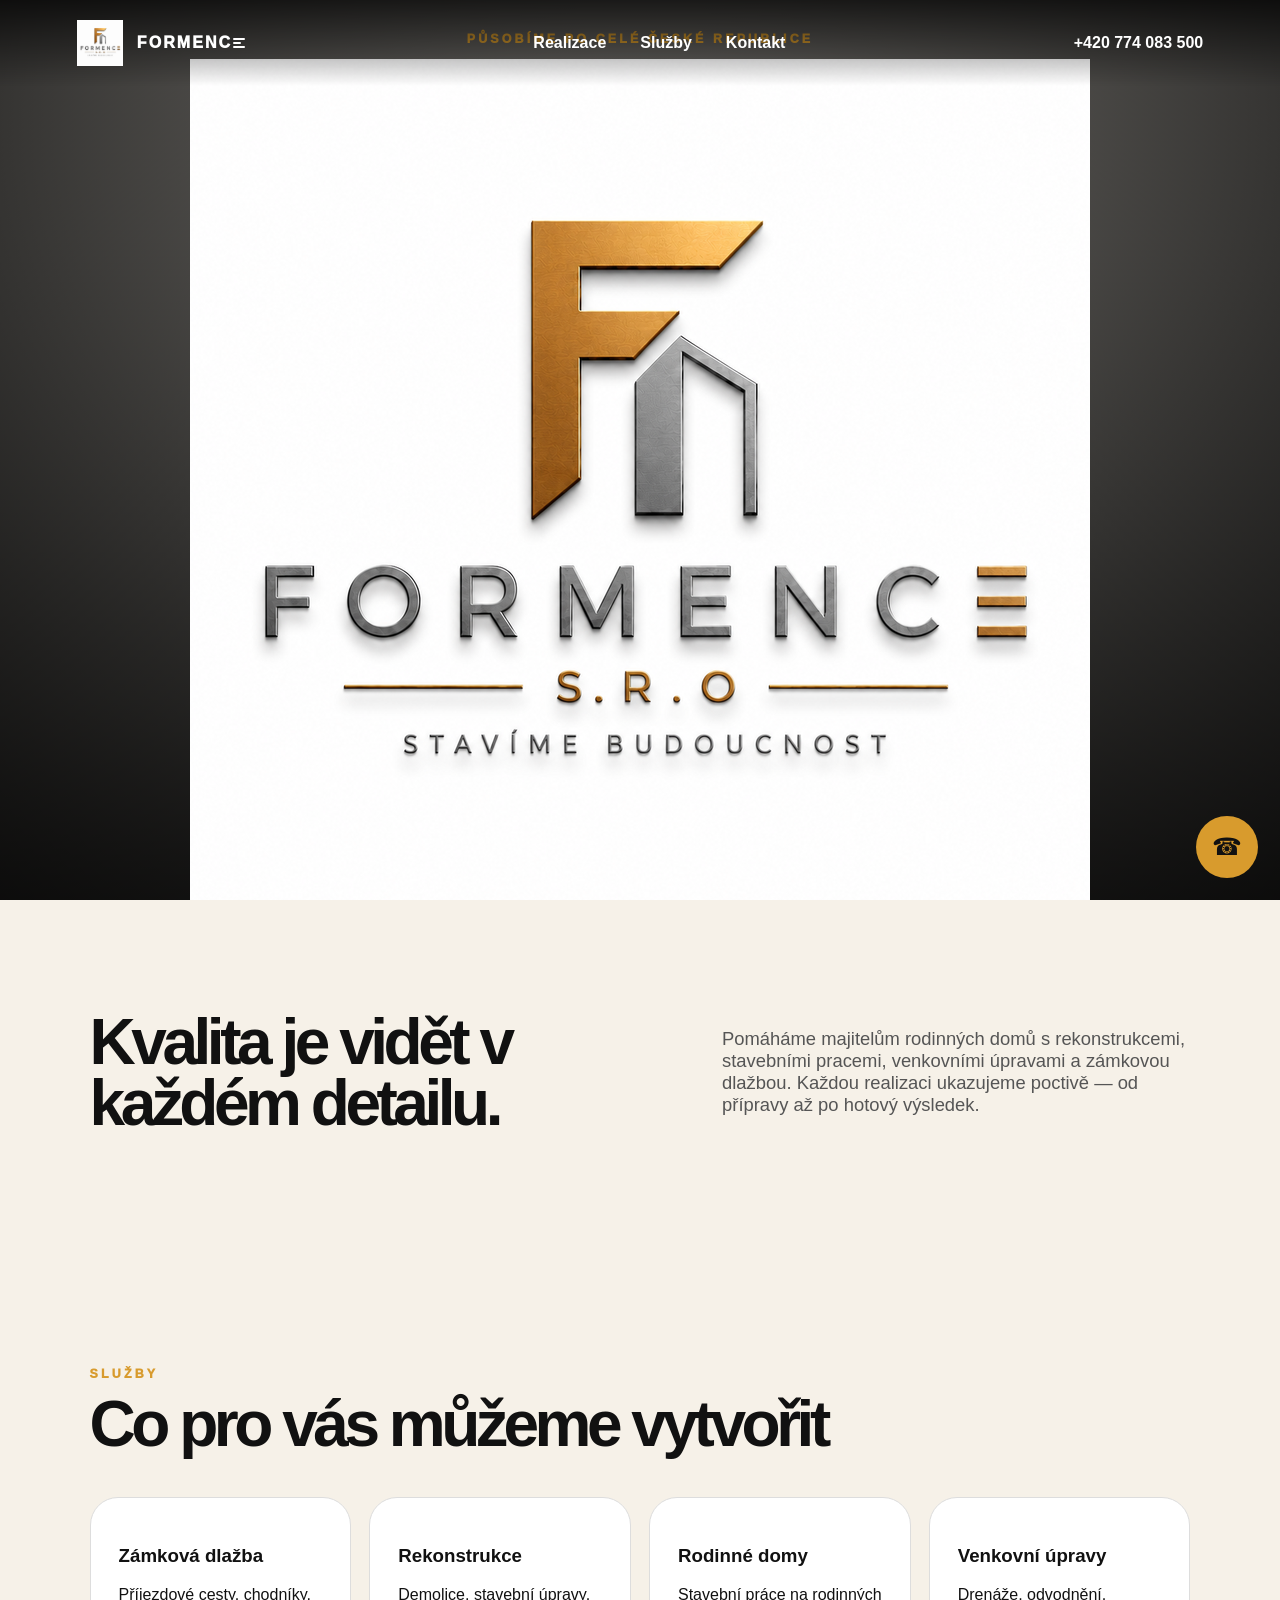
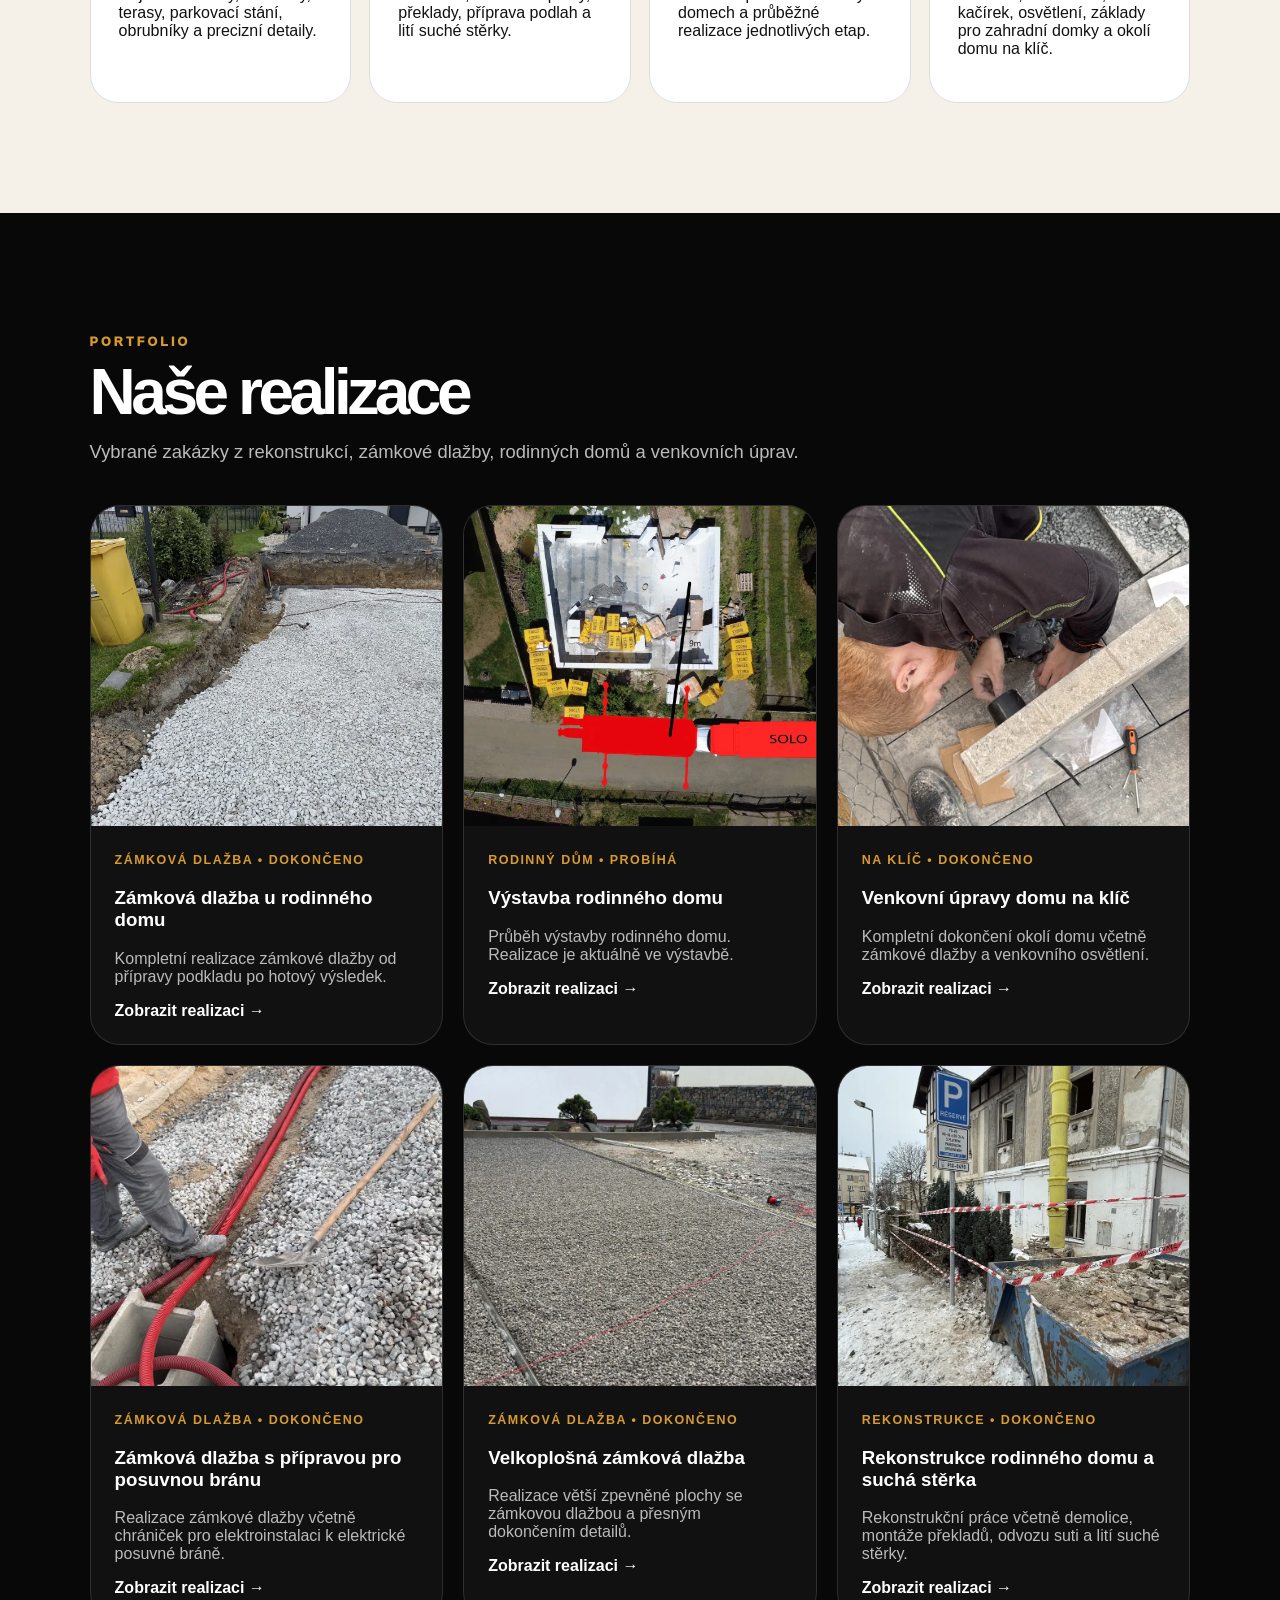
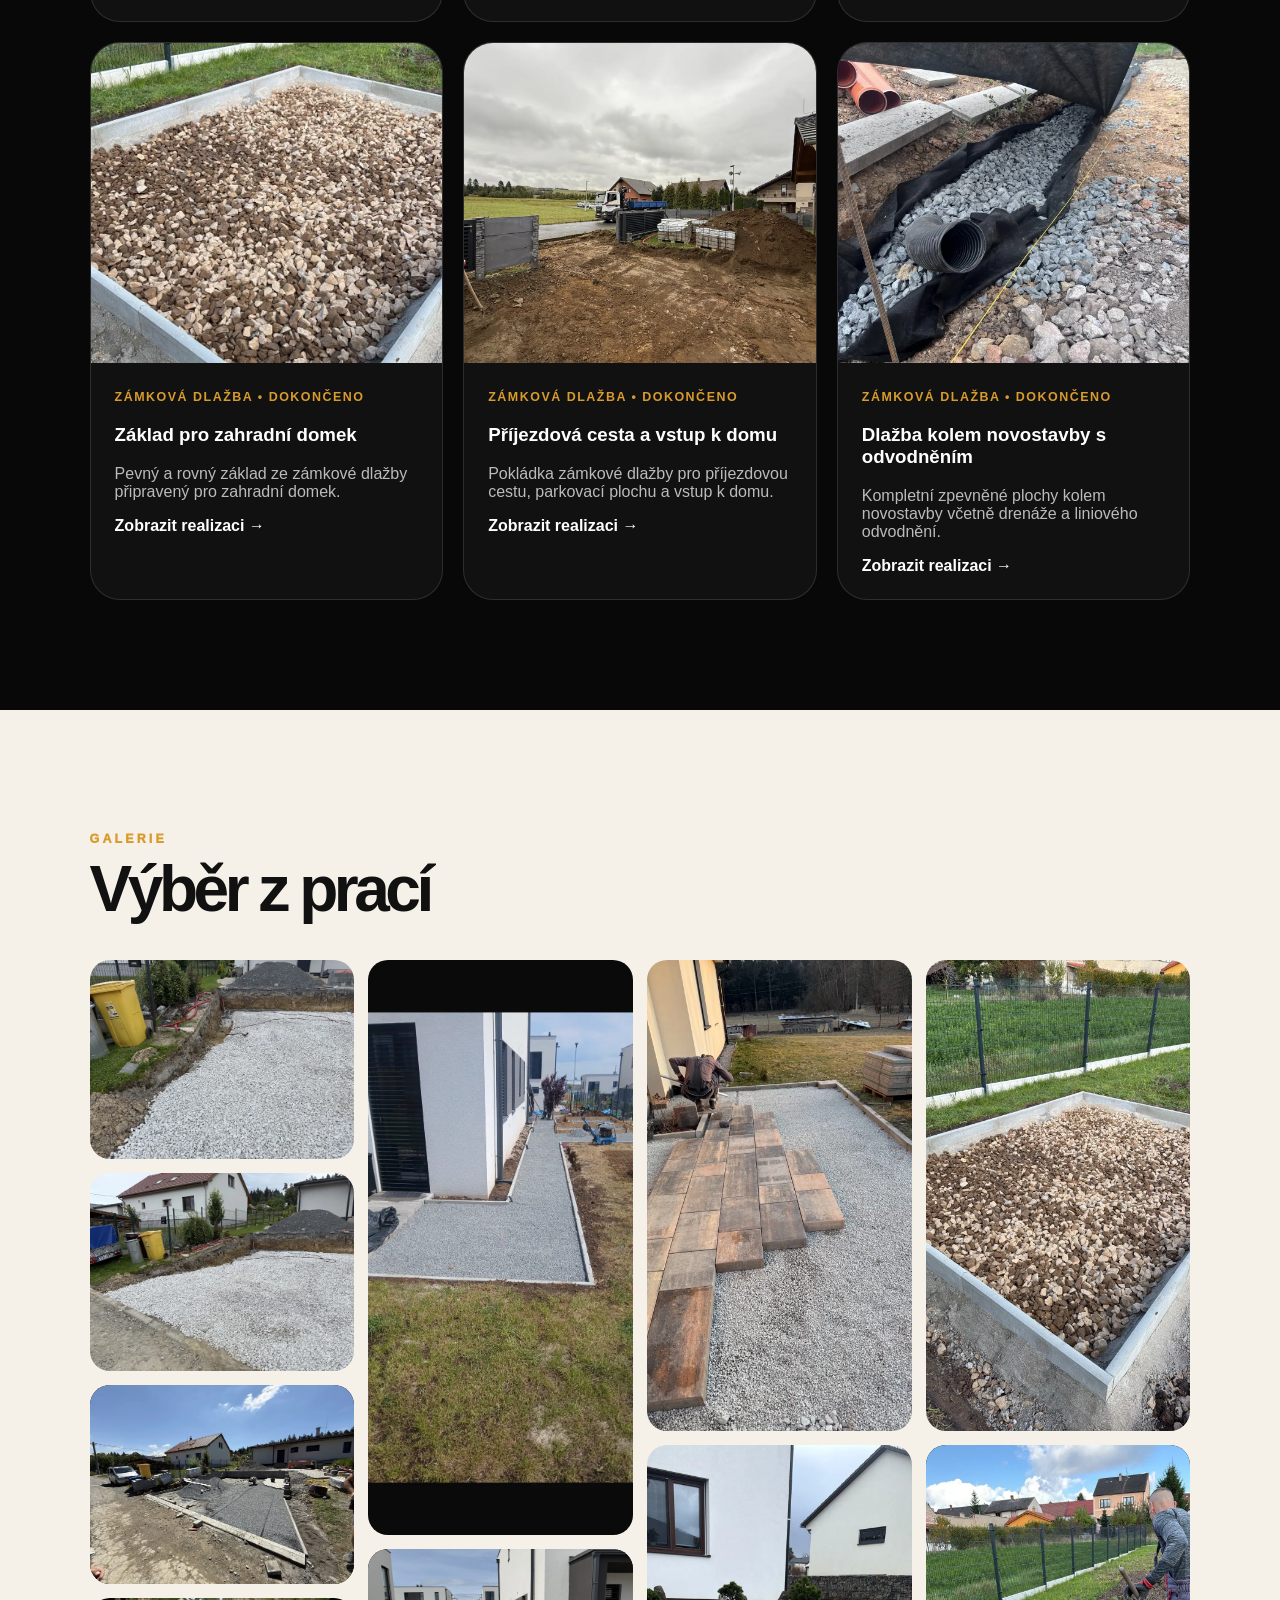
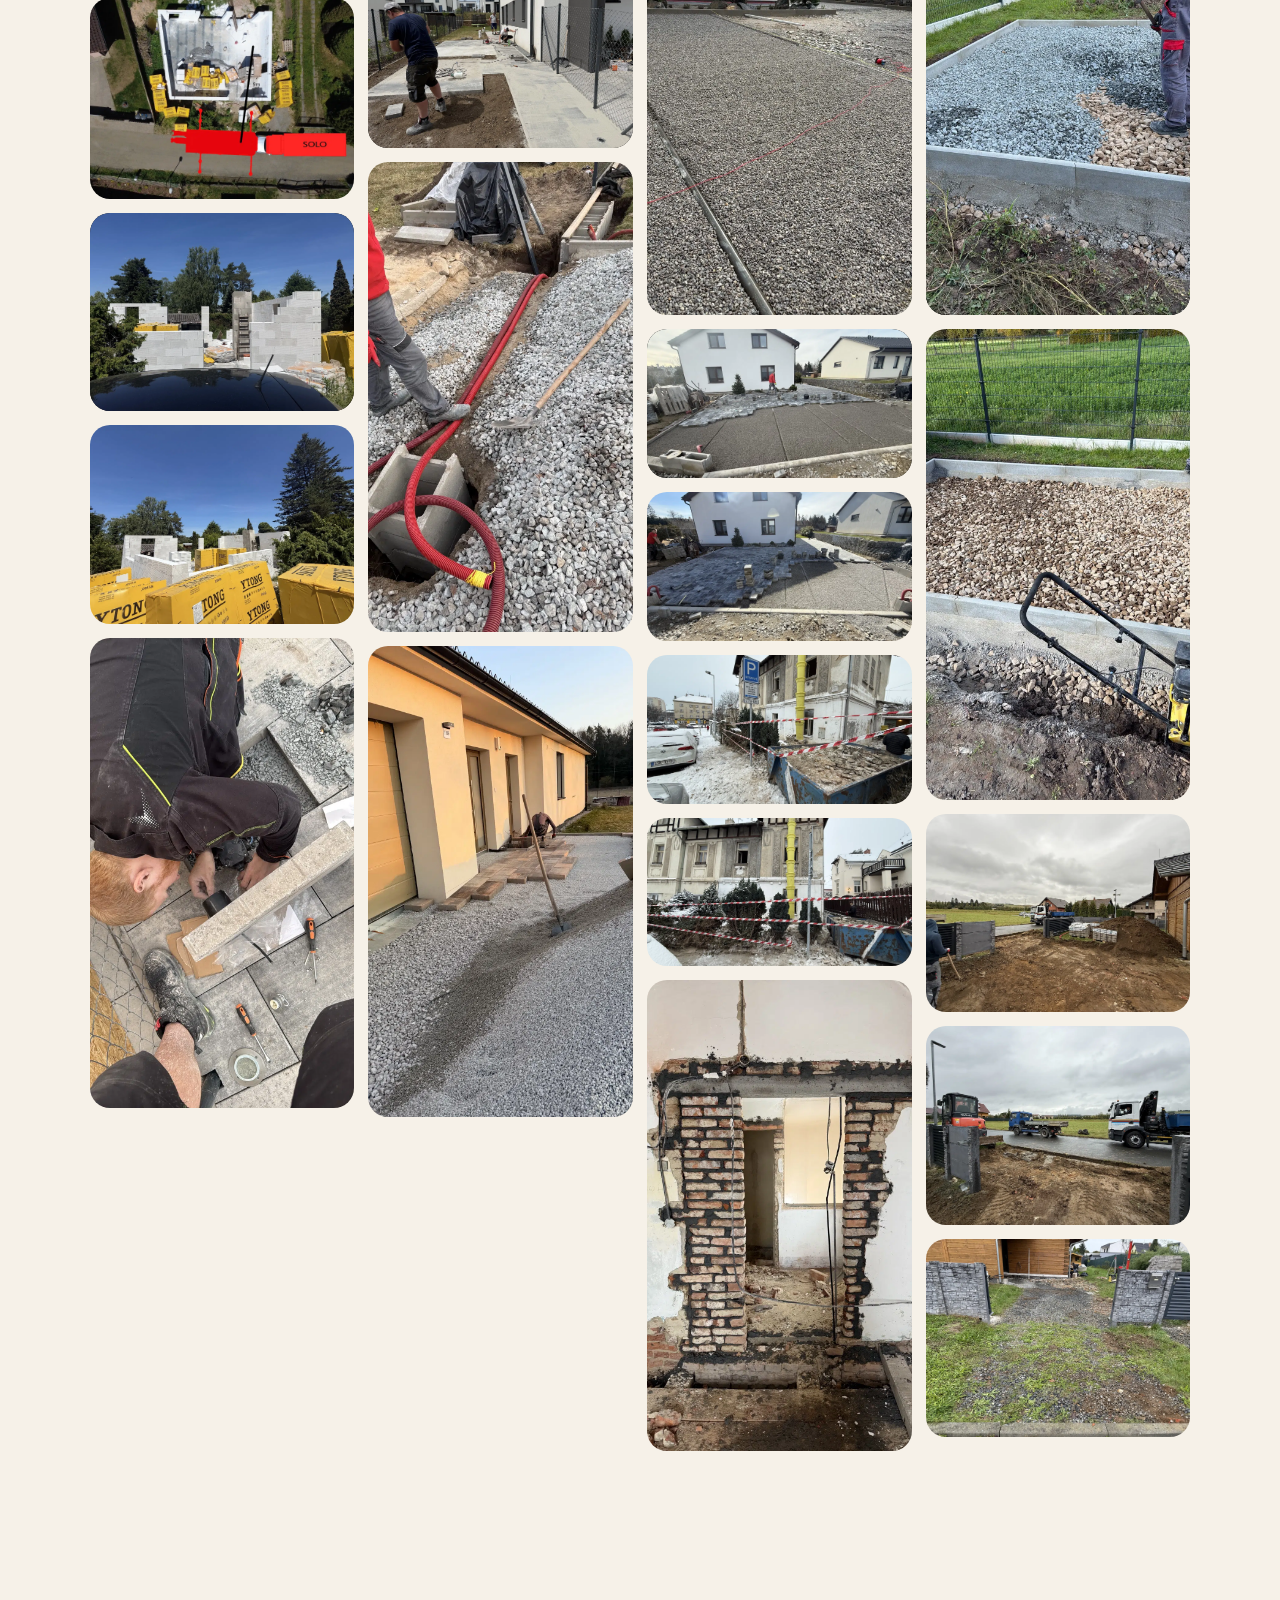
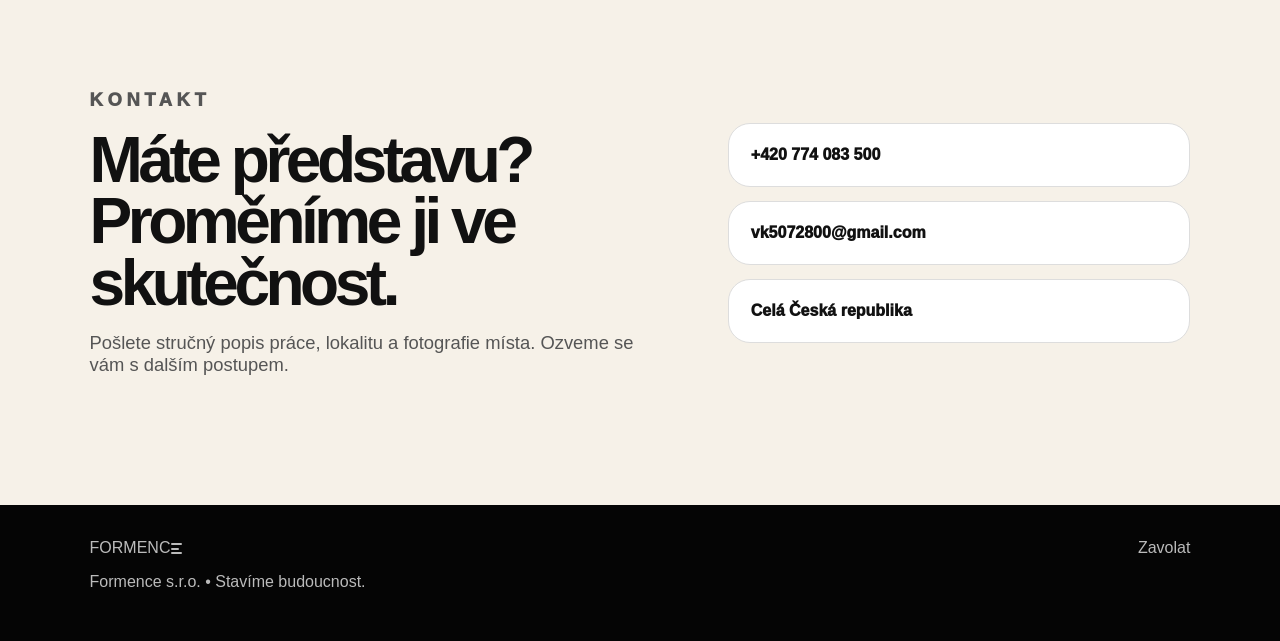
==== commit 19fdc233: "Add files via upload" ====
--- a/index.html
+++ b/index.html
@@ -1,4 +1,4 @@
-<!doctype html><html lang="cs"><head><meta charset="utf-8"><meta name="viewport" content="width=device-width, initial-scale=1"><title>Formence | Stavíme budoucnost</title><meta name="description" content="Formence s.r.o. — rekonstrukce, rodinné domy, zámková dlažba a stavební práce po celé České republice."><link rel="icon" href="images/logo.png"><link rel="stylesheet" href="style.css"></head><body><header class="header"><a class="brand" href="index.html"><img src="images/logo.png" alt="Formence logo"><span class="brand-word">FORMENC<span class="e-bars"><i></i><i></i><i></i></span></span></a><button class="menu-btn" aria-label="Menu">☰</button><nav class="nav"><a href="#realizace">Realizace</a><a href="#sluzby">Služby</a><a href="#kontakt">Kontakt</a></nav><a class="phone" href="tel:+420774083500">+420 774 083 500</a></header><main><section class="hero"><div class="slides"><img src="images/realizace-01/realizace-01-09.webp" alt=""><img src="images/realizace-02/realizace-02-03.webp" alt=""><img src="images/realizace-09/realizace-09-10.webp" alt=""><img src="images/realizace-03/realizace-03-04.webp" alt=""></div><div class="shade"></div><div class="hero-content"><p class="area">Působíme po celé České republice</p><img class="hero-logo" src="images/logo.png" alt="Formence logo"><h1><span class="hero-word">FORMENC<span class="e-bars"><i></i><i></i><i></i></span></span></h1><h2>Stavíme budoucnost.</h2><p class="line">Rekonstrukce • Rodinné domy • Zámková dlažba</p><div class="actions"><a class="btn gold" href="#kontakt">Nezávazná poptávka</a><a class="btn dark" href="tel:+420774083500">Zavolat</a></div></div></section><section class="intro"><h2>Kvalita je vidět v každém detailu.</h2><p>Pomáháme majitelům rodinných domů s rekonstrukcemi, stavebními pracemi, venkovními úpravami a zámkovou dlažbou. Každou realizaci ukazujeme poctivě — od přípravy až po hotový výsledek.</p></section><section class="section light" id="sluzby"><p class="small">Služby</p><h2>Co pro vás můžeme vytvořit</h2><div class="service-grid"><article><h3>Zámková dlažba</h3><p>Příjezdové cesty, chodníky, terasy, parkovací stání, obrubníky a precizní detaily.</p></article><article><h3>Rekonstrukce</h3><p>Demolice, stavební úpravy, překlady, příprava podlah a lití suché stěrky.</p></article><article><h3>Rodinné domy</h3><p>Stavební práce na rodinných domech a průběžné realizace jednotlivých etap.</p></article><article><h3>Venkovní úpravy</h3><p>Drenáže, odvodnění, kačírek, osvětlení, základy pro zahradní domky a okolí domu na klíč.</p></article></div></section><section class="section dark" id="realizace"><p class="small">Portfolio</p><h2>9 samostatných realizací</h2><p class="section-lead">Každá zakázka má vlastní stránku, popis prací a fotogalerii průběhu.</p><div class="projects-grid"><article class="project-card"><a href="realizace/realizace-01.html"><img src="images/realizace-01/realizace-01-01.webp" alt="Zámková dlažba u rodinného domu"><div class="project-card-content"><span>Zámková dlažba • Dokončeno</span><h3>Zámková dlažba u rodinného domu</h3><p>Kompletní realizace zámkové dlažby od přípravy podkladu po hotový výsledek.</p><strong>Zobrazit realizaci →</strong></div></a></article>
+<!doctype html><html lang="cs"><head><meta charset="utf-8"><meta name="viewport" content="width=device-width, initial-scale=1"><title>Formence | Stavíme budoucnost</title><meta name="description" content="Formence s.r.o. — rekonstrukce, rodinné domy, zámková dlažba a stavební práce po celé České republice."><link rel="icon" href="images/logo.png"><link rel="stylesheet" href="style.css"></head><body><header class="header"><a class="brand" href="index.html"><img src="images/logo.png" alt="Formence logo"><span class="brand-word">FORMENC<span class="e-bars"><i></i><i></i><i></i></span></span></a><button class="menu-btn" aria-label="Menu">☰</button><nav class="nav"><a href="#realizace">Realizace</a><a href="#sluzby">Služby</a><a href="#kontakt">Kontakt</a></nav><a class="phone" href="tel:+420774083500">+420 774 083 500</a></header><main><section class="hero"><div class="slides"><img src="images/realizace-01/realizace-01-09.webp" alt=""><img src="images/realizace-02/realizace-02-03.webp" alt=""><img src="images/realizace-09/realizace-09-10.webp" alt=""><img src="images/realizace-03/realizace-03-04.webp" alt=""></div><div class="shade"></div><div class="hero-content"><p class="area">Působíme po celé České republice</p><img class="hero-logo" src="images/logo.png" alt="Formence logo"><h1><span class="hero-word">FORMENC<span class="e-bars"><i></i><i></i><i></i></span></span></h1><h2>Stavíme budoucnost.</h2><p class="line">Rekonstrukce • Rodinné domy • Zámková dlažba</p><div class="actions"><a class="btn gold" href="#kontakt">Nezávazná poptávka</a><a class="btn dark" href="tel:+420774083500">Zavolat</a></div></div></section><section class="intro"><h2>Kvalita je vidět v každém detailu.</h2><p>Pomáháme majitelům rodinných domů s rekonstrukcemi, stavebními pracemi, venkovními úpravami a zámkovou dlažbou. Každou realizaci ukazujeme poctivě — od přípravy až po hotový výsledek.</p></section><section class="section light" id="sluzby"><p class="small">Služby</p><h2>Co pro vás můžeme vytvořit</h2><div class="service-grid"><article><h3>Zámková dlažba</h3><p>Příjezdové cesty, chodníky, terasy, parkovací stání, obrubníky a precizní detaily.</p></article><article><h3>Rekonstrukce</h3><p>Demolice, stavební úpravy, překlady, příprava podlah a lití suché stěrky.</p></article><article><h3>Rodinné domy</h3><p>Stavební práce na rodinných domech a průběžné realizace jednotlivých etap.</p></article><article><h3>Venkovní úpravy</h3><p>Drenáže, odvodnění, kačírek, osvětlení, základy pro zahradní domky a okolí domu na klíč.</p></article></div></section><section class="section dark" id="realizace"><p class="small">Portfolio</p><h2>Naše realizace</h2><p class="section-lead">Vybrané zakázky z rekonstrukcí, zámkové dlažby, rodinných domů a venkovních úprav.</p><div class="projects-grid"><article class="project-card"><a href="realizace/realizace-01.html"><img src="images/realizace-01/realizace-01-01.webp" alt="Zámková dlažba u rodinného domu"><div class="project-card-content"><span>Zámková dlažba • Dokončeno</span><h3>Zámková dlažba u rodinného domu</h3><p>Kompletní realizace zámkové dlažby od přípravy podkladu po hotový výsledek.</p><strong>Zobrazit realizaci →</strong></div></a></article>
 <article class="project-card"><a href="realizace/realizace-02.html"><img src="images/realizace-02/realizace-02-01.webp" alt="Výstavba rodinného domu"><div class="project-card-content"><span>Rodinný dům • Probíhá</span><h3>Výstavba rodinného domu</h3><p>Průběh výstavby rodinného domu. Realizace je aktuálně ve výstavbě.</p><strong>Zobrazit realizaci →</strong></div></a></article>
 <article class="project-card"><a href="realizace/realizace-03.html"><img src="images/realizace-03/realizace-03-01.webp" alt="Venkovní úpravy domu na klíč"><div class="project-card-content"><span>Na klíč • Dokončeno</span><h3>Venkovní úpravy domu na klíč</h3><p>Kompletní dokončení okolí domu včetně zámkové dlažby a venkovního osvětlení.</p><strong>Zobrazit realizaci →</strong></div></a></article>
 <article class="project-card"><a href="realizace/realizace-04.html"><img src="images/realizace-04/realizace-04-01.webp" alt="Zámková dlažba s přípravou pro posuvnou bránu"><div class="project-card-content"><span>Zámková dlažba • Dokončeno</span><h3>Zámková dlažba s přípravou pro posuvnou bránu</h3><p>Realizace zámkové dlažby včetně chrániček pro elektroinstalaci k elektrické posuvné bráně.</p><strong>Zobrazit realizaci →</strong></div></a></article>
--- a/style.css
+++ b/style.css
@@ -1,2 +1,2 @@
-*{box-sizing:border-box}html{scroll-behavior:smooth}body{margin:0;font-family:Inter,Manrope,Arial,sans-serif;color:#111;background:#f6f1e8}a{text-decoration:none;color:inherit}img{display:block;max-width:100%}.header{position:fixed;top:0;left:0;right:0;z-index:10;height:86px;display:flex;align-items:center;justify-content:space-between;padding:0 6vw;color:#fff;background:linear-gradient(to bottom,rgba(0,0,0,.72),transparent);transition:.25s}.header.scrolled{background:rgba(10,10,10,.92);backdrop-filter:blur(16px)}.brand{display:flex;align-items:center;gap:14px;font-weight:950;letter-spacing:.13em}.brand img{width:46px;height:46px;object-fit:contain;background:#fff;border-radius:12px;padding:3px}.brand-word{display:flex;align-items:center;gap:.02em}.e-bars{display:inline-flex;flex-direction:column;justify-content:center;gap:.14em;width:.72em;height:.78em;margin:0 .03em;vertical-align:middle}.e-bars i{display:block;height:.13em;width:100%;background:currentColor;border-radius:999px}.e-bars i:nth-child(2){width:72%}.e-bars.big{color:#d89b2d;width:.66em;height:.72em;gap:.11em;margin:0 .015em}.nav{display:flex;gap:34px;font-weight:800}.nav a:hover{color:#d89b2d}.phone{font-weight:900}.menu-btn{display:none;background:none;border:0;color:#fff;font-size:32px}.hero{position:relative;height:100vh;min-height:720px;display:grid;place-items:center;text-align:center;color:#fff;overflow:hidden}.slides{position:absolute;inset:0}.slides img{position:absolute;inset:0;width:100%;height:100%;object-fit:cover;opacity:0;transform:scale(1.08);animation:fade 24s infinite}.slides img:nth-child(2){animation-delay:6s}.slides img:nth-child(3){animation-delay:12s}.slides img:nth-child(4){animation-delay:18s}@keyframes fade{0%,100%{opacity:0;transform:scale(1.08)}8%,25%{opacity:1;transform:scale(1.15)}33%{opacity:0;transform:scale(1.17)}}.shade{position:absolute;inset:0;background:radial-gradient(circle,rgba(0,0,0,.18),rgba(0,0,0,.72)),linear-gradient(to bottom,rgba(0,0,0,.25),rgba(0,0,0,.82))}.hero-content{position:relative;z-index:2;padding:20px;animation:up 1.1s ease both}@keyframes up{from{opacity:0;transform:translateY(24px)}to{opacity:1;transform:none}}.area,.small{text-transform:uppercase;letter-spacing:.25em;color:#d89b2d;font-size:.78rem;font-weight:950}.hero-logo{display:flex;justify-content:center;margin:0 auto 24px}.hero-logo img{width:128px;height:128px;object-fit:contain;background:rgba(255,255,255,.94);border-radius:28px;padding:6px;box-shadow:0 20px 60px rgba(0,0,0,.35)}.hero-brand{font-size:clamp(4.2rem,13vw,13rem);line-height:.78;margin:0;font-weight:950;letter-spacing:.03em;display:flex;justify-content:center;align-items:center}.hero h2{font-size:clamp(1.9rem,4vw,4.5rem);margin:26px 0 10px}.line{font-size:clamp(1rem,2vw,1.35rem);margin:0 0 34px}.actions{display:flex;gap:14px;justify-content:center;flex-wrap:wrap}.btn{border-radius:999px;padding:16px 26px;font-weight:950;border:1px solid rgba(255,255,255,.36)}.btn.gold{background:#d89b2d;color:#111;border-color:#d89b2d}.btn.dark{background:rgba(0,0,0,.18);color:#fff}.intro{display:grid;grid-template-columns:1.1fr .9fr;gap:60px;align-items:end;padding:110px 7vw}.intro h2,.services h2,.projects h2,.contact h2{font-size:clamp(2.5rem,5vw,6rem);line-height:.96;letter-spacing:-.07em;margin:0}.intro p,.contact p{font-size:1.15rem;color:#555}.photo-row{display:grid;grid-template-columns:repeat(3,1fr);gap:1px;background:#111}.photo-row img{width:100%;height:520px;object-fit:cover}.services{padding:110px 7vw;background:#fff}.service{display:grid;grid-template-columns:.95fr 1.05fr;gap:50px;align-items:center;padding:38px 0;border-top:1px solid #ddd}.service.reverse img{order:2}.service img{height:430px;width:100%;object-fit:cover;border-radius:32px}.service h3{font-size:clamp(2.2rem,4.5vw,5rem);line-height:1;margin:0 0 18px}.service p{font-size:1.13rem;color:#555;max-width:650px}.projects{padding:110px 7vw;background:#080808;color:#fff}.grid{display:grid;grid-template-columns:repeat(4,1fr);gap:12px}.grid img{height:300px;width:100%;object-fit:cover;border-radius:20px}.grid img:first-child{grid-column:span 2;grid-row:span 2;height:612px}.contact{display:grid;grid-template-columns:1fr .8fr;gap:60px;align-items:center;padding:110px 7vw;background:#f6f1e8}.contact-box{display:grid;gap:14px}.contact-box a,.contact-box span{padding:22px;border-radius:22px;background:#fff;border:1px solid #ddd;font-weight:950}footer{display:flex;justify-content:space-between;gap:20px;padding:34px 7vw;background:#050505;color:#bbb}footer strong{color:#fff;letter-spacing:.14em}.floating{position:fixed;right:22px;bottom:22px;width:62px;height:62px;border-radius:50%;display:grid;place-items:center;background:#d89b2d;color:#111;font-size:24px;z-index:20}@media(max-width:900px){.menu-btn{display:block}.phone{display:none}.nav{display:none;position:absolute;top:82px;left:18px;right:18px;flex-direction:column;background:#111;border-radius:22px;padding:20px}.nav.open{display:flex}.intro,.service,.contact{grid-template-columns:1fr}.service.reverse img{order:0}.photo-row,.grid{grid-template-columns:1fr}.grid img,.grid img:first-child{grid-column:auto;grid-row:auto;height:320px}.hero-brand{font-size:clamp(3.4rem,16vw,7rem)}.brand img{width:42px;height:42px}.brand-word{font-size:.9rem}}@media(max-width:560px){.header{height:74px;padding:0 18px}.hero{min-height:690px}.hero-logo img{width:104px;height:104px}.actions .btn{width:100%}.intro,.services,.projects,.contact{padding:80px 18px}.photo-row img,.service img{height:320px}footer{display:block}.brand-word{display:none}}
+*{box-sizing:border-box}html{scroll-behavior:smooth}body{margin:0;font-family:Inter,Manrope,Arial,sans-serif;color:#111;background:#f6f1e8}a{text-decoration:none;color:inherit}img{display:block;max-width:100%}.header{position:fixed;top:0;left:0;right:0;z-index:10;height:86px;display:flex;align-items:center;justify-content:space-between;padding:0 6vw;color:#fff;background:linear-gradient(to bottom,rgba(0,0,0,.72),transparent);transition:.25s}.header.scrolled{background:rgba(10,10,10,.92);backdrop-filter:blur(16px)}.brand{display:flex;align-items:center;gap:14px;font-weight:950;letter-spacing:.13em}.brand img{width:46px;height:46px;object-fit:contain;background:transparent;border-radius:0;padding:0}.brand-word{display:flex;align-items:center;gap:.02em}.e-bars{display:inline-flex;flex-direction:column;justify-content:center;gap:.14em;width:.72em;height:.78em;margin:0 .03em;vertical-align:middle}.e-bars i{display:block;height:.13em;width:100%;background:currentColor;border-radius:999px}.e-bars i:nth-child(2){width:72%}.e-bars.big{color:#d89b2d;width:.66em;height:.72em;gap:.11em;margin:0 .015em}.nav{display:flex;gap:34px;font-weight:800}.nav a:hover{color:#d89b2d}.phone{font-weight:900}.menu-btn{display:none;background:none;border:0;color:#fff;font-size:32px}.hero{position:relative;height:100vh;min-height:720px;display:grid;place-items:center;text-align:center;color:#fff;overflow:hidden}.slides{position:absolute;inset:0}.slides img{position:absolute;inset:0;width:100%;height:100%;object-fit:cover;opacity:0;transform:scale(1.08);animation:fade 24s infinite}.slides img:nth-child(2){animation-delay:6s}.slides img:nth-child(3){animation-delay:12s}.slides img:nth-child(4){animation-delay:18s}@keyframes fade{0%,100%{opacity:0;transform:scale(1.08)}8%,25%{opacity:1;transform:scale(1.15)}33%{opacity:0;transform:scale(1.17)}}.shade{position:absolute;inset:0;background:radial-gradient(circle,rgba(0,0,0,.18),rgba(0,0,0,.72)),linear-gradient(to bottom,rgba(0,0,0,.25),rgba(0,0,0,.82))}.hero-content{position:relative;z-index:2;padding:20px;animation:up 1.1s ease both}@keyframes up{from{opacity:0;transform:translateY(24px)}to{opacity:1;transform:none}}.area,.small{text-transform:uppercase;letter-spacing:.25em;color:#d89b2d;font-size:.78rem;font-weight:950}.hero-logo{display:flex;justify-content:center;margin:0 auto 24px}.hero-logo img{width:128px;height:128px;object-fit:contain;background:rgba(255,255,255,.94);border-radius:28px;padding:6px;box-shadow:0 20px 60px rgba(0,0,0,.35)}.hero-brand{font-size:clamp(4.2rem,13vw,13rem);line-height:.78;margin:0;font-weight:950;letter-spacing:.03em;display:flex;justify-content:center;align-items:center}.hero h2{font-size:clamp(1.9rem,4vw,4.5rem);margin:26px 0 10px}.line{font-size:clamp(1rem,2vw,1.35rem);margin:0 0 34px}.actions{display:flex;gap:14px;justify-content:center;flex-wrap:wrap}.btn{border-radius:999px;padding:16px 26px;font-weight:950;border:1px solid rgba(255,255,255,.36)}.btn.gold{background:#d89b2d;color:#111;border-color:#d89b2d}.btn.dark{background:rgba(0,0,0,.18);color:#fff}.intro{display:grid;grid-template-columns:1.1fr .9fr;gap:60px;align-items:end;padding:110px 7vw}.intro h2,.services h2,.projects h2,.contact h2{font-size:clamp(2.5rem,5vw,6rem);line-height:.96;letter-spacing:-.07em;margin:0}.intro p,.contact p{font-size:1.15rem;color:#555}.photo-row{display:grid;grid-template-columns:repeat(3,1fr);gap:1px;background:#111}.photo-row img{width:100%;height:520px;object-fit:cover}.services{padding:110px 7vw;background:#fff}.service{display:grid;grid-template-columns:.95fr 1.05fr;gap:50px;align-items:center;padding:38px 0;border-top:1px solid #ddd}.service.reverse img{order:2}.service img{height:430px;width:100%;object-fit:cover;border-radius:32px}.service h3{font-size:clamp(2.2rem,4.5vw,5rem);line-height:1;margin:0 0 18px}.service p{font-size:1.13rem;color:#555;max-width:650px}.projects{padding:110px 7vw;background:#080808;color:#fff}.grid{display:grid;grid-template-columns:repeat(4,1fr);gap:12px}.grid img{height:300px;width:100%;object-fit:cover;border-radius:20px}.grid img:first-child{grid-column:span 2;grid-row:span 2;height:612px}.contact{display:grid;grid-template-columns:1fr .8fr;gap:60px;align-items:center;padding:110px 7vw;background:#f6f1e8}.contact-box{display:grid;gap:14px}.contact-box a,.contact-box span{padding:22px;border-radius:22px;background:#fff;border:1px solid #ddd;font-weight:950}footer{display:flex;justify-content:space-between;gap:20px;padding:34px 7vw;background:#050505;color:#bbb}footer strong{color:#fff;letter-spacing:.14em}.floating{position:fixed;right:22px;bottom:22px;width:62px;height:62px;border-radius:50%;display:grid;place-items:center;background:#d89b2d;color:#111;font-size:24px;z-index:20}@media(max-width:900px){.menu-btn{display:block}.phone{display:none}.nav{display:none;position:absolute;top:82px;left:18px;right:18px;flex-direction:column;background:#111;border-radius:22px;padding:20px}.nav.open{display:flex}.intro,.service,.contact{grid-template-columns:1fr}.service.reverse img{order:0}.photo-row,.grid{grid-template-columns:1fr}.grid img,.grid img:first-child{grid-column:auto;grid-row:auto;height:320px}.hero-brand{font-size:clamp(3.4rem,16vw,7rem)}.brand img{width:42px;height:42px}.brand-word{font-size:.9rem}}@media(max-width:560px){.header{height:74px;padding:0 18px}.hero{min-height:690px}.hero-logo img{width:104px;height:104px}.actions .btn{width:100%}.intro,.services,.projects,.contact{padding:80px 18px}.photo-row img,.service img{height:320px}footer{display:block}.brand-word{display:none}}
 .section{padding:110px 7vw}.light{background:#f6f1e8;color:#111}.dark{background:#080808;color:#fff}.section h2,.project-detail h2,.project-hero h1{font-size:clamp(2.5rem,5vw,6rem);line-height:.96;letter-spacing:-.07em;margin:0}.section-lead{color:#bbb;font-size:1.15rem}.service-grid{display:grid;grid-template-columns:repeat(4,1fr);gap:18px;margin-top:42px}.service-grid article{background:#fff;border:1px solid #ddd;border-radius:28px;padding:28px}.projects-grid{display:grid;grid-template-columns:repeat(3,1fr);gap:20px;margin-top:42px}.project-card a{display:block;background:#111;border:1px solid rgba(255,255,255,.12);border-radius:30px;overflow:hidden;height:100%}.project-card img{height:320px;width:100%;object-fit:cover}.project-card-content{padding:24px}.project-card span{color:#d89b2d;font-size:.78rem;text-transform:uppercase;letter-spacing:.12em;font-weight:900}.project-card p{color:#bbb}.gallery{columns:4 230px;column-gap:14px;margin-top:40px}.gallery-item{display:block;margin:0 0 14px;border-radius:20px;overflow:hidden;background:#111}.gallery img{width:100%;break-inside:avoid}.project-page{padding-top:86px}.project-hero{position:relative;min-height:72vh;display:grid;align-items:end;color:#fff;padding:140px 7vw 80px;overflow:hidden}.project-hero>img{position:absolute;inset:0;width:100%;height:100%;object-fit:cover}.project-hero>div:not(.shade){position:relative;z-index:2;max-width:1050px}.project-hero p{font-size:1.2rem;color:#eee;max-width:760px}.status-note{background:rgba(216,155,45,.16);border:1px solid rgba(216,155,45,.45);padding:16px 18px;border-radius:16px}.project-detail{display:grid;grid-template-columns:.9fr 1.1fr;gap:60px;padding:110px 7vw;background:#f6f1e8}.scope-list{list-style:none;margin:0;padding:0}.scope-list li{padding:16px 0;border-bottom:1px solid #ddd;font-weight:800}.scope-list li:before{content:"✓";color:#d89b2d;margin-right:12px}.process-section{padding:90px 7vw;background:#111;color:#fff}.process-line{display:grid;grid-template-columns:repeat(5,1fr);gap:14px;margin-top:34px}.process-line div{border:1px solid rgba(255,255,255,.12);border-radius:24px;padding:22px;background:rgba(255,255,255,.05)}.process-line span{display:block;color:#d89b2d;font-weight:950;margin-bottom:18px}.project-nav{display:flex;justify-content:space-between;gap:16px;padding:40px 7vw;background:#fff}.project-nav a{font-weight:900}.lightbox{position:fixed;inset:0;z-index:100;display:none;place-items:center;background:rgba(0,0,0,.92);padding:24px}.lightbox.open{display:grid}.lightbox img{max-width:94vw;max-height:88vh;border-radius:18px}.lightbox button{position:absolute;top:20px;right:30px;border:0;background:none;color:#fff;font-size:48px;cursor:pointer}@media(max-width:1000px){.service-grid,.projects-grid{grid-template-columns:repeat(2,1fr)}.process-line{grid-template-columns:repeat(2,1fr)}.project-detail{grid-template-columns:1fr}}@media(max-width:620px){.service-grid,.projects-grid,.process-line{grid-template-columns:1fr}.project-card img{height:260px}.project-hero{padding:120px 18px 70px}.project-nav{flex-direction:column;padding:30px 18px}}
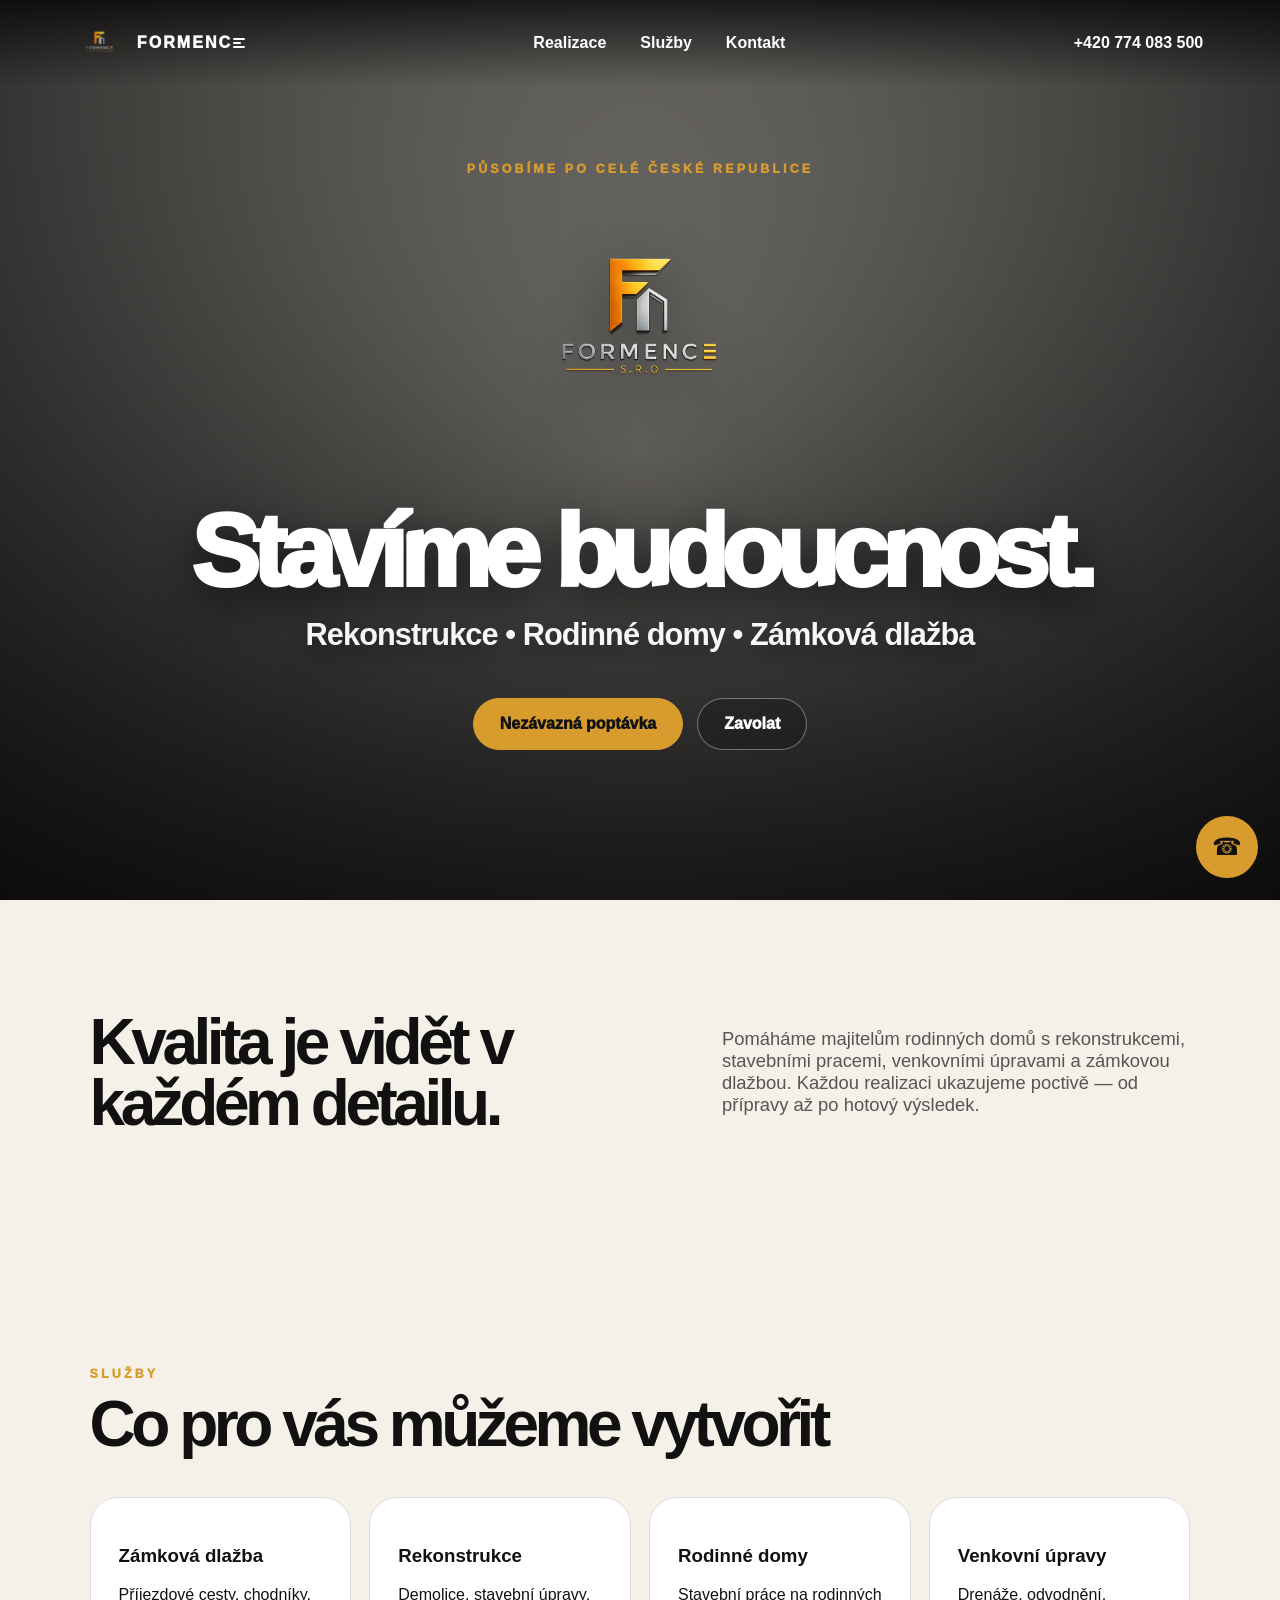
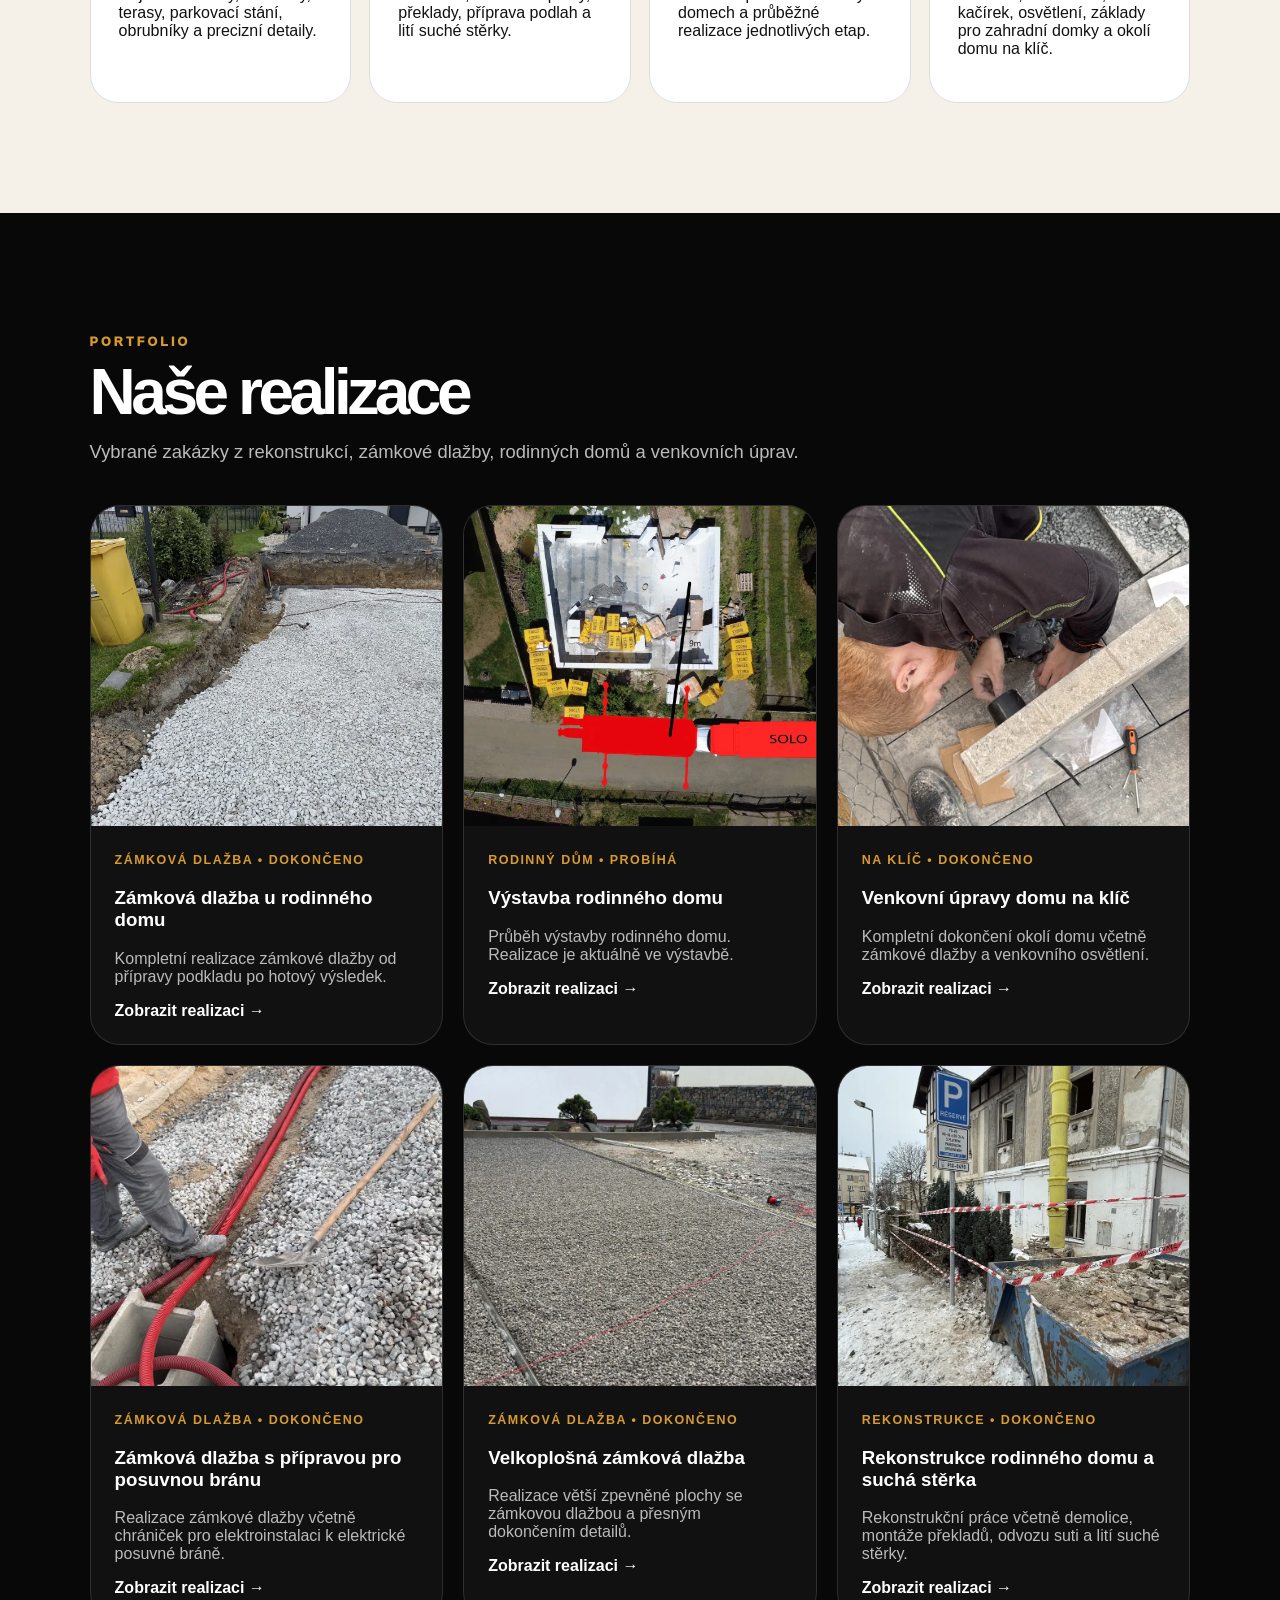
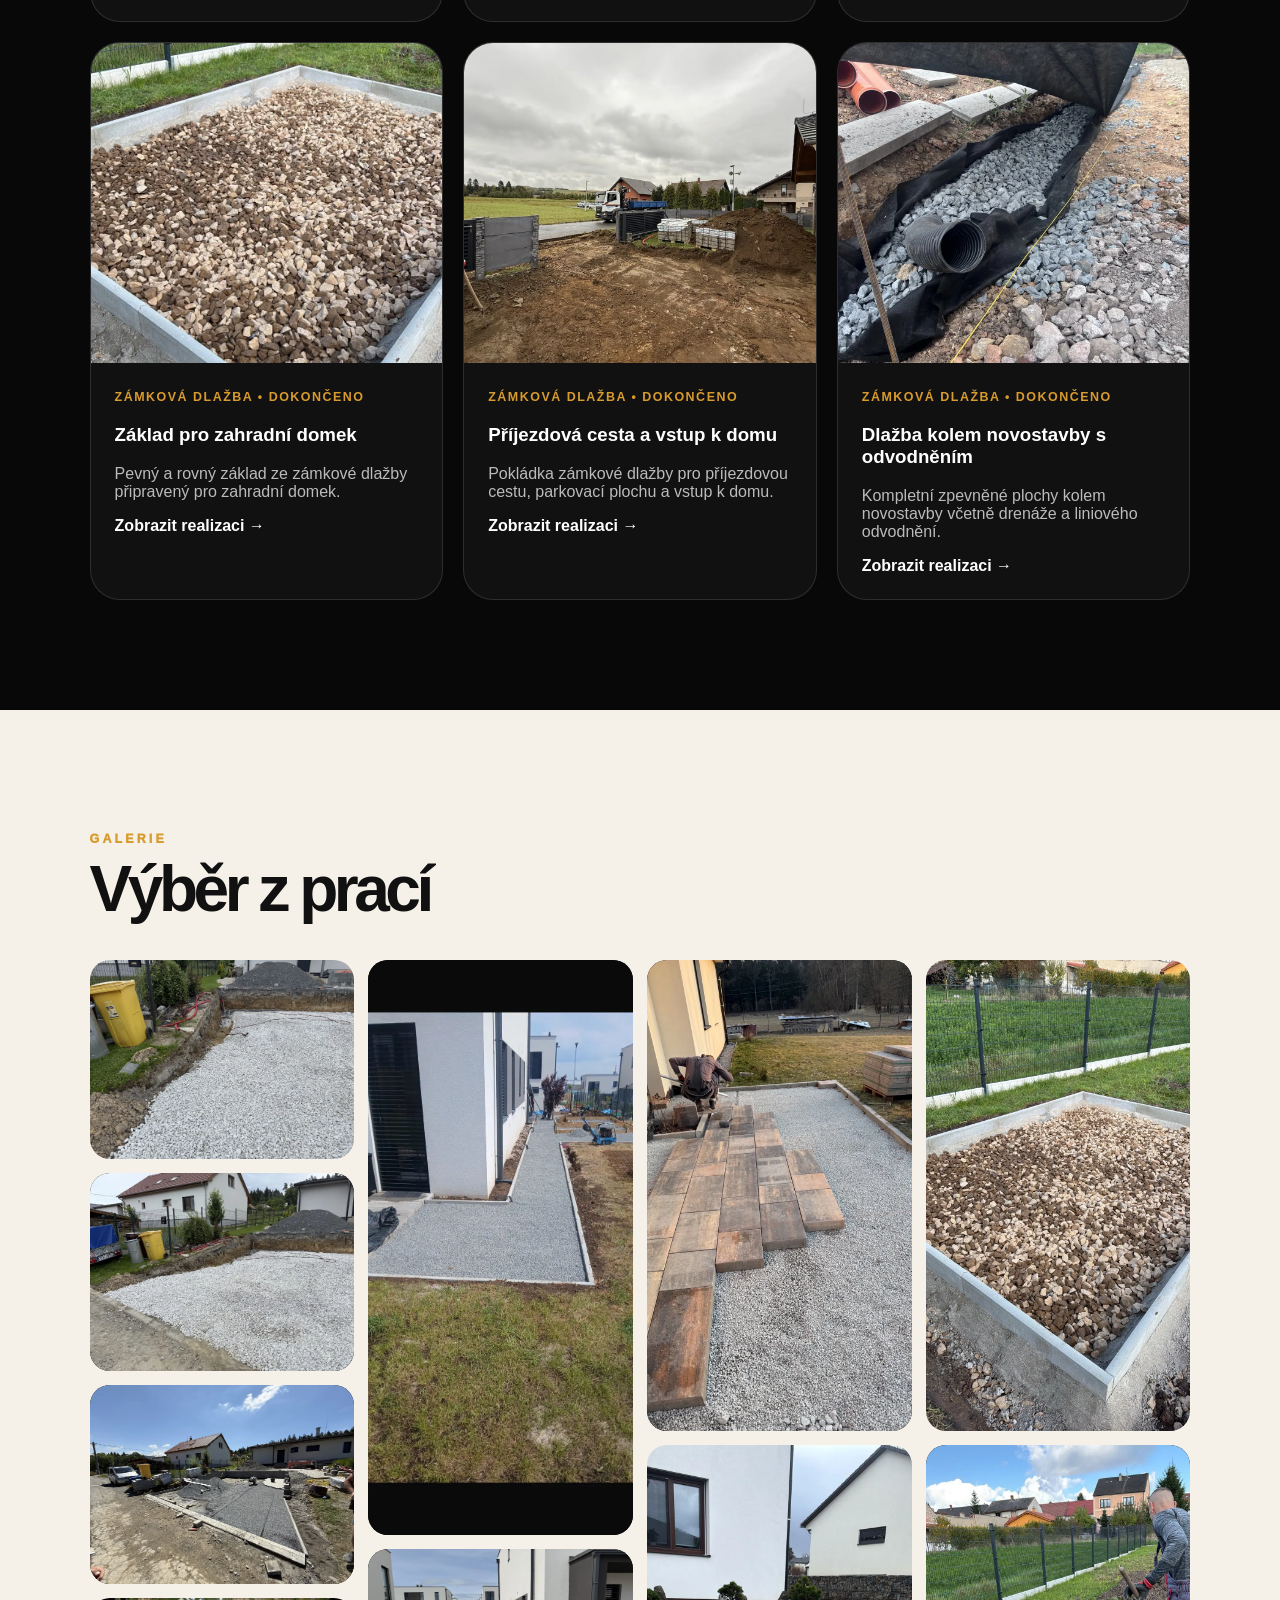
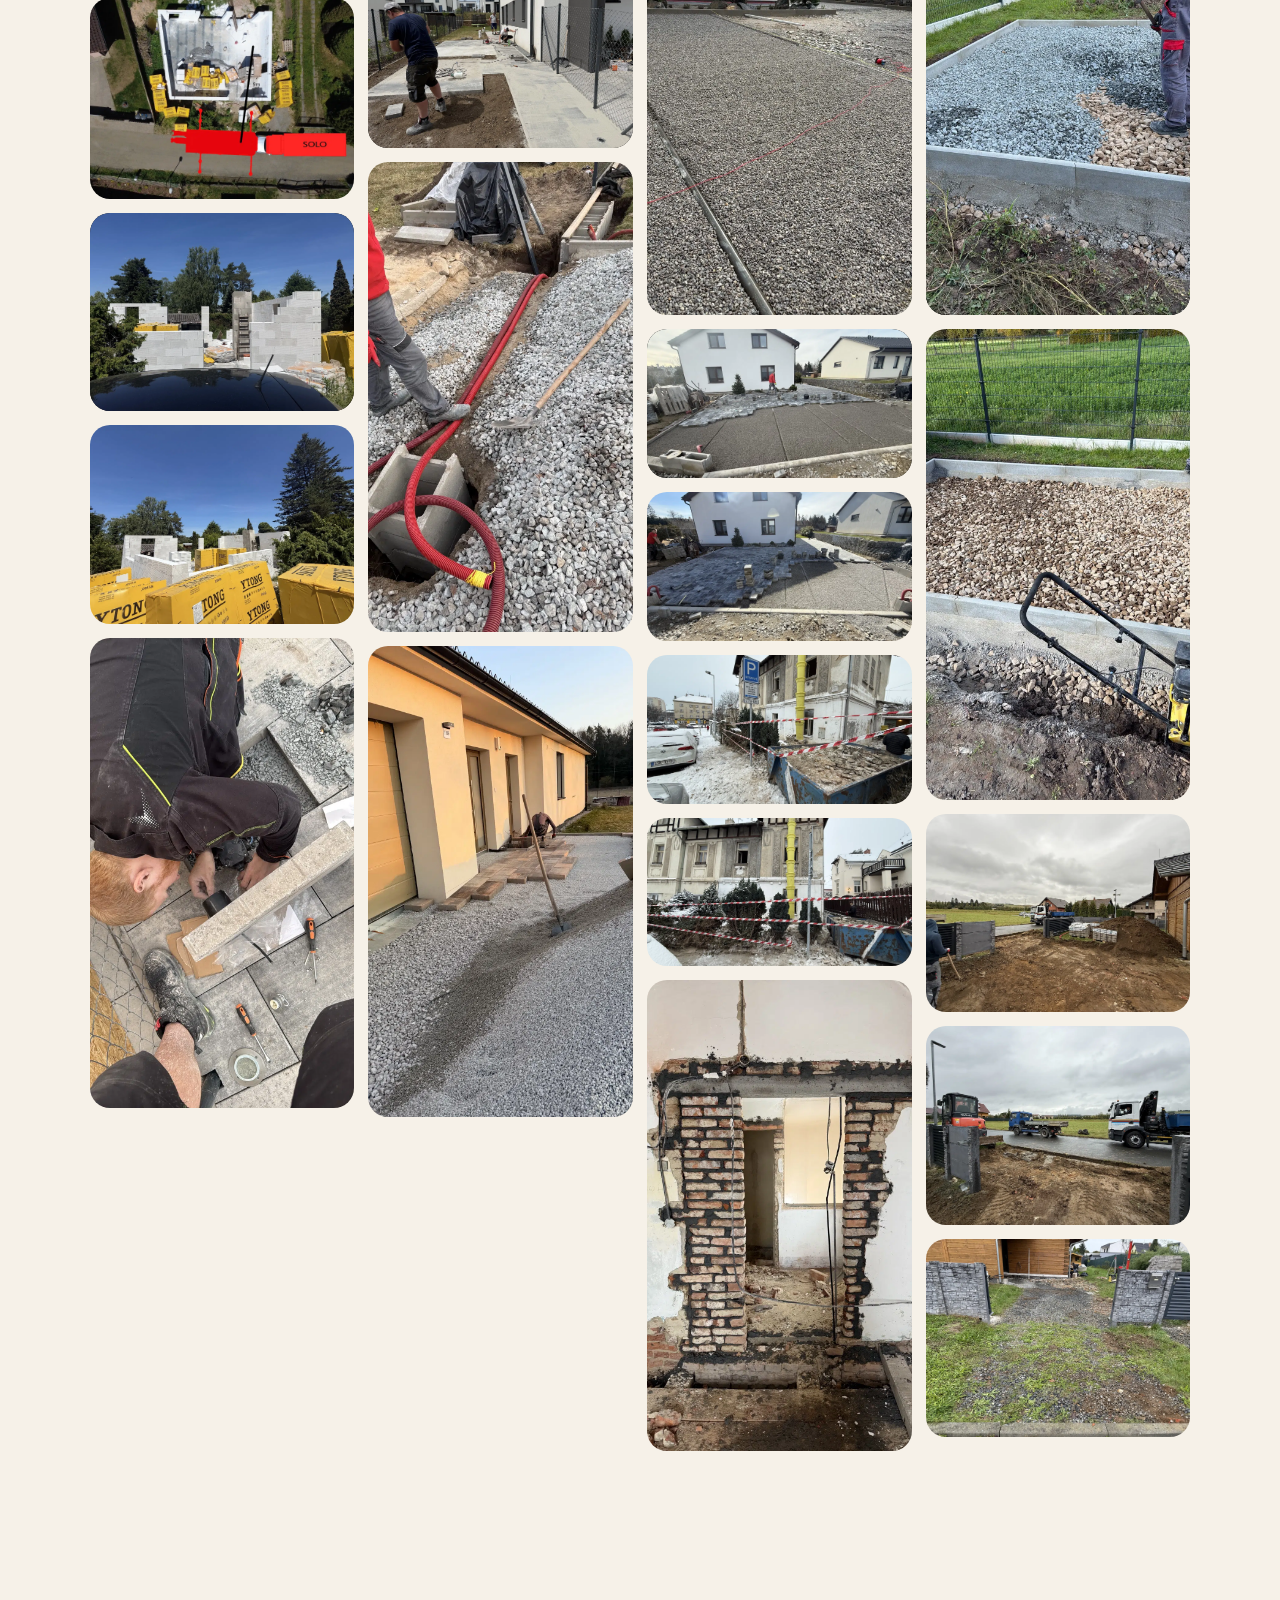
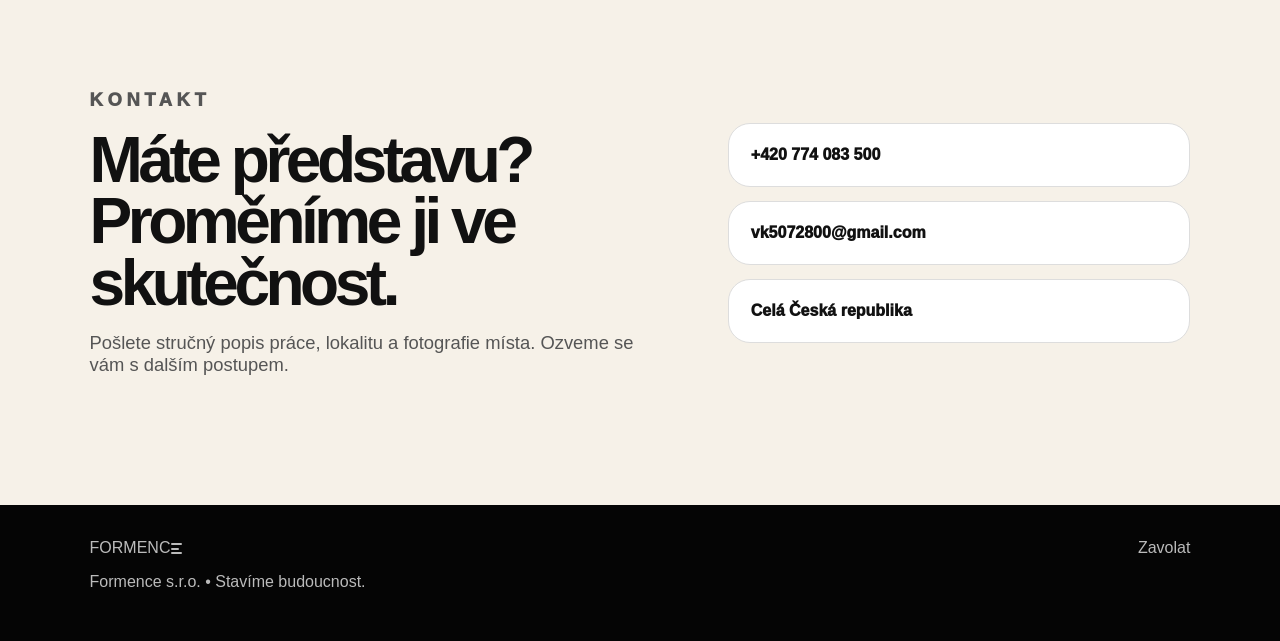
==== commit f9c55409: "Add files via upload" ====
--- a/index.html
+++ b/index.html
@@ -1,4 +1,4 @@
-<!doctype html><html lang="cs"><head><meta charset="utf-8"><meta name="viewport" content="width=device-width, initial-scale=1"><title>Formence | Stavíme budoucnost</title><meta name="description" content="Formence s.r.o. — rekonstrukce, rodinné domy, zámková dlažba a stavební práce po celé České republice."><link rel="icon" href="images/logo.png"><link rel="stylesheet" href="style.css"></head><body><header class="header"><a class="brand" href="index.html"><img src="images/logo.png" alt="Formence logo"><span class="brand-word">FORMENC<span class="e-bars"><i></i><i></i><i></i></span></span></a><button class="menu-btn" aria-label="Menu">☰</button><nav class="nav"><a href="#realizace">Realizace</a><a href="#sluzby">Služby</a><a href="#kontakt">Kontakt</a></nav><a class="phone" href="tel:+420774083500">+420 774 083 500</a></header><main><section class="hero"><div class="slides"><img src="images/realizace-01/realizace-01-09.webp" alt=""><img src="images/realizace-02/realizace-02-03.webp" alt=""><img src="images/realizace-09/realizace-09-10.webp" alt=""><img src="images/realizace-03/realizace-03-04.webp" alt=""></div><div class="shade"></div><div class="hero-content"><p class="area">Působíme po celé České republice</p><img class="hero-logo" src="images/logo.png" alt="Formence logo"><h1><span class="hero-word">FORMENC<span class="e-bars"><i></i><i></i><i></i></span></span></h1><h2>Stavíme budoucnost.</h2><p class="line">Rekonstrukce • Rodinné domy • Zámková dlažba</p><div class="actions"><a class="btn gold" href="#kontakt">Nezávazná poptávka</a><a class="btn dark" href="tel:+420774083500">Zavolat</a></div></div></section><section class="intro"><h2>Kvalita je vidět v každém detailu.</h2><p>Pomáháme majitelům rodinných domů s rekonstrukcemi, stavebními pracemi, venkovními úpravami a zámkovou dlažbou. Každou realizaci ukazujeme poctivě — od přípravy až po hotový výsledek.</p></section><section class="section light" id="sluzby"><p class="small">Služby</p><h2>Co pro vás můžeme vytvořit</h2><div class="service-grid"><article><h3>Zámková dlažba</h3><p>Příjezdové cesty, chodníky, terasy, parkovací stání, obrubníky a precizní detaily.</p></article><article><h3>Rekonstrukce</h3><p>Demolice, stavební úpravy, překlady, příprava podlah a lití suché stěrky.</p></article><article><h3>Rodinné domy</h3><p>Stavební práce na rodinných domech a průběžné realizace jednotlivých etap.</p></article><article><h3>Venkovní úpravy</h3><p>Drenáže, odvodnění, kačírek, osvětlení, základy pro zahradní domky a okolí domu na klíč.</p></article></div></section><section class="section dark" id="realizace"><p class="small">Portfolio</p><h2>Naše realizace</h2><p class="section-lead">Vybrané zakázky z rekonstrukcí, zámkové dlažby, rodinných domů a venkovních úprav.</p><div class="projects-grid"><article class="project-card"><a href="realizace/realizace-01.html"><img src="images/realizace-01/realizace-01-01.webp" alt="Zámková dlažba u rodinného domu"><div class="project-card-content"><span>Zámková dlažba • Dokončeno</span><h3>Zámková dlažba u rodinného domu</h3><p>Kompletní realizace zámkové dlažby od přípravy podkladu po hotový výsledek.</p><strong>Zobrazit realizaci →</strong></div></a></article>
+<!doctype html><html lang="cs"><head><meta charset="utf-8"><meta name="viewport" content="width=device-width, initial-scale=1"><title>Formence | Stavíme budoucnost</title><meta name="description" content="Formence s.r.o. — rekonstrukce, rodinné domy, zámková dlažba a stavební práce po celé České republice."><link rel="icon" href="images/logo.png"><link rel="stylesheet" href="style.css"></head><body><header class="header"><a class="brand" href="index.html"><img src="images/logo.png" alt="Formence logo"><span class="brand-word">FORMENC<span class="e-bars"><i></i><i></i><i></i></span></span></a><button class="menu-btn" aria-label="Menu">☰</button><nav class="nav"><a href="#realizace">Realizace</a><a href="#sluzby">Služby</a><a href="#kontakt">Kontakt</a></nav><a class="phone" href="tel:+420774083500">+420 774 083 500</a></header><main><section class="hero"><div class="slides"><img src="images/realizace-01/realizace-01-09.webp" alt=""><img src="images/realizace-02/realizace-02-03.webp" alt=""><img src="images/realizace-09/realizace-09-10.webp" alt=""><img src="images/realizace-03/realizace-03-04.webp" alt=""></div><div class="shade"></div><div class="hero-content"><p class="area">Působíme po celé České republice</p><img class="hero-logo" src="images/logo.png" alt="Formence logo"><h2>Stavíme budoucnost.</h2><p class="line hero-subtitle">Rekonstrukce • Rodinné domy • Zámková dlažba</p><div class="actions"><a class="btn gold" href="#kontakt">Nezávazná poptávka</a><a class="btn dark" href="tel:+420774083500">Zavolat</a></div></div></section><section class="intro"><h2>Kvalita je vidět v každém detailu.</h2><p>Pomáháme majitelům rodinných domů s rekonstrukcemi, stavebními pracemi, venkovními úpravami a zámkovou dlažbou. Každou realizaci ukazujeme poctivě — od přípravy až po hotový výsledek.</p></section><section class="section light" id="sluzby"><p class="small">Služby</p><h2>Co pro vás můžeme vytvořit</h2><div class="service-grid"><article><h3>Zámková dlažba</h3><p>Příjezdové cesty, chodníky, terasy, parkovací stání, obrubníky a precizní detaily.</p></article><article><h3>Rekonstrukce</h3><p>Demolice, stavební úpravy, překlady, příprava podlah a lití suché stěrky.</p></article><article><h3>Rodinné domy</h3><p>Stavební práce na rodinných domech a průběžné realizace jednotlivých etap.</p></article><article><h3>Venkovní úpravy</h3><p>Drenáže, odvodnění, kačírek, osvětlení, základy pro zahradní domky a okolí domu na klíč.</p></article></div></section><section class="section dark" id="realizace"><p class="small">Portfolio</p><h2>Naše realizace</h2><p class="section-lead">Vybrané zakázky z rekonstrukcí, zámkové dlažby, rodinných domů a venkovních úprav.</p><div class="projects-grid"><article class="project-card"><a href="realizace/realizace-01.html"><img src="images/realizace-01/realizace-01-01.webp" alt="Zámková dlažba u rodinného domu"><div class="project-card-content"><span>Zámková dlažba • Dokončeno</span><h3>Zámková dlažba u rodinného domu</h3><p>Kompletní realizace zámkové dlažby od přípravy podkladu po hotový výsledek.</p><strong>Zobrazit realizaci →</strong></div></a></article>
 <article class="project-card"><a href="realizace/realizace-02.html"><img src="images/realizace-02/realizace-02-01.webp" alt="Výstavba rodinného domu"><div class="project-card-content"><span>Rodinný dům • Probíhá</span><h3>Výstavba rodinného domu</h3><p>Průběh výstavby rodinného domu. Realizace je aktuálně ve výstavbě.</p><strong>Zobrazit realizaci →</strong></div></a></article>
 <article class="project-card"><a href="realizace/realizace-03.html"><img src="images/realizace-03/realizace-03-01.webp" alt="Venkovní úpravy domu na klíč"><div class="project-card-content"><span>Na klíč • Dokončeno</span><h3>Venkovní úpravy domu na klíč</h3><p>Kompletní dokončení okolí domu včetně zámkové dlažby a venkovního osvětlení.</p><strong>Zobrazit realizaci →</strong></div></a></article>
 <article class="project-card"><a href="realizace/realizace-04.html"><img src="images/realizace-04/realizace-04-01.webp" alt="Zámková dlažba s přípravou pro posuvnou bránu"><div class="project-card-content"><span>Zámková dlažba • Dokončeno</span><h3>Zámková dlažba s přípravou pro posuvnou bránu</h3><p>Realizace zámkové dlažby včetně chrániček pro elektroinstalaci k elektrické posuvné bráně.</p><strong>Zobrazit realizaci →</strong></div></a></article>
--- a/style.css
+++ b/style.css
@@ -1,2 +1,62 @@
 *{box-sizing:border-box}html{scroll-behavior:smooth}body{margin:0;font-family:Inter,Manrope,Arial,sans-serif;color:#111;background:#f6f1e8}a{text-decoration:none;color:inherit}img{display:block;max-width:100%}.header{position:fixed;top:0;left:0;right:0;z-index:10;height:86px;display:flex;align-items:center;justify-content:space-between;padding:0 6vw;color:#fff;background:linear-gradient(to bottom,rgba(0,0,0,.72),transparent);transition:.25s}.header.scrolled{background:rgba(10,10,10,.92);backdrop-filter:blur(16px)}.brand{display:flex;align-items:center;gap:14px;font-weight:950;letter-spacing:.13em}.brand img{width:46px;height:46px;object-fit:contain;background:transparent;border-radius:0;padding:0}.brand-word{display:flex;align-items:center;gap:.02em}.e-bars{display:inline-flex;flex-direction:column;justify-content:center;gap:.14em;width:.72em;height:.78em;margin:0 .03em;vertical-align:middle}.e-bars i{display:block;height:.13em;width:100%;background:currentColor;border-radius:999px}.e-bars i:nth-child(2){width:72%}.e-bars.big{color:#d89b2d;width:.66em;height:.72em;gap:.11em;margin:0 .015em}.nav{display:flex;gap:34px;font-weight:800}.nav a:hover{color:#d89b2d}.phone{font-weight:900}.menu-btn{display:none;background:none;border:0;color:#fff;font-size:32px}.hero{position:relative;height:100vh;min-height:720px;display:grid;place-items:center;text-align:center;color:#fff;overflow:hidden}.slides{position:absolute;inset:0}.slides img{position:absolute;inset:0;width:100%;height:100%;object-fit:cover;opacity:0;transform:scale(1.08);animation:fade 24s infinite}.slides img:nth-child(2){animation-delay:6s}.slides img:nth-child(3){animation-delay:12s}.slides img:nth-child(4){animation-delay:18s}@keyframes fade{0%,100%{opacity:0;transform:scale(1.08)}8%,25%{opacity:1;transform:scale(1.15)}33%{opacity:0;transform:scale(1.17)}}.shade{position:absolute;inset:0;background:radial-gradient(circle,rgba(0,0,0,.18),rgba(0,0,0,.72)),linear-gradient(to bottom,rgba(0,0,0,.25),rgba(0,0,0,.82))}.hero-content{position:relative;z-index:2;padding:20px;animation:up 1.1s ease both}@keyframes up{from{opacity:0;transform:translateY(24px)}to{opacity:1;transform:none}}.area,.small{text-transform:uppercase;letter-spacing:.25em;color:#d89b2d;font-size:.78rem;font-weight:950}.hero-logo{display:flex;justify-content:center;margin:0 auto 24px}.hero-logo img{width:128px;height:128px;object-fit:contain;background:rgba(255,255,255,.94);border-radius:28px;padding:6px;box-shadow:0 20px 60px rgba(0,0,0,.35)}.hero-brand{font-size:clamp(4.2rem,13vw,13rem);line-height:.78;margin:0;font-weight:950;letter-spacing:.03em;display:flex;justify-content:center;align-items:center}.hero h2{font-size:clamp(1.9rem,4vw,4.5rem);margin:26px 0 10px}.line{font-size:clamp(1rem,2vw,1.35rem);margin:0 0 34px}.actions{display:flex;gap:14px;justify-content:center;flex-wrap:wrap}.btn{border-radius:999px;padding:16px 26px;font-weight:950;border:1px solid rgba(255,255,255,.36)}.btn.gold{background:#d89b2d;color:#111;border-color:#d89b2d}.btn.dark{background:rgba(0,0,0,.18);color:#fff}.intro{display:grid;grid-template-columns:1.1fr .9fr;gap:60px;align-items:end;padding:110px 7vw}.intro h2,.services h2,.projects h2,.contact h2{font-size:clamp(2.5rem,5vw,6rem);line-height:.96;letter-spacing:-.07em;margin:0}.intro p,.contact p{font-size:1.15rem;color:#555}.photo-row{display:grid;grid-template-columns:repeat(3,1fr);gap:1px;background:#111}.photo-row img{width:100%;height:520px;object-fit:cover}.services{padding:110px 7vw;background:#fff}.service{display:grid;grid-template-columns:.95fr 1.05fr;gap:50px;align-items:center;padding:38px 0;border-top:1px solid #ddd}.service.reverse img{order:2}.service img{height:430px;width:100%;object-fit:cover;border-radius:32px}.service h3{font-size:clamp(2.2rem,4.5vw,5rem);line-height:1;margin:0 0 18px}.service p{font-size:1.13rem;color:#555;max-width:650px}.projects{padding:110px 7vw;background:#080808;color:#fff}.grid{display:grid;grid-template-columns:repeat(4,1fr);gap:12px}.grid img{height:300px;width:100%;object-fit:cover;border-radius:20px}.grid img:first-child{grid-column:span 2;grid-row:span 2;height:612px}.contact{display:grid;grid-template-columns:1fr .8fr;gap:60px;align-items:center;padding:110px 7vw;background:#f6f1e8}.contact-box{display:grid;gap:14px}.contact-box a,.contact-box span{padding:22px;border-radius:22px;background:#fff;border:1px solid #ddd;font-weight:950}footer{display:flex;justify-content:space-between;gap:20px;padding:34px 7vw;background:#050505;color:#bbb}footer strong{color:#fff;letter-spacing:.14em}.floating{position:fixed;right:22px;bottom:22px;width:62px;height:62px;border-radius:50%;display:grid;place-items:center;background:#d89b2d;color:#111;font-size:24px;z-index:20}@media(max-width:900px){.menu-btn{display:block}.phone{display:none}.nav{display:none;position:absolute;top:82px;left:18px;right:18px;flex-direction:column;background:#111;border-radius:22px;padding:20px}.nav.open{display:flex}.intro,.service,.contact{grid-template-columns:1fr}.service.reverse img{order:0}.photo-row,.grid{grid-template-columns:1fr}.grid img,.grid img:first-child{grid-column:auto;grid-row:auto;height:320px}.hero-brand{font-size:clamp(3.4rem,16vw,7rem)}.brand img{width:42px;height:42px}.brand-word{font-size:.9rem}}@media(max-width:560px){.header{height:74px;padding:0 18px}.hero{min-height:690px}.hero-logo img{width:104px;height:104px}.actions .btn{width:100%}.intro,.services,.projects,.contact{padding:80px 18px}.photo-row img,.service img{height:320px}footer{display:block}.brand-word{display:none}}
-.section{padding:110px 7vw}.light{background:#f6f1e8;color:#111}.dark{background:#080808;color:#fff}.section h2,.project-detail h2,.project-hero h1{font-size:clamp(2.5rem,5vw,6rem);line-height:.96;letter-spacing:-.07em;margin:0}.section-lead{color:#bbb;font-size:1.15rem}.service-grid{display:grid;grid-template-columns:repeat(4,1fr);gap:18px;margin-top:42px}.service-grid article{background:#fff;border:1px solid #ddd;border-radius:28px;padding:28px}.projects-grid{display:grid;grid-template-columns:repeat(3,1fr);gap:20px;margin-top:42px}.project-card a{display:block;background:#111;border:1px solid rgba(255,255,255,.12);border-radius:30px;overflow:hidden;height:100%}.project-card img{height:320px;width:100%;object-fit:cover}.project-card-content{padding:24px}.project-card span{color:#d89b2d;font-size:.78rem;text-transform:uppercase;letter-spacing:.12em;font-weight:900}.project-card p{color:#bbb}.gallery{columns:4 230px;column-gap:14px;margin-top:40px}.gallery-item{display:block;margin:0 0 14px;border-radius:20px;overflow:hidden;background:#111}.gallery img{width:100%;break-inside:avoid}.project-page{padding-top:86px}.project-hero{position:relative;min-height:72vh;display:grid;align-items:end;color:#fff;padding:140px 7vw 80px;overflow:hidden}.project-hero>img{position:absolute;inset:0;width:100%;height:100%;object-fit:cover}.project-hero>div:not(.shade){position:relative;z-index:2;max-width:1050px}.project-hero p{font-size:1.2rem;color:#eee;max-width:760px}.status-note{background:rgba(216,155,45,.16);border:1px solid rgba(216,155,45,.45);padding:16px 18px;border-radius:16px}.project-detail{display:grid;grid-template-columns:.9fr 1.1fr;gap:60px;padding:110px 7vw;background:#f6f1e8}.scope-list{list-style:none;margin:0;padding:0}.scope-list li{padding:16px 0;border-bottom:1px solid #ddd;font-weight:800}.scope-list li:before{content:"✓";color:#d89b2d;margin-right:12px}.process-section{padding:90px 7vw;background:#111;color:#fff}.process-line{display:grid;grid-template-columns:repeat(5,1fr);gap:14px;margin-top:34px}.process-line div{border:1px solid rgba(255,255,255,.12);border-radius:24px;padding:22px;background:rgba(255,255,255,.05)}.process-line span{display:block;color:#d89b2d;font-weight:950;margin-bottom:18px}.project-nav{display:flex;justify-content:space-between;gap:16px;padding:40px 7vw;background:#fff}.project-nav a{font-weight:900}.lightbox{position:fixed;inset:0;z-index:100;display:none;place-items:center;background:rgba(0,0,0,.92);padding:24px}.lightbox.open{display:grid}.lightbox img{max-width:94vw;max-height:88vh;border-radius:18px}.lightbox button{position:absolute;top:20px;right:30px;border:0;background:none;color:#fff;font-size:48px;cursor:pointer}@media(max-width:1000px){.service-grid,.projects-grid{grid-template-columns:repeat(2,1fr)}.process-line{grid-template-columns:repeat(2,1fr)}.project-detail{grid-template-columns:1fr}}@media(max-width:620px){.service-grid,.projects-grid,.process-line{grid-template-columns:1fr}.project-card img{height:260px}.project-hero{padding:120px 18px 70px}.project-nav{flex-direction:column;padding:30px 18px}}+.section{padding:110px 7vw}.light{background:#f6f1e8;color:#111}.dark{background:#080808;color:#fff}.section h2,.project-detail h2,.project-hero h1{font-size:clamp(2.5rem,5vw,6rem);line-height:.96;letter-spacing:-.07em;margin:0}.section-lead{color:#bbb;font-size:1.15rem}.service-grid{display:grid;grid-template-columns:repeat(4,1fr);gap:18px;margin-top:42px}.service-grid article{background:#fff;border:1px solid #ddd;border-radius:28px;padding:28px}.projects-grid{display:grid;grid-template-columns:repeat(3,1fr);gap:20px;margin-top:42px}.project-card a{display:block;background:#111;border:1px solid rgba(255,255,255,.12);border-radius:30px;overflow:hidden;height:100%}.project-card img{height:320px;width:100%;object-fit:cover}.project-card-content{padding:24px}.project-card span{color:#d89b2d;font-size:.78rem;text-transform:uppercase;letter-spacing:.12em;font-weight:900}.project-card p{color:#bbb}.gallery{columns:4 230px;column-gap:14px;margin-top:40px}.gallery-item{display:block;margin:0 0 14px;border-radius:20px;overflow:hidden;background:#111}.gallery img{width:100%;break-inside:avoid}.project-page{padding-top:86px}.project-hero{position:relative;min-height:72vh;display:grid;align-items:end;color:#fff;padding:140px 7vw 80px;overflow:hidden}.project-hero>img{position:absolute;inset:0;width:100%;height:100%;object-fit:cover}.project-hero>div:not(.shade){position:relative;z-index:2;max-width:1050px}.project-hero p{font-size:1.2rem;color:#eee;max-width:760px}.status-note{background:rgba(216,155,45,.16);border:1px solid rgba(216,155,45,.45);padding:16px 18px;border-radius:16px}.project-detail{display:grid;grid-template-columns:.9fr 1.1fr;gap:60px;padding:110px 7vw;background:#f6f1e8}.scope-list{list-style:none;margin:0;padding:0}.scope-list li{padding:16px 0;border-bottom:1px solid #ddd;font-weight:800}.scope-list li:before{content:"✓";color:#d89b2d;margin-right:12px}.process-section{padding:90px 7vw;background:#111;color:#fff}.process-line{display:grid;grid-template-columns:repeat(5,1fr);gap:14px;margin-top:34px}.process-line div{border:1px solid rgba(255,255,255,.12);border-radius:24px;padding:22px;background:rgba(255,255,255,.05)}.process-line span{display:block;color:#d89b2d;font-weight:950;margin-bottom:18px}.project-nav{display:flex;justify-content:space-between;gap:16px;padding:40px 7vw;background:#fff}.project-nav a{font-weight:900}.lightbox{position:fixed;inset:0;z-index:100;display:none;place-items:center;background:rgba(0,0,0,.92);padding:24px}.lightbox.open{display:grid}.lightbox img{max-width:94vw;max-height:88vh;border-radius:18px}.lightbox button{position:absolute;top:20px;right:30px;border:0;background:none;color:#fff;font-size:48px;cursor:pointer}@media(max-width:1000px){.service-grid,.projects-grid{grid-template-columns:repeat(2,1fr)}.process-line{grid-template-columns:repeat(2,1fr)}.project-detail{grid-template-columns:1fr}}@media(max-width:620px){.service-grid,.projects-grid,.process-line{grid-template-columns:1fr}.project-card img{height:260px}.project-hero{padding:120px 18px 70px}.project-nav{flex-direction:column;padding:30px 18px}}
+
+/* FINAL HERO CLEANUP */
+.hero h1,
+.hero-word{
+  display:none !important;
+}
+
+.hero-logo{
+  width:180px !important;
+  height:auto !important;
+  max-height:none !important;
+  display:block !important;
+  object-fit:contain !important;
+  margin:0 auto 46px !important;
+  background:transparent !important;
+  padding:0 !important;
+  border-radius:0 !important;
+  filter:drop-shadow(0 18px 30px rgba(0,0,0,.45)) !important;
+}
+
+.hero h2{
+  max-width:1050px;
+  margin:0 auto 18px !important;
+  font-size:clamp(58px, 8vw, 116px) !important;
+  line-height:.92 !important;
+  letter-spacing:-0.07em !important;
+  font-weight:950 !important;
+  color:#fff !important;
+  text-align:center !important;
+  text-shadow:0 14px 42px rgba(0,0,0,.62) !important;
+}
+
+.hero .line,
+.hero-subtitle{
+  max-width:920px;
+  margin:0 auto 44px !important;
+  font-size:clamp(22px, 2.4vw, 34px) !important;
+  line-height:1.2 !important;
+  font-weight:850 !important;
+  letter-spacing:-0.03em !important;
+  color:rgba(255,255,255,.96) !important;
+  text-align:center !important;
+  text-shadow:0 8px 26px rgba(0,0,0,.58) !important;
+}
+
+@media(max-width:700px){
+  .hero-logo{
+    width:135px !important;
+    margin-bottom:34px !important;
+  }
+  .hero h2{
+    font-size:clamp(44px, 14vw, 72px) !important;
+    letter-spacing:-0.055em !important;
+  }
+  .hero .line,
+  .hero-subtitle{
+    font-size:20px !important;
+    margin-bottom:34px !important;
+  }
+}
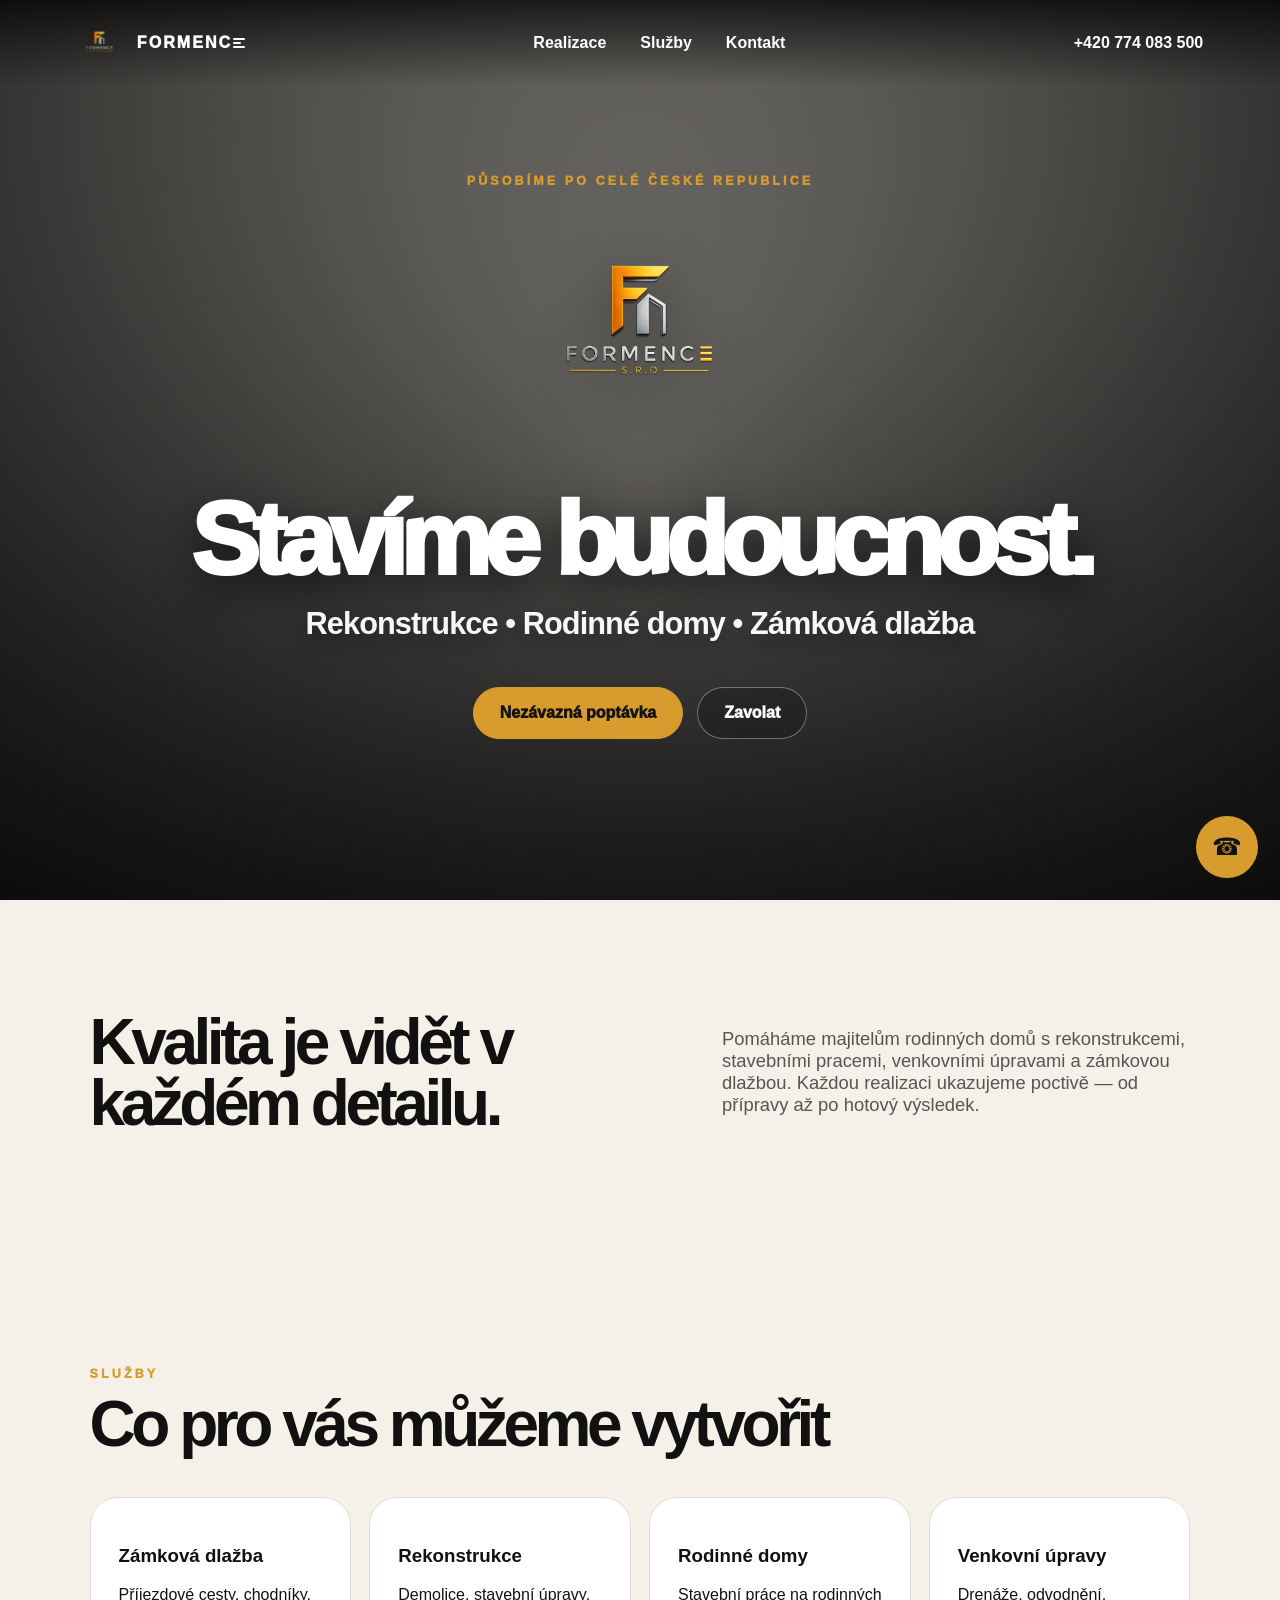
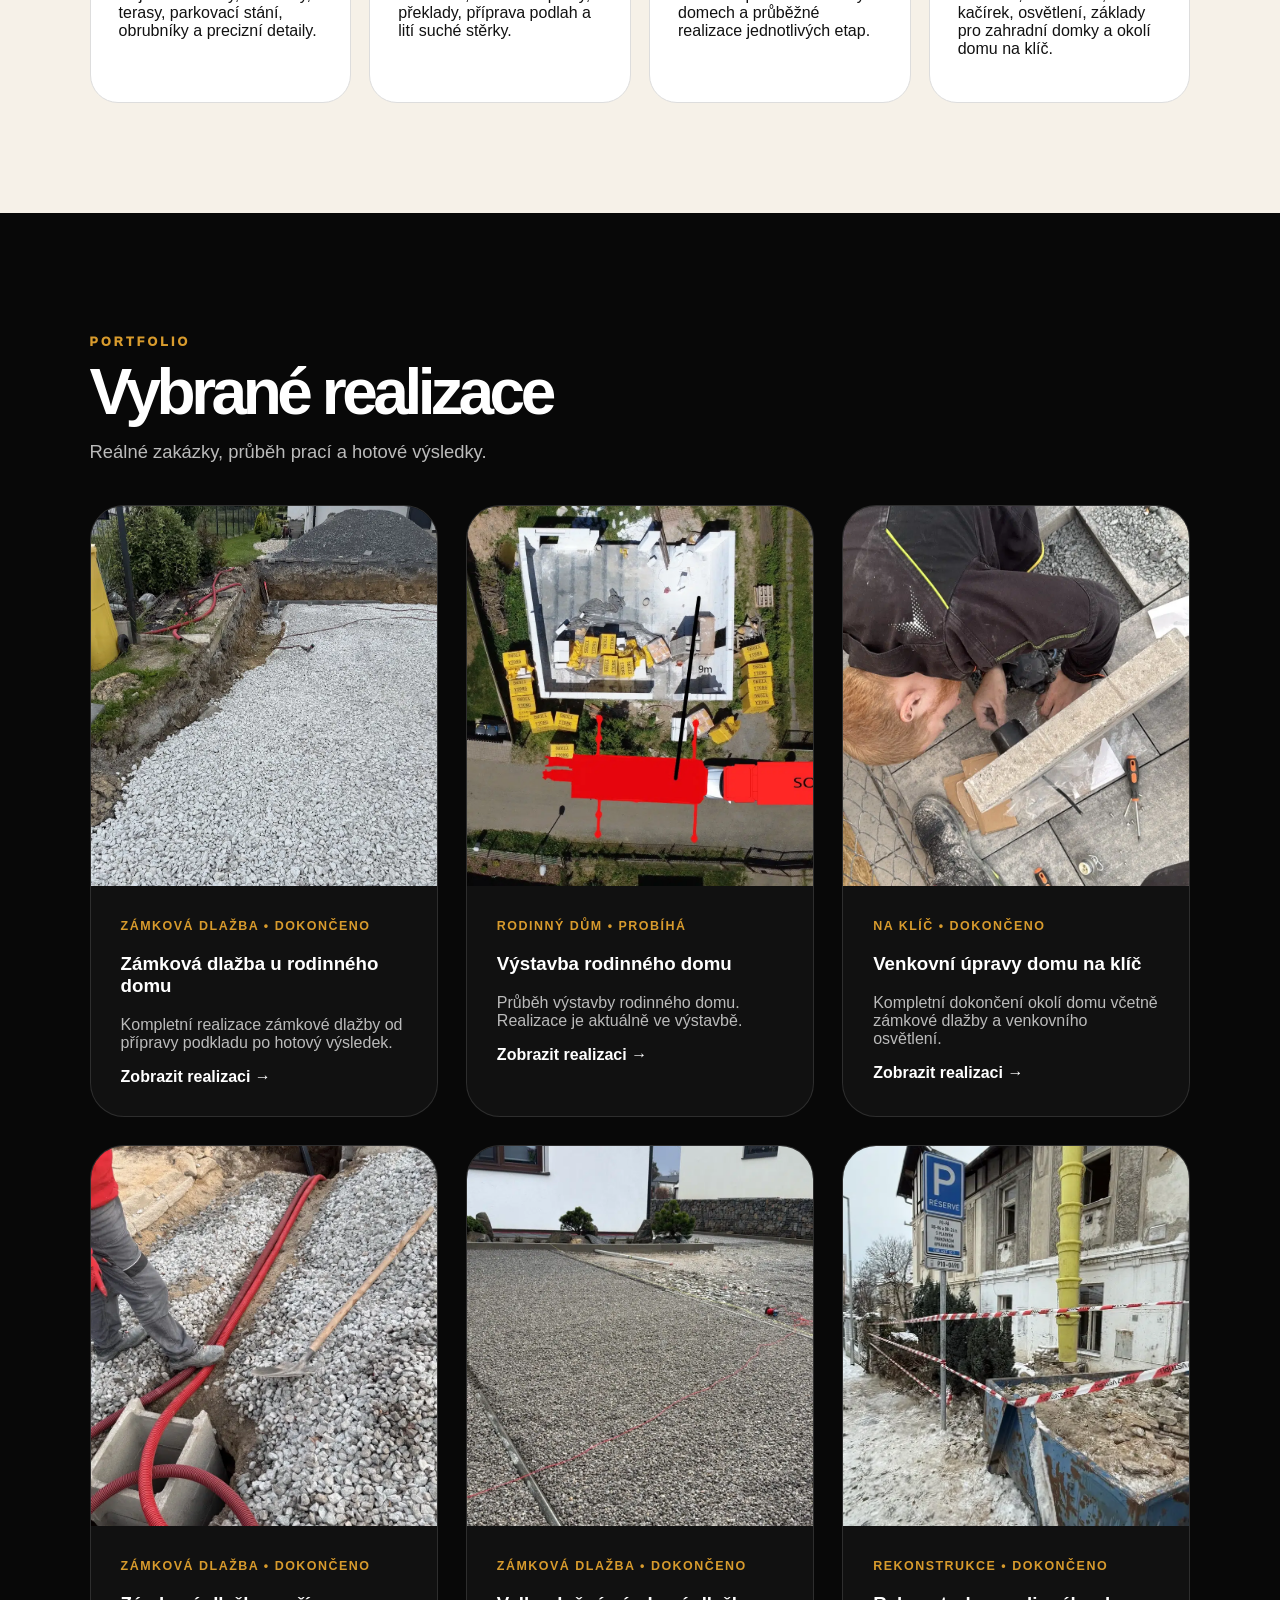
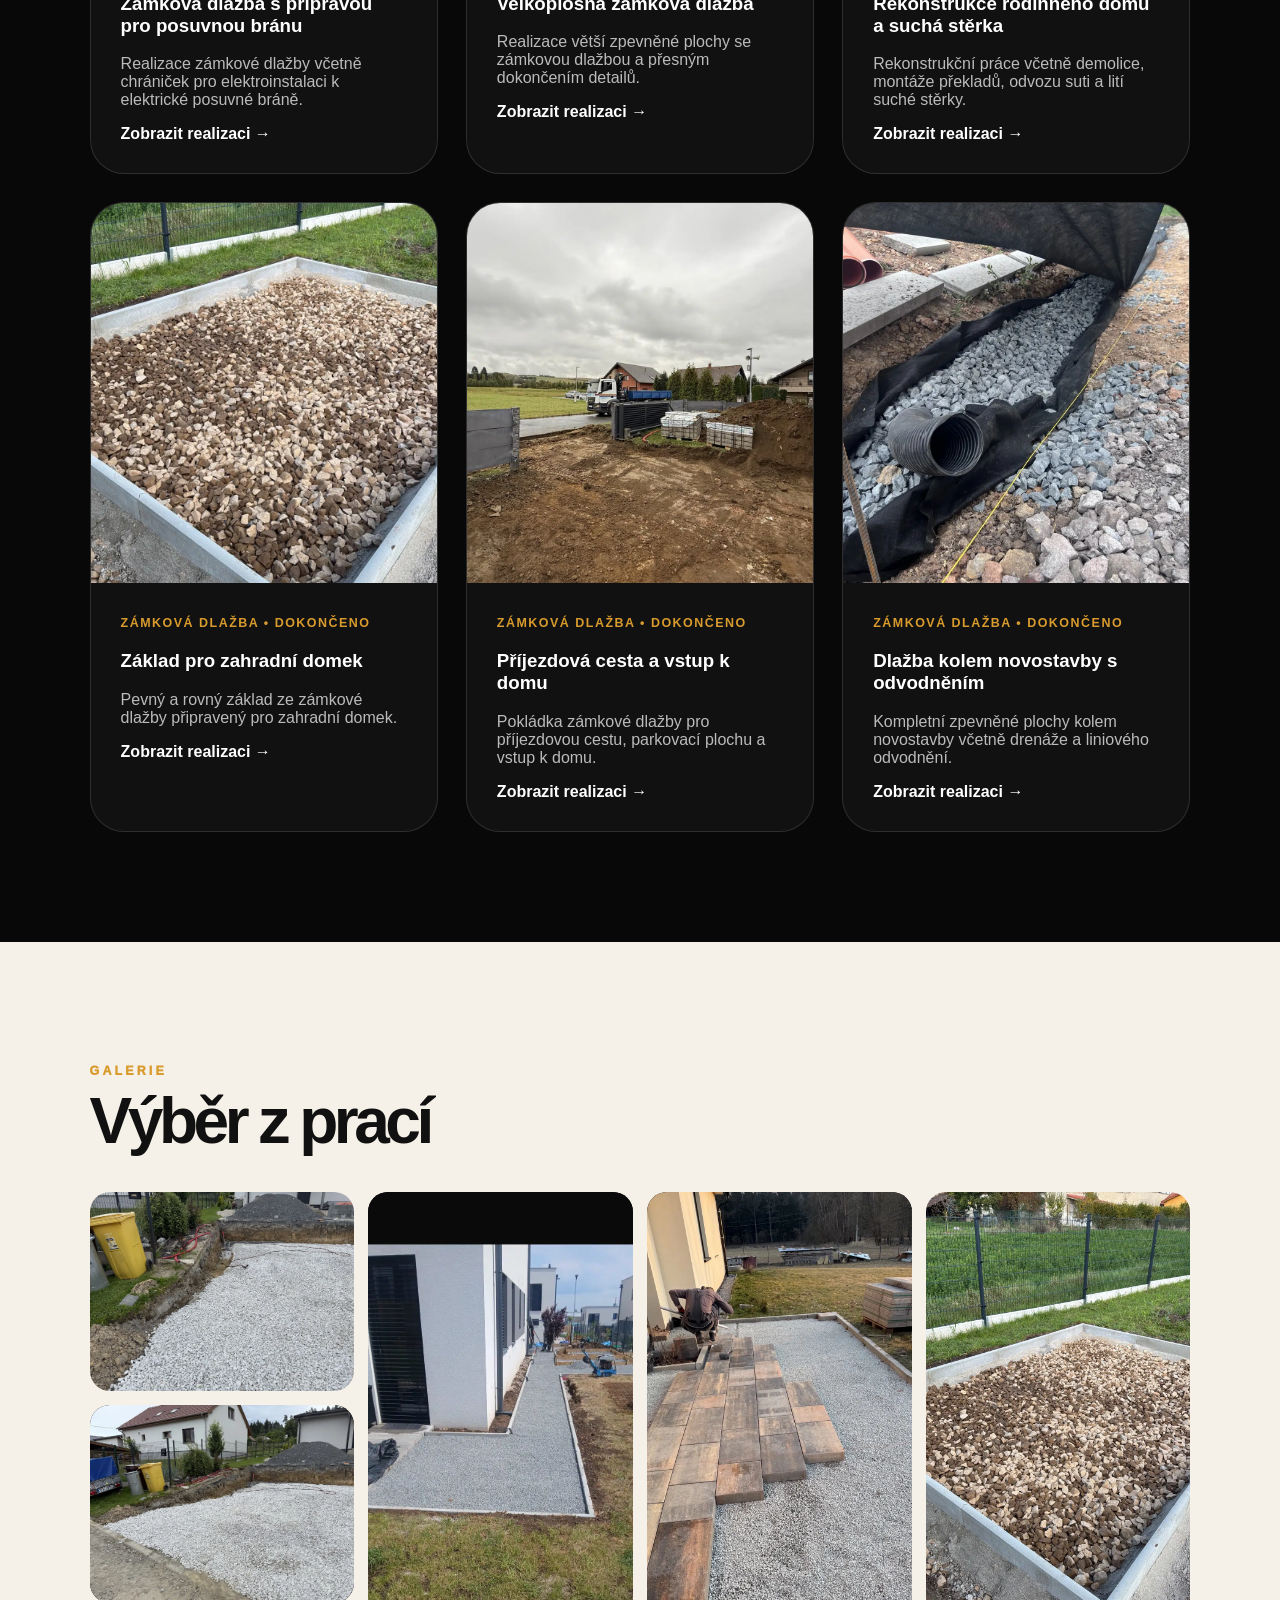
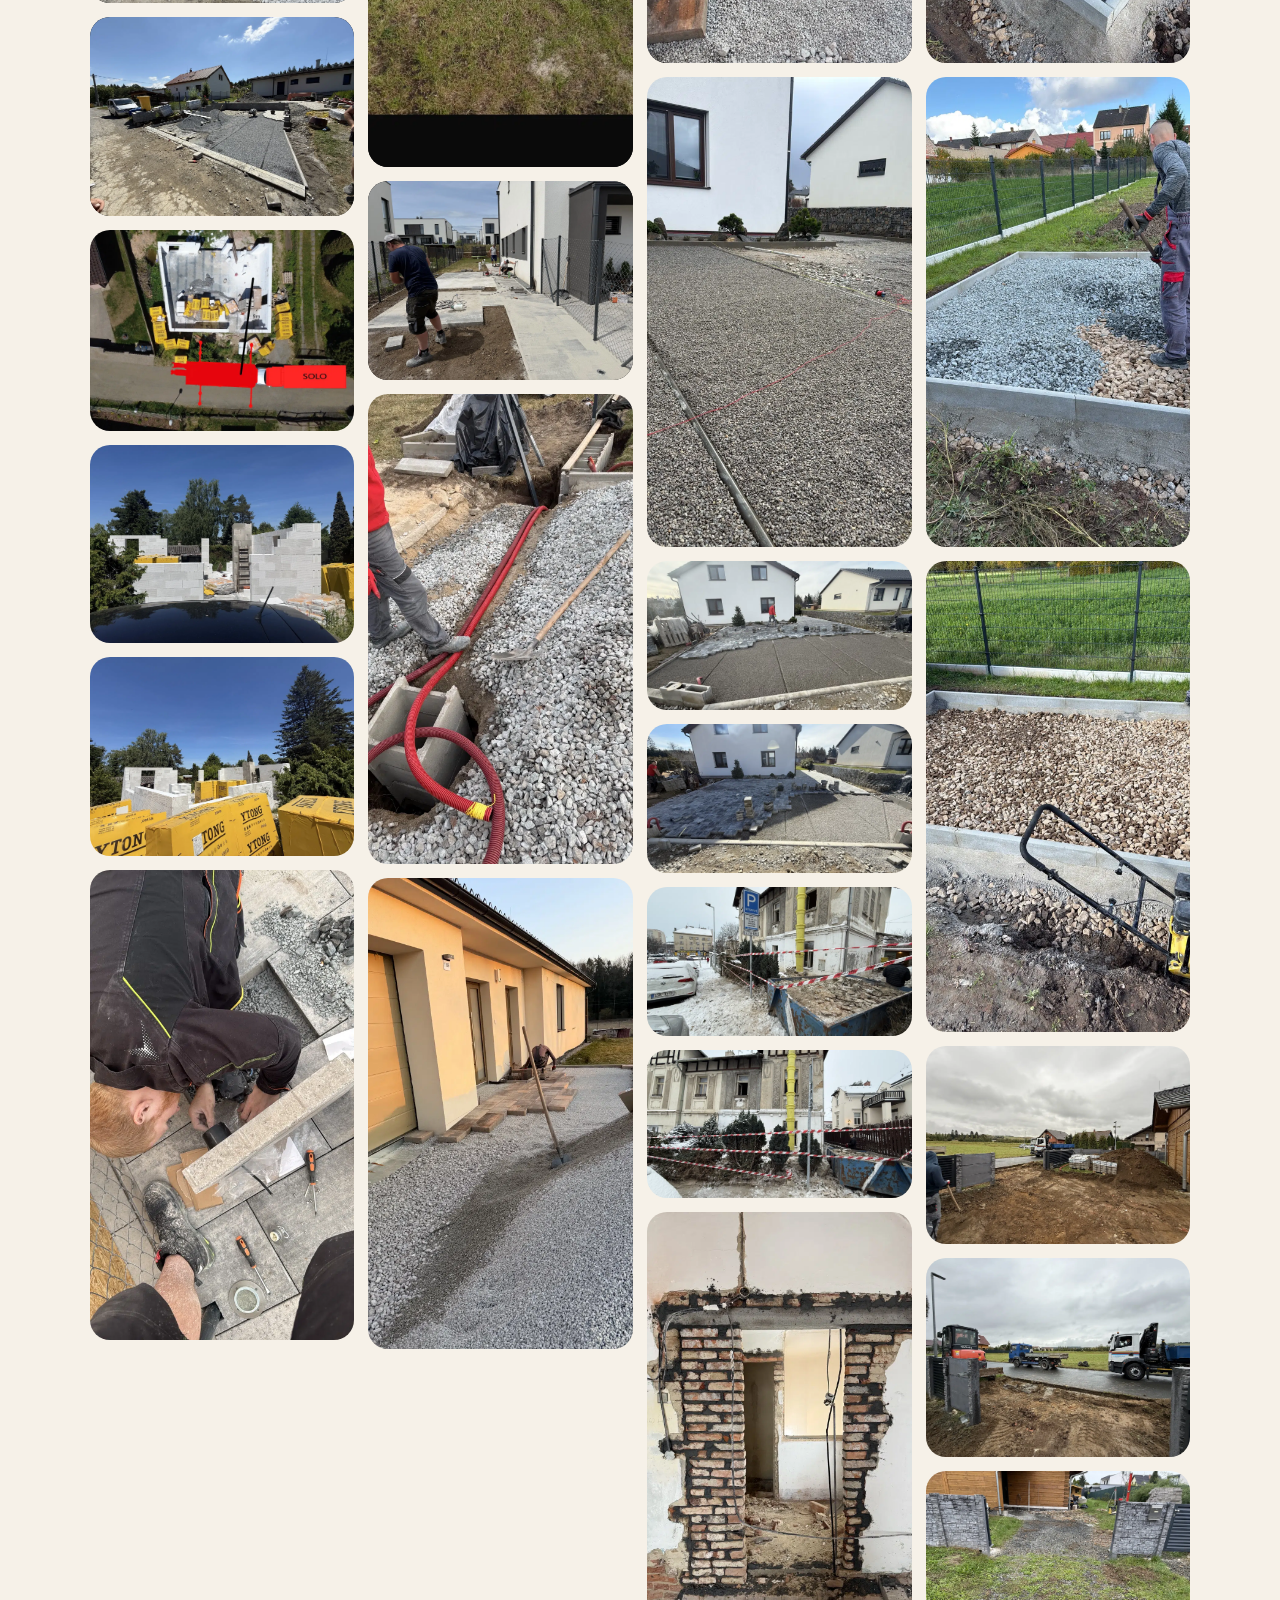
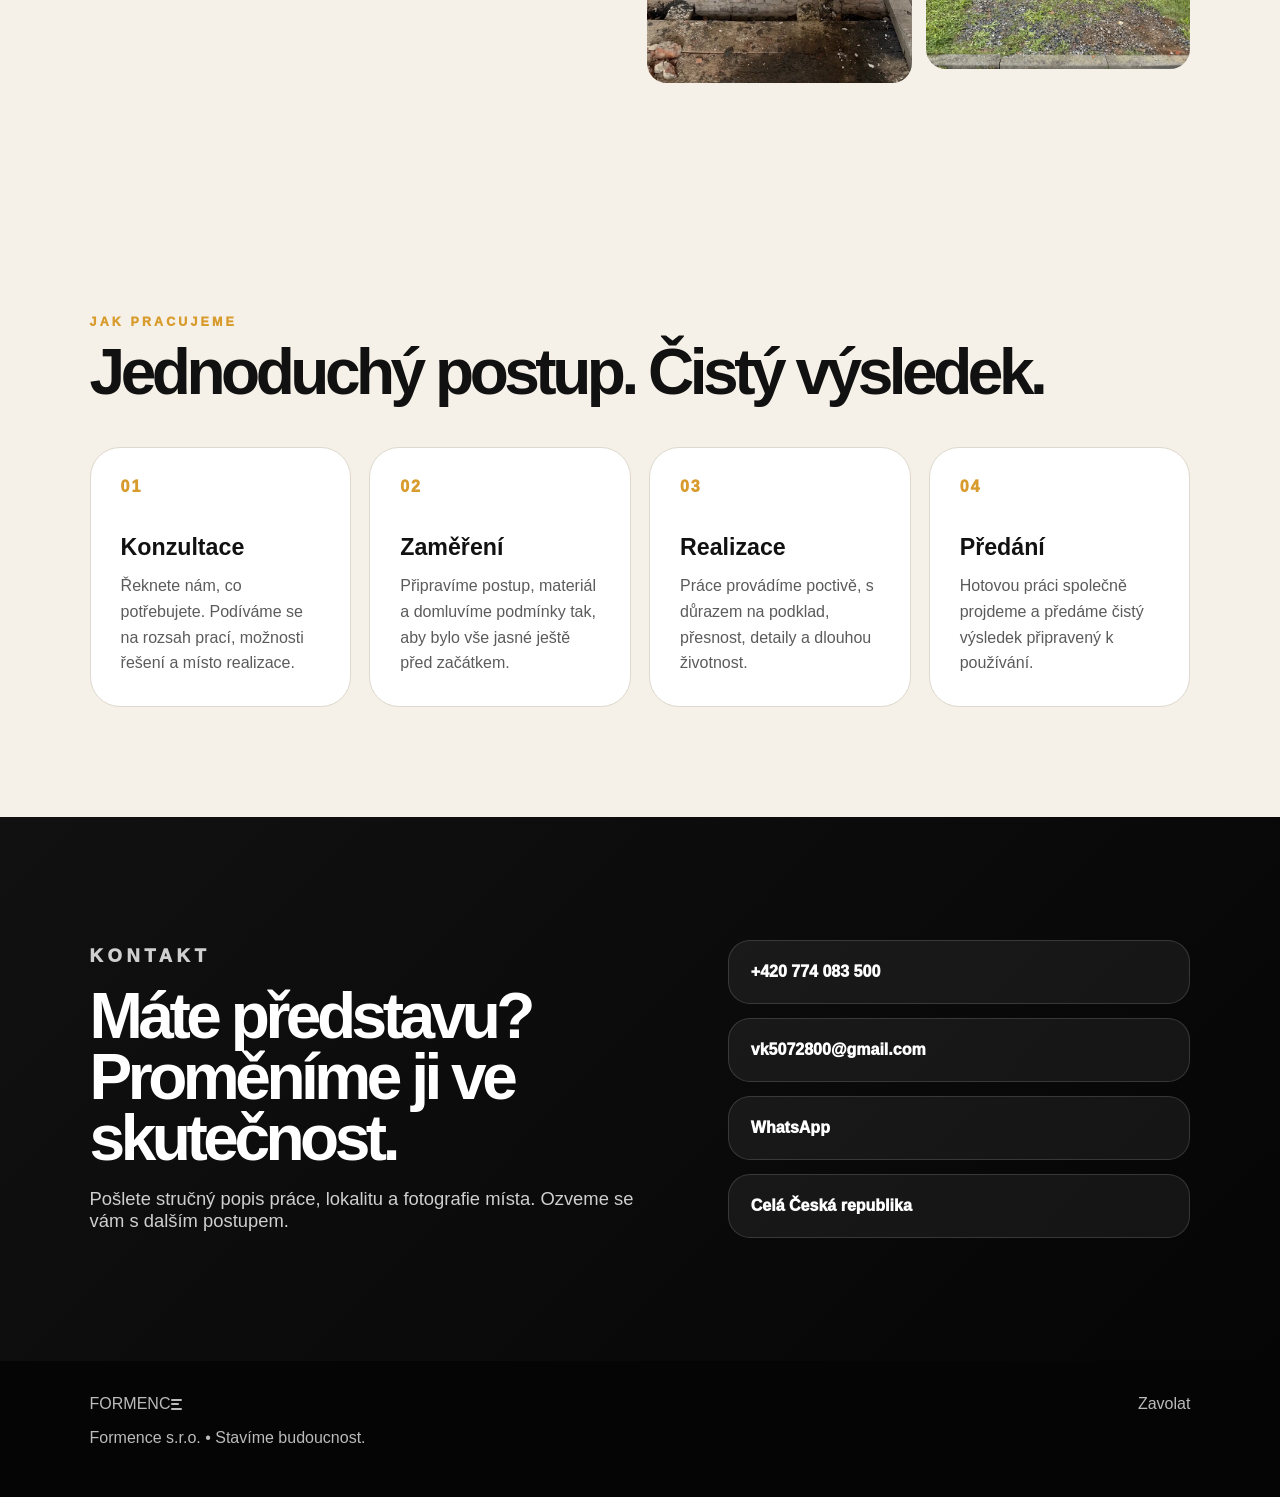
==== commit 4aa47a76: "Add files via upload" ====
--- a/index.html
+++ b/index.html
@@ -1,4 +1,4 @@
-<!doctype html><html lang="cs"><head><meta charset="utf-8"><meta name="viewport" content="width=device-width, initial-scale=1"><title>Formence | Stavíme budoucnost</title><meta name="description" content="Formence s.r.o. — rekonstrukce, rodinné domy, zámková dlažba a stavební práce po celé České republice."><link rel="icon" href="images/logo.png"><link rel="stylesheet" href="style.css"></head><body><header class="header"><a class="brand" href="index.html"><img src="images/logo.png" alt="Formence logo"><span class="brand-word">FORMENC<span class="e-bars"><i></i><i></i><i></i></span></span></a><button class="menu-btn" aria-label="Menu">☰</button><nav class="nav"><a href="#realizace">Realizace</a><a href="#sluzby">Služby</a><a href="#kontakt">Kontakt</a></nav><a class="phone" href="tel:+420774083500">+420 774 083 500</a></header><main><section class="hero"><div class="slides"><img src="images/realizace-01/realizace-01-09.webp" alt=""><img src="images/realizace-02/realizace-02-03.webp" alt=""><img src="images/realizace-09/realizace-09-10.webp" alt=""><img src="images/realizace-03/realizace-03-04.webp" alt=""></div><div class="shade"></div><div class="hero-content"><p class="area">Působíme po celé České republice</p><img class="hero-logo" src="images/logo.png" alt="Formence logo"><h2>Stavíme budoucnost.</h2><p class="line hero-subtitle">Rekonstrukce • Rodinné domy • Zámková dlažba</p><div class="actions"><a class="btn gold" href="#kontakt">Nezávazná poptávka</a><a class="btn dark" href="tel:+420774083500">Zavolat</a></div></div></section><section class="intro"><h2>Kvalita je vidět v každém detailu.</h2><p>Pomáháme majitelům rodinných domů s rekonstrukcemi, stavebními pracemi, venkovními úpravami a zámkovou dlažbou. Každou realizaci ukazujeme poctivě — od přípravy až po hotový výsledek.</p></section><section class="section light" id="sluzby"><p class="small">Služby</p><h2>Co pro vás můžeme vytvořit</h2><div class="service-grid"><article><h3>Zámková dlažba</h3><p>Příjezdové cesty, chodníky, terasy, parkovací stání, obrubníky a precizní detaily.</p></article><article><h3>Rekonstrukce</h3><p>Demolice, stavební úpravy, překlady, příprava podlah a lití suché stěrky.</p></article><article><h3>Rodinné domy</h3><p>Stavební práce na rodinných domech a průběžné realizace jednotlivých etap.</p></article><article><h3>Venkovní úpravy</h3><p>Drenáže, odvodnění, kačírek, osvětlení, základy pro zahradní domky a okolí domu na klíč.</p></article></div></section><section class="section dark" id="realizace"><p class="small">Portfolio</p><h2>Naše realizace</h2><p class="section-lead">Vybrané zakázky z rekonstrukcí, zámkové dlažby, rodinných domů a venkovních úprav.</p><div class="projects-grid"><article class="project-card"><a href="realizace/realizace-01.html"><img src="images/realizace-01/realizace-01-01.webp" alt="Zámková dlažba u rodinného domu"><div class="project-card-content"><span>Zámková dlažba • Dokončeno</span><h3>Zámková dlažba u rodinného domu</h3><p>Kompletní realizace zámkové dlažby od přípravy podkladu po hotový výsledek.</p><strong>Zobrazit realizaci →</strong></div></a></article>
+<!doctype html><html lang="cs"><head><meta charset="utf-8"><meta name="viewport" content="width=device-width, initial-scale=1"><title>Formence | Stavíme budoucnost</title><meta name="description" content="Formence s.r.o. — rekonstrukce, rodinné domy, zámková dlažba a stavební práce po celé České republice."><link rel="icon" href="images/logo.png"><link rel="stylesheet" href="style.css"></head><body><header class="header"><a class="brand" href="index.html"><img src="images/logo.png" alt="Formence logo"><span class="brand-word">FORMENC<span class="e-bars"><i></i><i></i><i></i></span></span></a><button class="menu-btn" aria-label="Menu">☰</button><nav class="nav"><a href="#realizace">Realizace</a><a href="#sluzby">Služby</a><a href="#kontakt">Kontakt</a></nav><a class="phone" href="tel:+420774083500">+420 774 083 500</a></header><main><section class="hero"><div class="slides"><img src="images/realizace-01/realizace-01-09.webp" alt=""><img src="images/realizace-02/realizace-02-03.webp" alt=""><img src="images/realizace-09/realizace-09-10.webp" alt=""><img src="images/realizace-03/realizace-03-04.webp" alt=""></div><div class="shade"></div><div class="hero-content"><p class="area">Působíme po celé České republice</p><img class="hero-logo" src="images/logo.png" alt="Formence logo"><h2>Stavíme budoucnost.</h2><p class="line">Rekonstrukce • Rodinné domy • Zámková dlažba</p><div class="actions"><a class="btn gold" href="#kontakt">Nezávazná poptávka</a><a class="btn dark" href="tel:+420774083500">Zavolat</a></div></div></section><section class="intro"><h2>Kvalita je vidět v každém detailu.</h2><p>Pomáháme majitelům rodinných domů s rekonstrukcemi, stavebními pracemi, venkovními úpravami a zámkovou dlažbou. Každou realizaci ukazujeme poctivě — od přípravy až po hotový výsledek.</p></section><section class="section light" id="sluzby"><p class="small">Služby</p><h2>Co pro vás můžeme vytvořit</h2><div class="service-grid"><article><h3>Zámková dlažba</h3><p>Příjezdové cesty, chodníky, terasy, parkovací stání, obrubníky a precizní detaily.</p></article><article><h3>Rekonstrukce</h3><p>Demolice, stavební úpravy, překlady, příprava podlah a lití suché stěrky.</p></article><article><h3>Rodinné domy</h3><p>Stavební práce na rodinných domech a průběžné realizace jednotlivých etap.</p></article><article><h3>Venkovní úpravy</h3><p>Drenáže, odvodnění, kačírek, osvětlení, základy pro zahradní domky a okolí domu na klíč.</p></article></div></section><section class="section dark" id="realizace"><p class="small">Portfolio</p><h2>Vybrané realizace</h2><p class="section-lead">Reálné zakázky, průběh prací a hotové výsledky.</p><div class="projects-grid"><article class="project-card"><a href="realizace/realizace-01.html"><img src="images/realizace-01/realizace-01-01.webp" alt="Zámková dlažba u rodinného domu"><div class="project-card-content"><span>Zámková dlažba • Dokončeno</span><h3>Zámková dlažba u rodinného domu</h3><p>Kompletní realizace zámkové dlažby od přípravy podkladu po hotový výsledek.</p><strong>Zobrazit realizaci →</strong></div></a></article>
 <article class="project-card"><a href="realizace/realizace-02.html"><img src="images/realizace-02/realizace-02-01.webp" alt="Výstavba rodinného domu"><div class="project-card-content"><span>Rodinný dům • Probíhá</span><h3>Výstavba rodinného domu</h3><p>Průběh výstavby rodinného domu. Realizace je aktuálně ve výstavbě.</p><strong>Zobrazit realizaci →</strong></div></a></article>
 <article class="project-card"><a href="realizace/realizace-03.html"><img src="images/realizace-03/realizace-03-01.webp" alt="Venkovní úpravy domu na klíč"><div class="project-card-content"><span>Na klíč • Dokončeno</span><h3>Venkovní úpravy domu na klíč</h3><p>Kompletní dokončení okolí domu včetně zámkové dlažby a venkovního osvětlení.</p><strong>Zobrazit realizaci →</strong></div></a></article>
 <article class="project-card"><a href="realizace/realizace-04.html"><img src="images/realizace-04/realizace-04-01.webp" alt="Zámková dlažba s přípravou pro posuvnou bránu"><div class="project-card-content"><span>Zámková dlažba • Dokončeno</span><h3>Zámková dlažba s přípravou pro posuvnou bránu</h3><p>Realizace zámkové dlažby včetně chrániček pro elektroinstalaci k elektrické posuvné bráně.</p><strong>Zobrazit realizaci →</strong></div></a></article>
@@ -29,4 +29,39 @@
 <a href="images/realizace-07/realizace-07-03.webp" class="gallery-item"><img src="images/realizace-07/realizace-07-03.webp" alt="Základ pro zahradní domek"></a>
 <a href="images/realizace-08/realizace-08-01.webp" class="gallery-item"><img src="images/realizace-08/realizace-08-01.webp" alt="Příjezdová cesta a vstup k domu"></a>
 <a href="images/realizace-08/realizace-08-02.webp" class="gallery-item"><img src="images/realizace-08/realizace-08-02.webp" alt="Příjezdová cesta a vstup k domu"></a>
-<a href="images/realizace-08/realizace-08-03.webp" class="gallery-item"><img src="images/realizace-08/realizace-08-03.webp" alt="Příjezdová cesta a vstup k domu"></a></div></section><section class="contact" id="kontakt"><div><p class="small">Kontakt</p><h2>Máte představu? Proměníme ji ve skutečnost.</h2><p>Pošlete stručný popis práce, lokalitu a fotografie místa. Ozveme se vám s dalším postupem.</p></div><div class="contact-box"><a href="tel:+420774083500">+420 774 083 500</a><a href="mailto:vk5072800@gmail.com">vk5072800@gmail.com</a><span>Celá Česká republika</span></div></section></main><footer><div><span class="footer-word">FORMENC<span class="e-bars"><i></i><i></i><i></i></span></span><p>Formence s.r.o. • Stavíme budoucnost.</p></div><a href="tel:+420774083500">Zavolat</a></footer><a class="floating" href="tel:+420774083500">☎</a><div class="lightbox"><button>×</button><img src="" alt=""></div><script src="script.js"></script></body></html>+<a href="images/realizace-08/realizace-08-03.webp" class="gallery-item"><img src="images/realizace-08/realizace-08-03.webp" alt="Příjezdová cesta a vstup k domu"></a></div></section>
+  <section class="work-process section light" id="postup">
+    <p class="small">Jak pracujeme</p>
+    <h2>Jednoduchý postup. Čistý výsledek.</h2>
+    <div class="process-grid">
+      <article>
+        <span>01</span>
+        <h3>Konzultace</h3>
+        <p>Řeknete nám, co potřebujete. Podíváme se na rozsah prací, možnosti řešení a místo realizace.</p>
+      </article>
+      <article>
+        <span>02</span>
+        <h3>Zaměření</h3>
+        <p>Připravíme postup, materiál a domluvíme podmínky tak, aby bylo vše jasné ještě před začátkem.</p>
+      </article>
+      <article>
+        <span>03</span>
+        <h3>Realizace</h3>
+        <p>Práce provádíme poctivě, s důrazem na podklad, přesnost, detaily a dlouhou životnost.</p>
+      </article>
+      <article>
+        <span>04</span>
+        <h3>Předání</h3>
+        <p>Hotovou práci společně projdeme a předáme čistý výsledek připravený k používání.</p>
+      </article>
+    </div>
+  </section>
+
+  <section class="contact" id="kontakt"><div><p class="small">Kontakt</p><h2>Máte představu? Proměníme ji ve skutečnost.</h2><p>Pošlete stručný popis práce, lokalitu a fotografie místa. Ozveme se vám s dalším postupem.</p></div><div class="contact-box"><a href="tel:+420774083500">+420 774 083 500</a><a href="mailto:vk5072800@gmail.com">vk5072800@gmail.com</a>
+      <a href="https://wa.me/420774083500">WhatsApp</a><span>Celá Česká republika</span></div></section></main><footer><div><span class="footer-word">FORMENC<span class="e-bars"><i></i><i></i><i></i></span></span><p>Formence s.r.o. • Stavíme budoucnost.</p></div><a href="tel:+420774083500">Zavolat</a></footer><a class="floating" href="tel:+420774083500">☎</a><div class="lightbox"><button>×</button><img src="" alt=""></div>
+<div class="mobile-cta">
+  <a href="tel:+420774083500">Zavolat</a>
+  <a href="https://wa.me/420774083500">WhatsApp</a>
+</div>
+
+<script src="script.js"></script></body></html>
--- a/style.css
+++ b/style.css
@@ -1,19 +1,19 @@
 *{box-sizing:border-box}html{scroll-behavior:smooth}body{margin:0;font-family:Inter,Manrope,Arial,sans-serif;color:#111;background:#f6f1e8}a{text-decoration:none;color:inherit}img{display:block;max-width:100%}.header{position:fixed;top:0;left:0;right:0;z-index:10;height:86px;display:flex;align-items:center;justify-content:space-between;padding:0 6vw;color:#fff;background:linear-gradient(to bottom,rgba(0,0,0,.72),transparent);transition:.25s}.header.scrolled{background:rgba(10,10,10,.92);backdrop-filter:blur(16px)}.brand{display:flex;align-items:center;gap:14px;font-weight:950;letter-spacing:.13em}.brand img{width:46px;height:46px;object-fit:contain;background:transparent;border-radius:0;padding:0}.brand-word{display:flex;align-items:center;gap:.02em}.e-bars{display:inline-flex;flex-direction:column;justify-content:center;gap:.14em;width:.72em;height:.78em;margin:0 .03em;vertical-align:middle}.e-bars i{display:block;height:.13em;width:100%;background:currentColor;border-radius:999px}.e-bars i:nth-child(2){width:72%}.e-bars.big{color:#d89b2d;width:.66em;height:.72em;gap:.11em;margin:0 .015em}.nav{display:flex;gap:34px;font-weight:800}.nav a:hover{color:#d89b2d}.phone{font-weight:900}.menu-btn{display:none;background:none;border:0;color:#fff;font-size:32px}.hero{position:relative;height:100vh;min-height:720px;display:grid;place-items:center;text-align:center;color:#fff;overflow:hidden}.slides{position:absolute;inset:0}.slides img{position:absolute;inset:0;width:100%;height:100%;object-fit:cover;opacity:0;transform:scale(1.08);animation:fade 24s infinite}.slides img:nth-child(2){animation-delay:6s}.slides img:nth-child(3){animation-delay:12s}.slides img:nth-child(4){animation-delay:18s}@keyframes fade{0%,100%{opacity:0;transform:scale(1.08)}8%,25%{opacity:1;transform:scale(1.15)}33%{opacity:0;transform:scale(1.17)}}.shade{position:absolute;inset:0;background:radial-gradient(circle,rgba(0,0,0,.18),rgba(0,0,0,.72)),linear-gradient(to bottom,rgba(0,0,0,.25),rgba(0,0,0,.82))}.hero-content{position:relative;z-index:2;padding:20px;animation:up 1.1s ease both}@keyframes up{from{opacity:0;transform:translateY(24px)}to{opacity:1;transform:none}}.area,.small{text-transform:uppercase;letter-spacing:.25em;color:#d89b2d;font-size:.78rem;font-weight:950}.hero-logo{display:flex;justify-content:center;margin:0 auto 24px}.hero-logo img{width:128px;height:128px;object-fit:contain;background:rgba(255,255,255,.94);border-radius:28px;padding:6px;box-shadow:0 20px 60px rgba(0,0,0,.35)}.hero-brand{font-size:clamp(4.2rem,13vw,13rem);line-height:.78;margin:0;font-weight:950;letter-spacing:.03em;display:flex;justify-content:center;align-items:center}.hero h2{font-size:clamp(1.9rem,4vw,4.5rem);margin:26px 0 10px}.line{font-size:clamp(1rem,2vw,1.35rem);margin:0 0 34px}.actions{display:flex;gap:14px;justify-content:center;flex-wrap:wrap}.btn{border-radius:999px;padding:16px 26px;font-weight:950;border:1px solid rgba(255,255,255,.36)}.btn.gold{background:#d89b2d;color:#111;border-color:#d89b2d}.btn.dark{background:rgba(0,0,0,.18);color:#fff}.intro{display:grid;grid-template-columns:1.1fr .9fr;gap:60px;align-items:end;padding:110px 7vw}.intro h2,.services h2,.projects h2,.contact h2{font-size:clamp(2.5rem,5vw,6rem);line-height:.96;letter-spacing:-.07em;margin:0}.intro p,.contact p{font-size:1.15rem;color:#555}.photo-row{display:grid;grid-template-columns:repeat(3,1fr);gap:1px;background:#111}.photo-row img{width:100%;height:520px;object-fit:cover}.services{padding:110px 7vw;background:#fff}.service{display:grid;grid-template-columns:.95fr 1.05fr;gap:50px;align-items:center;padding:38px 0;border-top:1px solid #ddd}.service.reverse img{order:2}.service img{height:430px;width:100%;object-fit:cover;border-radius:32px}.service h3{font-size:clamp(2.2rem,4.5vw,5rem);line-height:1;margin:0 0 18px}.service p{font-size:1.13rem;color:#555;max-width:650px}.projects{padding:110px 7vw;background:#080808;color:#fff}.grid{display:grid;grid-template-columns:repeat(4,1fr);gap:12px}.grid img{height:300px;width:100%;object-fit:cover;border-radius:20px}.grid img:first-child{grid-column:span 2;grid-row:span 2;height:612px}.contact{display:grid;grid-template-columns:1fr .8fr;gap:60px;align-items:center;padding:110px 7vw;background:#f6f1e8}.contact-box{display:grid;gap:14px}.contact-box a,.contact-box span{padding:22px;border-radius:22px;background:#fff;border:1px solid #ddd;font-weight:950}footer{display:flex;justify-content:space-between;gap:20px;padding:34px 7vw;background:#050505;color:#bbb}footer strong{color:#fff;letter-spacing:.14em}.floating{position:fixed;right:22px;bottom:22px;width:62px;height:62px;border-radius:50%;display:grid;place-items:center;background:#d89b2d;color:#111;font-size:24px;z-index:20}@media(max-width:900px){.menu-btn{display:block}.phone{display:none}.nav{display:none;position:absolute;top:82px;left:18px;right:18px;flex-direction:column;background:#111;border-radius:22px;padding:20px}.nav.open{display:flex}.intro,.service,.contact{grid-template-columns:1fr}.service.reverse img{order:0}.photo-row,.grid{grid-template-columns:1fr}.grid img,.grid img:first-child{grid-column:auto;grid-row:auto;height:320px}.hero-brand{font-size:clamp(3.4rem,16vw,7rem)}.brand img{width:42px;height:42px}.brand-word{font-size:.9rem}}@media(max-width:560px){.header{height:74px;padding:0 18px}.hero{min-height:690px}.hero-logo img{width:104px;height:104px}.actions .btn{width:100%}.intro,.services,.projects,.contact{padding:80px 18px}.photo-row img,.service img{height:320px}footer{display:block}.brand-word{display:none}}
 .section{padding:110px 7vw}.light{background:#f6f1e8;color:#111}.dark{background:#080808;color:#fff}.section h2,.project-detail h2,.project-hero h1{font-size:clamp(2.5rem,5vw,6rem);line-height:.96;letter-spacing:-.07em;margin:0}.section-lead{color:#bbb;font-size:1.15rem}.service-grid{display:grid;grid-template-columns:repeat(4,1fr);gap:18px;margin-top:42px}.service-grid article{background:#fff;border:1px solid #ddd;border-radius:28px;padding:28px}.projects-grid{display:grid;grid-template-columns:repeat(3,1fr);gap:20px;margin-top:42px}.project-card a{display:block;background:#111;border:1px solid rgba(255,255,255,.12);border-radius:30px;overflow:hidden;height:100%}.project-card img{height:320px;width:100%;object-fit:cover}.project-card-content{padding:24px}.project-card span{color:#d89b2d;font-size:.78rem;text-transform:uppercase;letter-spacing:.12em;font-weight:900}.project-card p{color:#bbb}.gallery{columns:4 230px;column-gap:14px;margin-top:40px}.gallery-item{display:block;margin:0 0 14px;border-radius:20px;overflow:hidden;background:#111}.gallery img{width:100%;break-inside:avoid}.project-page{padding-top:86px}.project-hero{position:relative;min-height:72vh;display:grid;align-items:end;color:#fff;padding:140px 7vw 80px;overflow:hidden}.project-hero>img{position:absolute;inset:0;width:100%;height:100%;object-fit:cover}.project-hero>div:not(.shade){position:relative;z-index:2;max-width:1050px}.project-hero p{font-size:1.2rem;color:#eee;max-width:760px}.status-note{background:rgba(216,155,45,.16);border:1px solid rgba(216,155,45,.45);padding:16px 18px;border-radius:16px}.project-detail{display:grid;grid-template-columns:.9fr 1.1fr;gap:60px;padding:110px 7vw;background:#f6f1e8}.scope-list{list-style:none;margin:0;padding:0}.scope-list li{padding:16px 0;border-bottom:1px solid #ddd;font-weight:800}.scope-list li:before{content:"✓";color:#d89b2d;margin-right:12px}.process-section{padding:90px 7vw;background:#111;color:#fff}.process-line{display:grid;grid-template-columns:repeat(5,1fr);gap:14px;margin-top:34px}.process-line div{border:1px solid rgba(255,255,255,.12);border-radius:24px;padding:22px;background:rgba(255,255,255,.05)}.process-line span{display:block;color:#d89b2d;font-weight:950;margin-bottom:18px}.project-nav{display:flex;justify-content:space-between;gap:16px;padding:40px 7vw;background:#fff}.project-nav a{font-weight:900}.lightbox{position:fixed;inset:0;z-index:100;display:none;place-items:center;background:rgba(0,0,0,.92);padding:24px}.lightbox.open{display:grid}.lightbox img{max-width:94vw;max-height:88vh;border-radius:18px}.lightbox button{position:absolute;top:20px;right:30px;border:0;background:none;color:#fff;font-size:48px;cursor:pointer}@media(max-width:1000px){.service-grid,.projects-grid{grid-template-columns:repeat(2,1fr)}.process-line{grid-template-columns:repeat(2,1fr)}.project-detail{grid-template-columns:1fr}}@media(max-width:620px){.service-grid,.projects-grid,.process-line{grid-template-columns:1fr}.project-card img{height:260px}.project-hero{padding:120px 18px 70px}.project-nav{flex-direction:column;padding:30px 18px}}
 
-/* FINAL HERO CLEANUP */
+/* PREMIUM UPDATE */
 .hero h1,
 .hero-word{
   display:none !important;
 }
 
 .hero-logo{
-  width:180px !important;
+  width:170px !important;
   height:auto !important;
   max-height:none !important;
   display:block !important;
   object-fit:contain !important;
-  margin:0 auto 46px !important;
+  margin:0 auto 38px !important;
   background:transparent !important;
   padding:0 !important;
   border-radius:0 !important;
@@ -23,7 +23,7 @@
 .hero h2{
   max-width:1050px;
   margin:0 auto 18px !important;
-  font-size:clamp(58px, 8vw, 116px) !important;
+  font-size:clamp(58px, 8vw, 118px) !important;
   line-height:.92 !important;
   letter-spacing:-0.07em !important;
   font-weight:950 !important;
@@ -45,18 +45,143 @@
   text-shadow:0 8px 26px rgba(0,0,0,.58) !important;
 }
 
+.projects-grid{
+  gap:28px !important;
+}
+
+.project-card a{
+  border-radius:34px !important;
+  transition:transform .35s ease, box-shadow .35s ease;
+}
+
+.project-card a:hover{
+  transform:translateY(-8px);
+  box-shadow:0 34px 90px rgba(0,0,0,.38);
+}
+
+.project-card img{
+  height:380px !important;
+}
+
+.project-card-content{
+  padding:30px !important;
+}
+
+.work-process{
+  background:#f6f1e8;
+}
+
+.process-grid{
+  display:grid;
+  grid-template-columns:repeat(4,1fr);
+  gap:18px;
+  margin-top:44px;
+}
+
+.process-grid article{
+  background:#fff;
+  border:1px solid #ded8cd;
+  border-radius:30px;
+  padding:30px;
+  min-height:250px;
+}
+
+.process-grid span{
+  display:block;
+  color:#d89b2d;
+  font-weight:950;
+  margin-bottom:38px;
+  letter-spacing:.12em;
+}
+
+.process-grid h3{
+  margin:0 0 12px;
+  font-size:1.45rem;
+}
+
+.process-grid p{
+  margin:0;
+  color:#5b5b5b;
+  line-height:1.6;
+}
+
+.contact{
+  background:linear-gradient(135deg,#111,#050505) !important;
+  color:#fff !important;
+}
+
+.contact p{
+  color:#cfcfcf !important;
+}
+
+.contact-box a,
+.contact-box span{
+  background:rgba(255,255,255,.06) !important;
+  color:#fff !important;
+  border:1px solid rgba(255,255,255,.14) !important;
+}
+
+.mobile-cta{
+  display:none;
+}
+
+@media(max-width:1000px){
+  .process-grid{
+    grid-template-columns:repeat(2,1fr);
+  }
+}
+
 @media(max-width:700px){
   .hero-logo{
-    width:135px !important;
+    width:130px !important;
     margin-bottom:34px !important;
   }
+
   .hero h2{
     font-size:clamp(44px, 14vw, 72px) !important;
     letter-spacing:-0.055em !important;
   }
+
   .hero .line,
   .hero-subtitle{
     font-size:20px !important;
     margin-bottom:34px !important;
   }
+
+  .process-grid{
+    grid-template-columns:1fr;
+  }
+
+  .mobile-cta{
+    position:fixed;
+    left:14px;
+    right:14px;
+    bottom:14px;
+    z-index:999;
+    display:grid;
+    grid-template-columns:1fr 1fr;
+    gap:10px;
+  }
+
+  .mobile-cta a{
+    display:flex;
+    align-items:center;
+    justify-content:center;
+    min-height:54px;
+    border-radius:999px;
+    font-weight:950;
+    background:#d89b2d;
+    color:#111;
+    box-shadow:0 18px 50px rgba(0,0,0,.35);
+  }
+
+  .mobile-cta a:last-child{
+    background:#151515;
+    color:#fff;
+    border:1px solid rgba(255,255,255,.18);
+  }
+
+  .floating{
+    display:none !important;
+  }
 }
